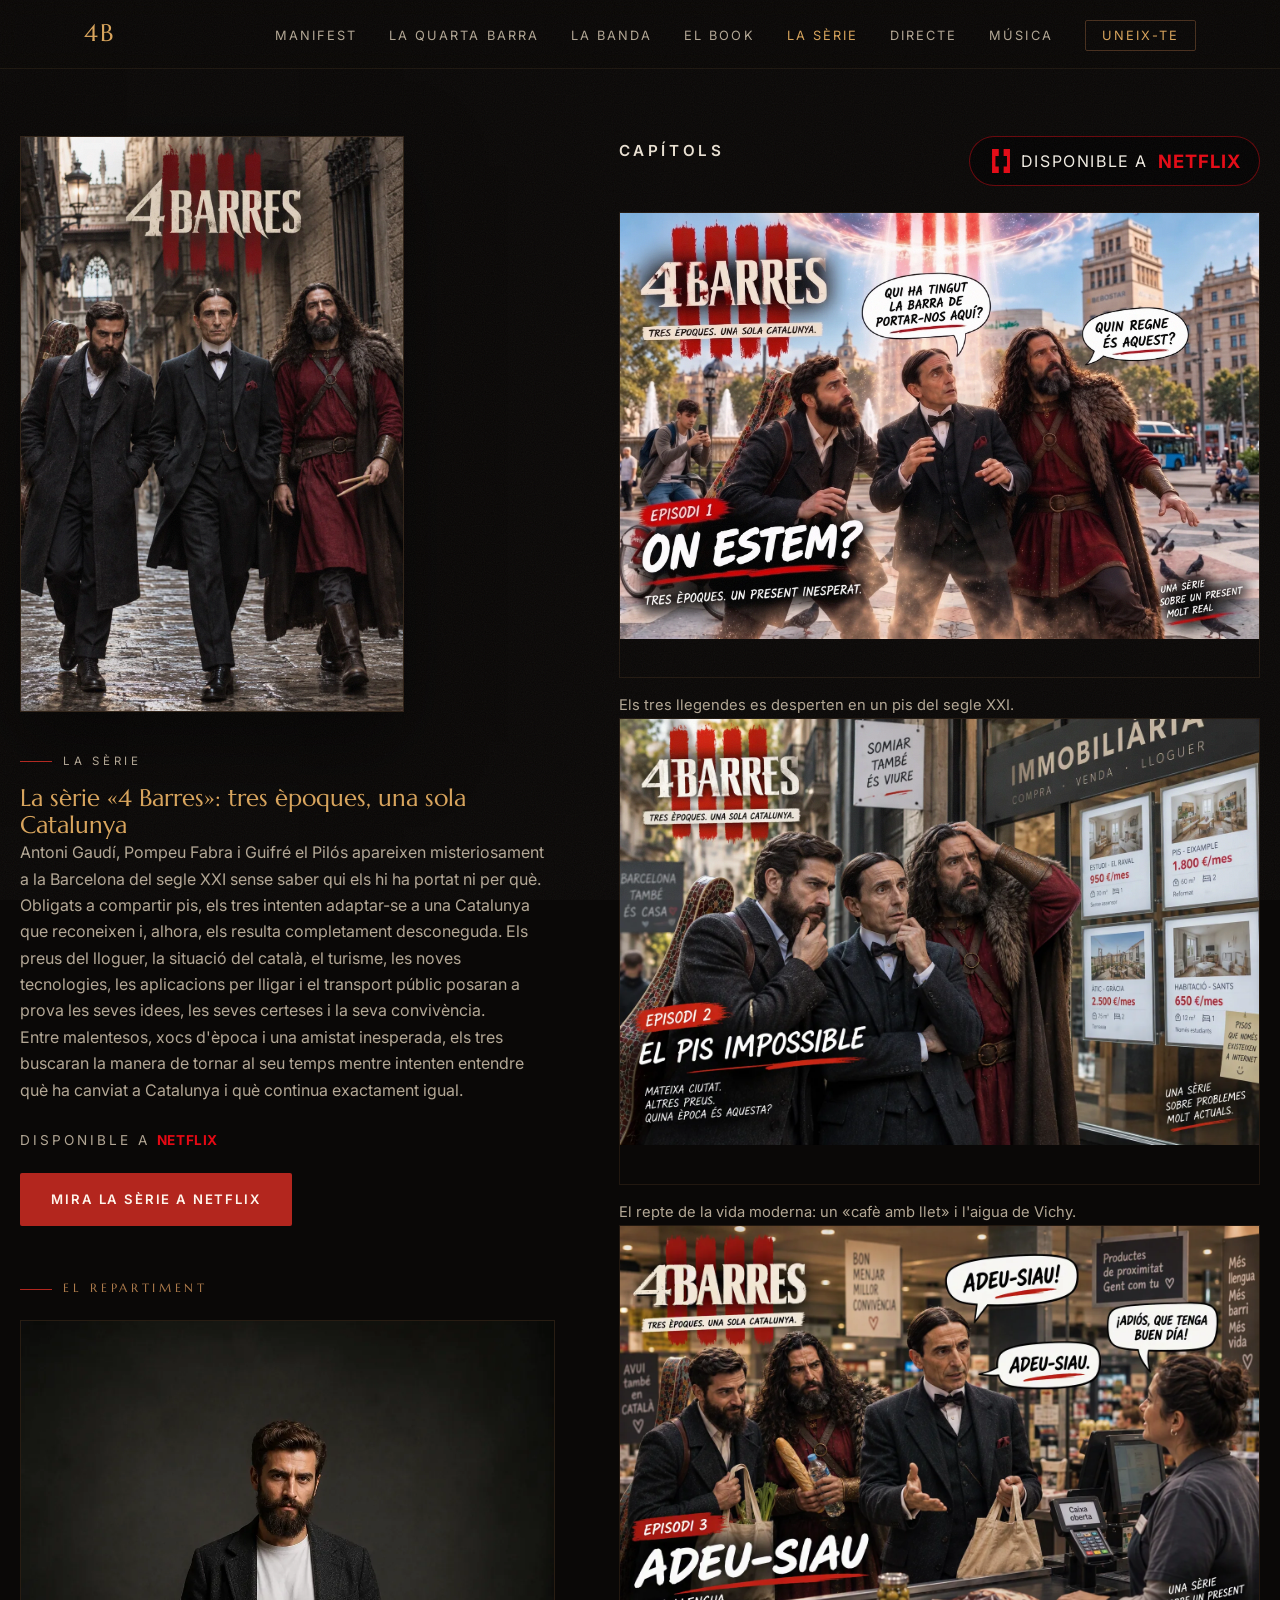
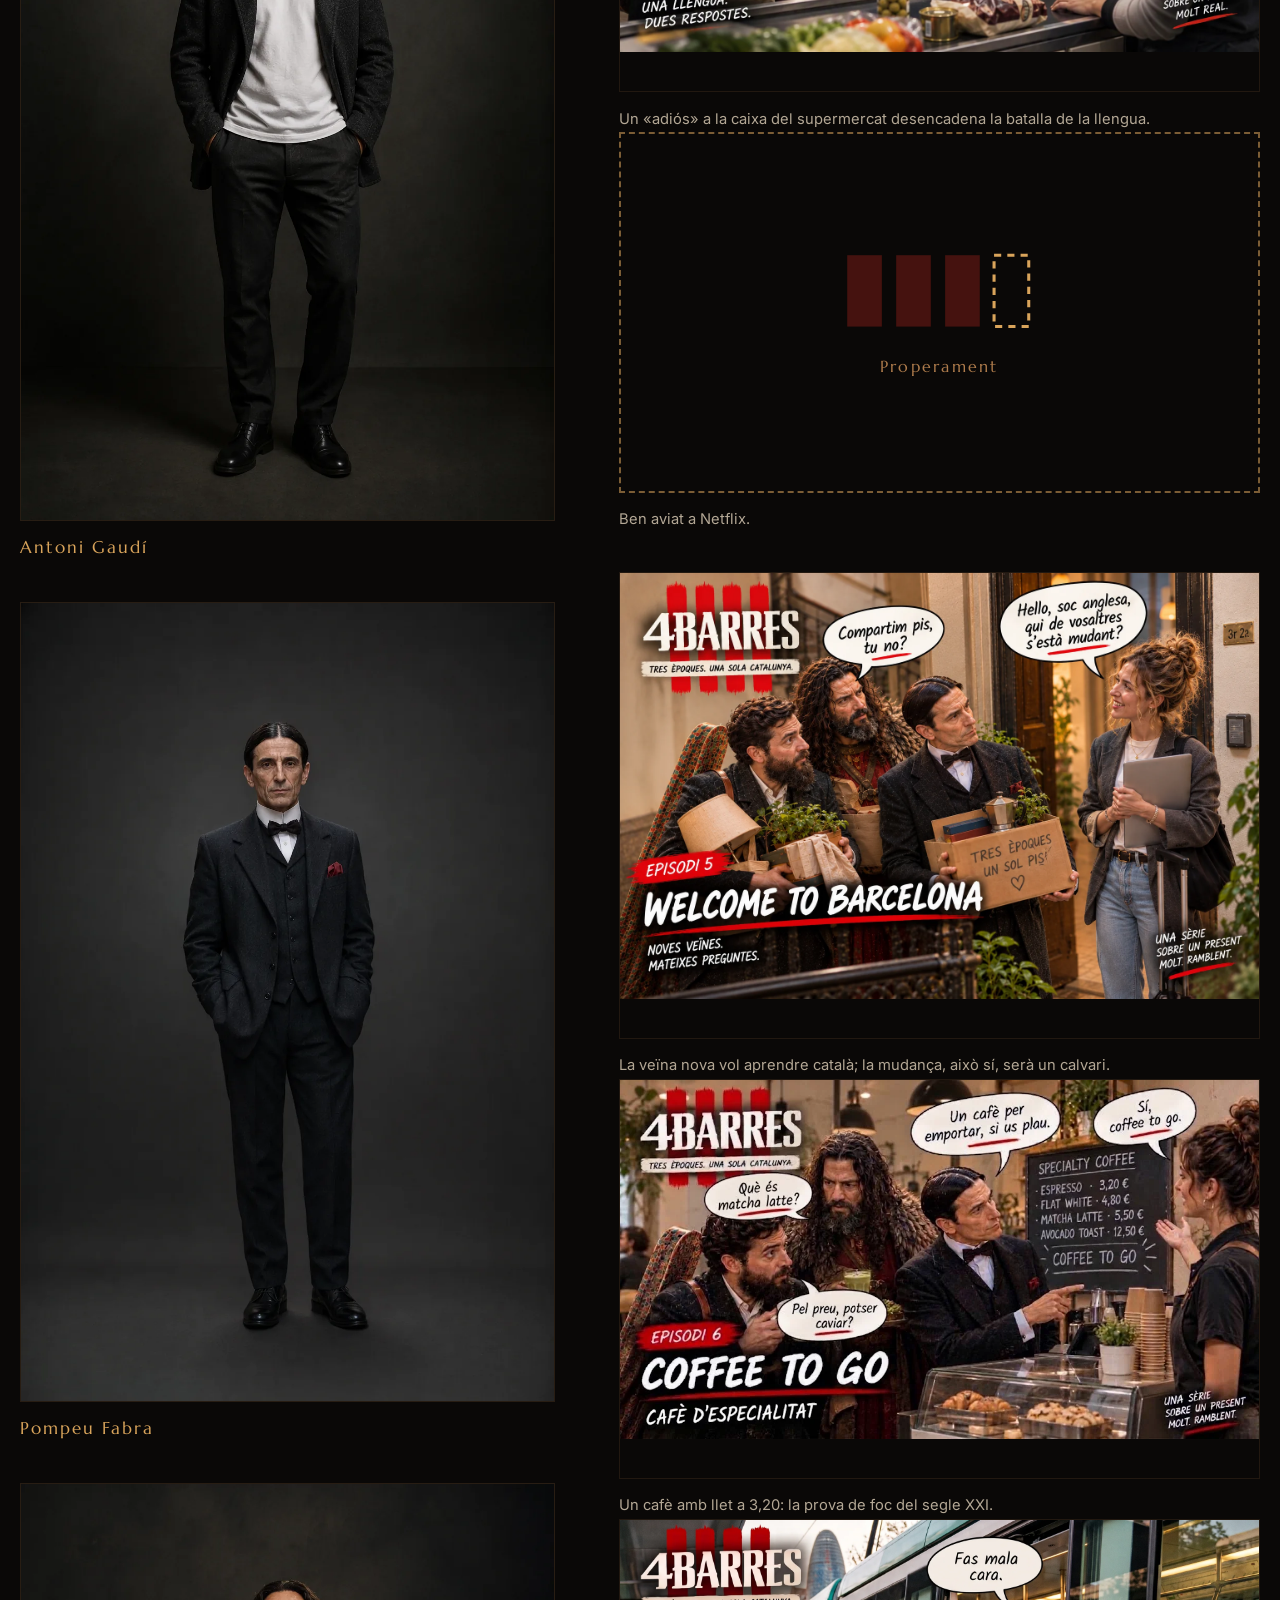
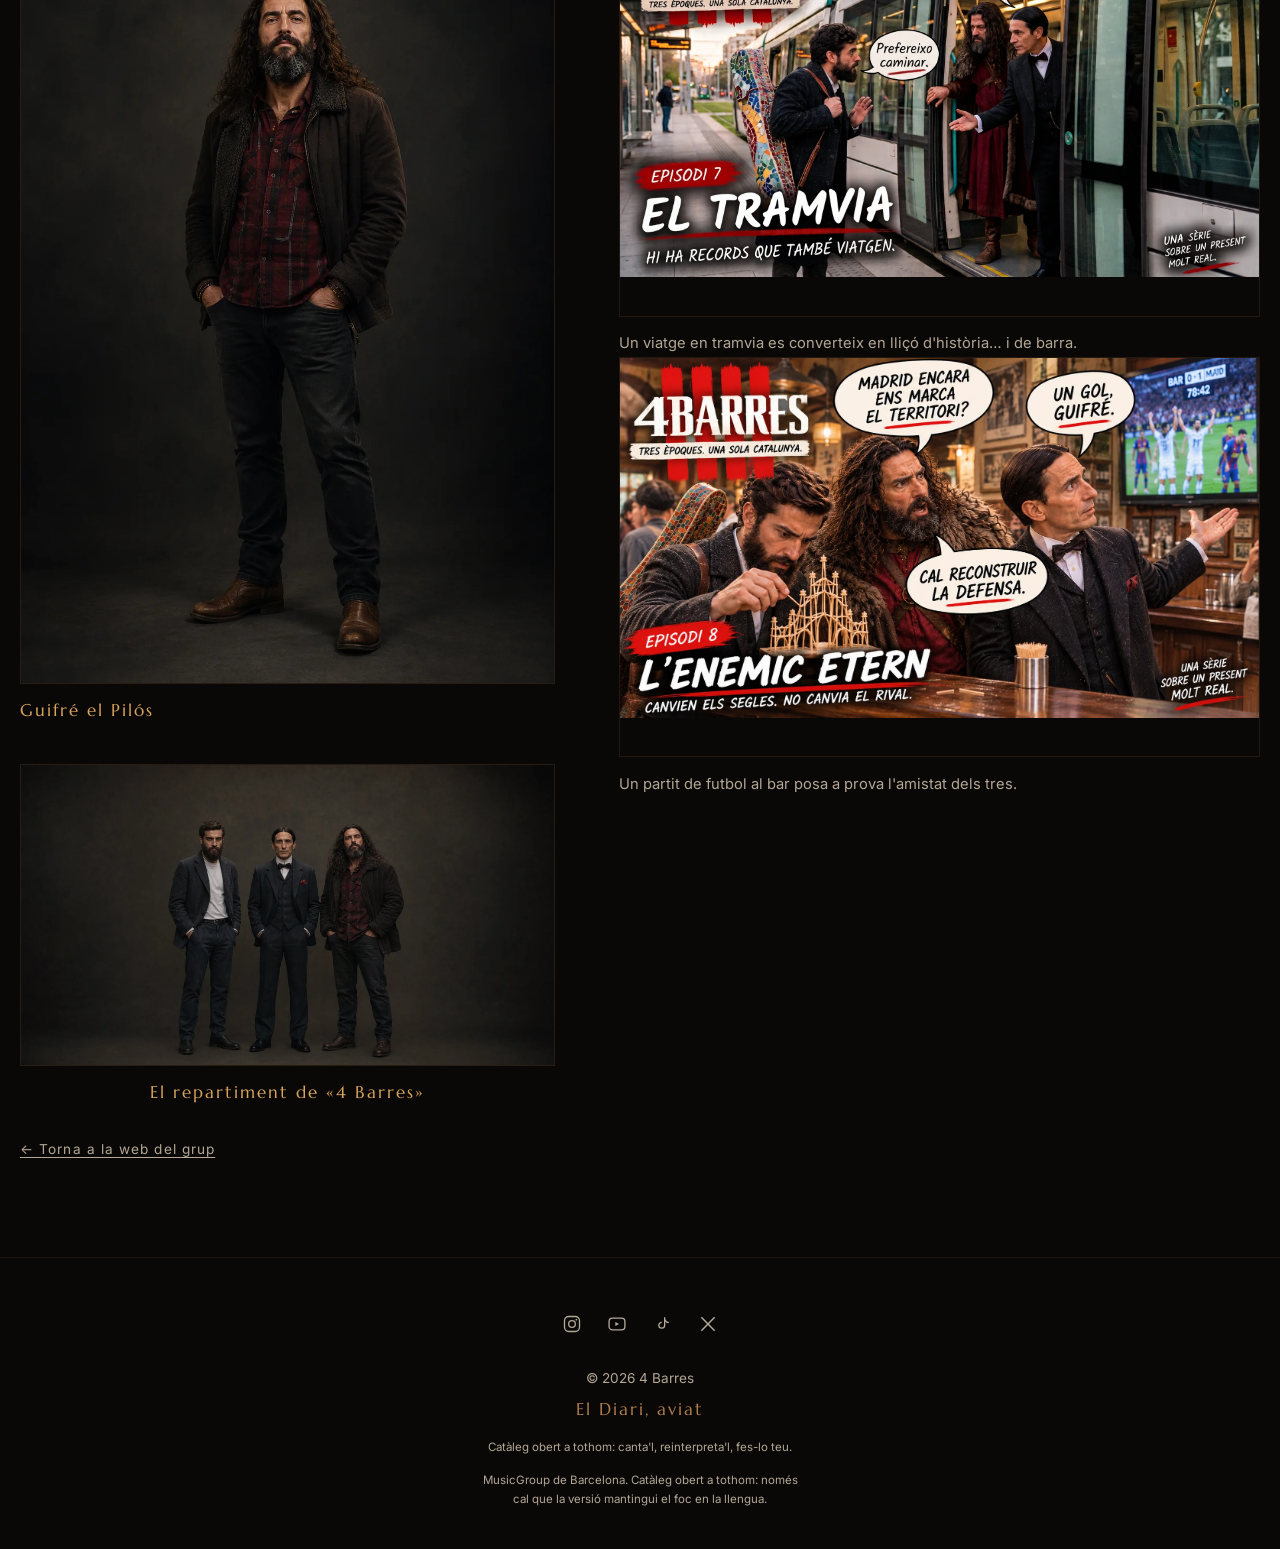
==== la-serie.html @ 709ac6e9 "Subpagina La Serie: sessio promocional del repartiment (3 retrats individuals + foto de grup generat" ====
<!DOCTYPE html>
<html lang="ca">
<head>
  <meta charset="UTF-8">
  <meta name="viewport" content="width=device-width, initial-scale=1.0">

  <!-- SEO principal -->
  <title>La sèrie «4 Barres» | Sitcom del grup de rock català a Netflix</title>
  <meta name="description" content="La sèrie «4 Barres»: la sitcom del grup de rock català. Gaudí, Fabra i Guifré comparteixen pis, llengua i ràbia a la Barcelona del segle XXI. Disponible a Netflix.">
  <meta name="robots" content="index, follow">
  <link rel="canonical" href="https://www.4barres.cat/la-serie.html">

  <!-- Open Graph -->
  <meta property="og:type" content="video.tv_show">
  <meta property="og:locale" content="ca_ES">
  <meta property="og:site_name" content="4 Barres">
  <meta property="og:title" content="La sèrie «4 Barres» | Sitcom a Netflix">
  <meta property="og:description" content="Tres llegendes, un pis del segle XXI i molta barra. La sitcom del grup de rock català, disponible a Netflix.">
  <meta property="og:url" content="https://www.4barres.cat/la-serie.html">
  <meta property="og:image" content="https://www.4barres.cat/img/4BARRES_serie_portada.png">
  <meta property="og:image:alt" content="Pòster de la sèrie «4 Barres»: els tres integrants del grup caminant pel carrer del barri Gòtic de Barcelona">

  <!-- Twitter Card -->
  <meta name="twitter:card" content="summary_large_image">
  <meta name="twitter:title" content="La sèrie «4 Barres» | Sitcom a Netflix">
  <meta name="twitter:description" content="Tres llegendes, un pis del segle XXI i molta barra. La sitcom del grup de rock català, disponible a Netflix.">
  <meta name="twitter:image" content="https://www.4barres.cat/img/4BARRES_serie_portada.png">

  <!-- Dades estructurades: sèrie de televisió -->
  <script type="application/ld+json">
  {
    "@context": "https://schema.org",
    "@type": "TVSeries",
    "name": "4 Barres",
    "description": "La sèrie «4 Barres»: la sitcom del grup de rock català. Gaudí, Fabra i Guifré comparteixen pis, llengua i ràbia a la Barcelona del segle XXI. Disponible a Netflix.",
    "inLanguage": "ca",
    "genre": ["Comèdia", "Sitcom"],
    "numberOfSeasons": 1,
    "numberOfEpisodes": 8,
    "image": "https://www.4barres.cat/img/4BARRES_serie_portada.png",
    "url": "https://www.4barres.cat/la-serie.html",
    "actor": [
      { "@type": "Person", "name": "Antoni Gaudí" },
      { "@type": "Person", "name": "Pompeu Fabra" },
      { "@type": "Person", "name": "Guifré el Pilós" }
    ]
  }
  </script>

  <!-- Tipografies: Marcellus (serif modernista) i Inter (sans geomètrica) -->
  <link rel="preconnect" href="https://fonts.googleapis.com">
  <link rel="preconnect" href="https://fonts.gstatic.com" crossorigin>
  <link href="https://fonts.googleapis.com/css2?family=Marcellus&family=Inter:wght@400;500;600&display=swap" rel="stylesheet">

  <link rel="stylesheet" href="style.css">
</head>
<body class="subpagina">

  <!-- Grana global: overlay subtil de textura via CSS -->
  <div class="grana" aria-hidden="true"></div>

  <!-- Navegació adhesiva -->
  <header class="capcalera">
    <nav class="nav" aria-label="Navegació principal">
      <a class="nav__logo" href="index.html" aria-label="4 Barres — tornar a l'inici">4B</a>
      <button class="nav__hamburguesa" id="hamburguesa" aria-expanded="false" aria-controls="menu" aria-label="Obrir el menú">
        <span></span><span></span><span></span>
      </button>
      <ul class="nav__llista" id="menu">
        <li><a href="index.html#manifest">Manifest</a></li>
        <li><a href="index.html#la-quarta-barra">La quarta barra</a></li>
        <li><a href="index.html#la-banda">La Banda</a></li>
        <li><a href="index.html#el-book">El Book</a></li>
        <li><a href="la-serie.html" aria-current="page">La sèrie</a></li>
        <li><a href="index.html#directe">Directe</a></li>
        <li><a href="index.html#musica">Música</a></li>
        <li><a class="nav__cta" href="index.html#uneix-te">Uneix-te</a></li>
      </ul>
    </nav>
  </header>

  <main>
    <article class="serie-p">

      <!-- Presentació: pòster + text (a l'esquerra a pantalla ampla) -->
      <div class="serie-p__presentacio revelar">
        <figure class="serie-p__portada">
          <picture>
            <source srcset="img/4BARRES_serie_portada.webp" type="image/webp">
            <img src="img/4BARRES_serie_portada.png"
                 alt="Pòster de la sèrie «4 Barres»: els tres integrants del grup caminant pel carrer del barri Gòtic de Barcelona"
                 loading="lazy" width="1024" height="1536">
          </picture>
        </figure>
        <div class="serie-p__text">
          <p class="etiqueta">La sèrie</p>
          <h1>La sèrie «4 Barres»: tres èpoques, una sola Catalunya</h1>
          <p>Antoni Gaudí, Pompeu Fabra i Guifré el Pilós apareixen misteriosament a la Barcelona del segle XXI sense saber qui els hi ha portat ni per què.</p>
          <p>Obligats a compartir pis, els tres intenten adaptar-se a una Catalunya que reconeixen i, alhora, els resulta completament desconeguda. Els preus del lloguer, la situació del català, el turisme, les noves tecnologies, les aplicacions per lligar i el transport públic posaran a prova les seves idees, les seves certeses i la seva convivència.</p>
          <p>Entre malentesos, xocs d'època i una amistat inesperada, els tres buscaran la manera de tornar al seu temps mentre intenten entendre què ha canviat a Catalunya i què continua exactament igual.</p>
          <p class="serie__disponible">Disponible a <span class="serie__netflix">Netflix</span></p>
          <!-- Enllaç placeholder: substitueix pel de la fitxa real de la sèrie a Netflix -->
          <a class="btn btn--vermell" href="#">Mira la sèrie a Netflix</a>

          <!-- Sessió promocional del repartiment: entren una sota l'altra,
               primer els tres retrats individuals i finalment la foto de grup -->
          <section class="serie-p__repartiment" aria-label="Sessió promocional del repartiment">
            <h2 class="etiqueta">El repartiment</h2>
            <ul class="repartiment__llista">
              <li class="repartiment__actor revelar">
                <figure>
                  <picture>
                    <source srcset="img/4BARRES_serie_repartiment_a.webp" type="image/webp">
                    <img src="img/4BARRES_serie_repartiment_a.png"
                         alt="Retrat promocional del repartiment: el jove barbut amb americana fosca i samarreta blanca, de cos sencer davant d'un fons carbó"
                         loading="lazy" width="1024" height="1536">
                  </picture>
                  <figcaption>Antoni Gaudí</figcaption>
                </figure>
              </li>
              <li class="repartiment__actor revelar">
                <figure>
                  <picture>
                    <source srcset="img/4BARRES_serie_repartiment_b.webp" type="image/webp">
                    <img src="img/4BARRES_serie_repartiment_b.png"
                         alt="Retrat promocional del repartiment: l'home elegant amb vestit negre de tres peces, camisa blanca, corbata de llacet i mocador vermell, de cos sencer davant d'un fons carbó"
                         loading="lazy" width="1024" height="1536">
                  </picture>
                  <figcaption>Pompeu Fabra</figcaption>
                </figure>
              </li>
              <li class="repartiment__actor revelar">
                <figure>
                  <picture>
                    <source srcset="img/4BARRES_serie_repartiment_c.webp" type="image/webp">
                    <img src="img/4BARRES_serie_repartiment_c.png"
                         alt="Retrat promocional del repartiment: l'home robust amb cabells llargs i barba amb fils grisos, camisa de quadres vermella i jaqueta fosca, de cos sencer davant d'un fons carbó"
                         loading="lazy" width="1024" height="1536">
                  </picture>
                  <figcaption>Guifré el Pilós</figcaption>
                </figure>
              </li>
              <li class="repartiment__actor repartiment__actor--grup revelar">
                <figure>
                  <picture>
                    <source srcset="img/4BARRES_serie_repartiment_grup.webp" type="image/webp">
                    <img src="img/4BARRES_serie_repartiment_grup.png"
                         alt="Fotografia promocional oficial del repartiment de «4 Barres»: els tres protagonistes junts, de cos sencer, davant d'un fons carbó"
                         loading="lazy" width="2048" height="1152">
                  </picture>
                  <figcaption>El repartiment de «4 Barres»</figcaption>
                </figure>
              </li>
            </ul>
          </section>

          <p class="serie-p__torna"><a href="index.html">← Torna a la web del grup</a></p>
        </div>
      </div>

      <!-- Llista de capítols (a la dreta a pantalla ampla) -->
      <div class="serie-p__capitols revelar">
        <div class="serie__fila-cap">
          <h2 class="serie__fila-titol">Capítols</h2>
          <p class="serie__badge-netflix">
            <svg class="serie__netflix-n" viewBox="0 0 24 24" width="16" height="16" aria-hidden="true" focusable="false"><path fill="#E50914" d="M11.777 0v6.995h-3.326v10.51h3.326V24H5.042V0h6.735zM22.958 24h-6.327v-6.495h3.326V6.999h-3.326V0h6.327v24z"/></svg>
            Disponible a <span class="serie__netflix">Netflix</span>
          </p>
        </div>

        <ol class="serie-p__llista">
          <li class="serie-p__cap">
            <a class="capitol__amplia serie-p__foto" href="img/4BARRES_serie_ep1.png"
               data-titol="Episodi 1 — On estem?"
               aria-label="Ampliar la miniatura de l'episodi 1, «On estem?»">
              <picture>
                <source srcset="img/4BARRES_serie_ep1.webp" type="image/webp">
                <img src="img/4BARRES_serie_ep1.png"
                     alt="Fotograma del capítol 1 de la sèrie «4 Barres», «On estem?»: els tres protagonistes desconcertats a la plaça de Catalunya davant d'un portal misteriós"
                     loading="lazy" width="1920" height="1279">
              </picture>
            </a>
            <h3 class="sr-only">Capítol 1 — «On estem?»</h3>
            <p class="serie-p__cap-desc">Els tres llegendes es desperten en un pis del segle XXI.</p>
          </li>

          <li class="serie-p__cap">
            <a class="capitol__amplia serie-p__foto" href="img/4BARRES_serie_ep2.png"
               data-titol="Episodi 2 — El pis impossible"
               aria-label="Ampliar la miniatura de l'episodi 2, «El pis impossible»">
              <picture>
                <source srcset="img/4BARRES_serie_ep2.webp" type="image/webp">
                <img src="img/4BARRES_serie_ep2.png"
                     alt="Fotograma del capítol 2 de la sèrie «4 Barres», «El pis impossible»: els tres protagonistes davant el mural d'una immobiliària de Barcelona"
                     loading="lazy" width="1536" height="1024">
              </picture>
            </a>
            <h3 class="sr-only">Capítol 2 — «El pis impossible»</h3>
            <p class="serie-p__cap-desc">El repte de la vida moderna: un «cafè amb llet» i l'aigua de Vichy.</p>
          </li>

          <li class="serie-p__cap">
            <a class="capitol__amplia serie-p__foto" href="img/4BARRES_serie_ep3.png"
               data-titol="Episodi 3 — Adeu-siau"
               aria-label="Ampliar la miniatura de l'episodi 3, «Adeu-siau»">
              <picture>
                <source srcset="img/4BARRES_serie_ep3.webp" type="image/webp">
                <img src="img/4BARRES_serie_ep3.png"
                     alt="Fotograma del capítol 3 de la sèrie «4 Barres», «Adeu-siau»: en Pompeu Fabra a la caixa d'un supermercat"
                     loading="lazy" width="1536" height="1024">
              </picture>
            </a>
            <h3 class="sr-only">Capítol 3 — «Adeu-siau»</h3>
            <p class="serie-p__cap-desc">Un «adiós» a la caixa del supermercat desencadena la batalla de la llengua.</p>
          </li>

          <li class="serie-p__cap">
            <div class="serie-p__foto serie-p__foto--pendent" role="img" aria-label="Capítol 4 de la sèrie «4 Barres», properament a Netflix">
              <svg viewBox="0 0 200 90" aria-hidden="true" focusable="false">
                <rect x="10"  y="10" width="34" height="70"/>
                <rect x="58"  y="10" width="34" height="70"/>
                <rect x="106" y="10" width="34" height="70"/>
                <rect x="154" y="10" width="34" height="70" class="serie-p__barra-pendent"/>
              </svg>
              <p>Properament</p>
            </div>
            <h3 class="sr-only">Capítol 4 — «Properament»</h3>
            <p class="serie-p__cap-desc">Ben aviat a Netflix.</p>
          </li>

          <li class="serie-p__cap">
            <a class="capitol__amplia serie-p__foto" href="img/4BARRES_serie_ep5.png"
               data-titol="Episodi 5 — Welcome to Barcelona"
               aria-label="Ampliar la miniatura de l'episodi 5, «Welcome to Barcelona»">
              <picture>
                <source srcset="img/4BARRES_serie_ep5.webp" type="image/webp">
                <img src="img/4BARRES_serie_ep5.png"
                     alt="Fotograma del capítol 5 de la sèrie «4 Barres», «Welcome to Barcelona»: els tres protagonistes, amb caixes de la mudança, saludant la veïna nova"
                     loading="lazy" width="1536" height="1024">
              </picture>
            </a>
            <h3 class="sr-only">Capítol 5 — «Welcome to Barcelona»</h3>
            <p class="serie-p__cap-desc">La veïna nova vol aprendre català; la mudança, això sí, serà un calvari.</p>
          </li>

          <li class="serie-p__cap">
            <a class="capitol__amplia serie-p__foto" href="img/4BARRES_serie_ep6.png"
               data-titol="Episodi 6 — Coffee to go"
               aria-label="Ampliar la miniatura de l'episodi 6, «Coffee to go»">
              <picture>
                <source srcset="img/4BARRES_serie_ep6.webp" type="image/webp">
                <img src="img/4BARRES_serie_ep6.png"
                     alt="Fotograma del capítol 6 de la sèrie «4 Barres», «Coffee to go»: els tres protagonistes demanant en un cafè d'especialitat de Barcelona"
                     loading="lazy" width="1024" height="576">
              </picture>
            </a>
            <h3 class="sr-only">Capítol 6 — «Coffee to go»</h3>
            <p class="serie-p__cap-desc">Un cafè amb llet a 3,20: la prova de foc del segle XXI.</p>
          </li>

          <li class="serie-p__cap">
            <a class="capitol__amplia serie-p__foto" href="img/4BARRES_serie_ep7.png"
               data-titol="Episodi 7 — El tramvia"
               aria-label="Ampliar la miniatura de l'episodi 7, «El tramvia»">
              <picture>
                <source srcset="img/4BARRES_serie_ep7.webp" type="image/webp">
                <img src="img/4BARRES_serie_ep7.png"
                     alt="Fotograma del capítol 7 de la sèrie «4 Barres», «El tramvia»: els tres protagonistes a les portes d'un tramvia de Barcelona"
                     loading="lazy" width="1920" height="1072">
              </picture>
            </a>
            <h3 class="sr-only">Capítol 7 — «El tramvia»</h3>
            <p class="serie-p__cap-desc">Un viatge en tramvia es converteix en lliçó d'història… i de barra.</p>
          </li>

          <li class="serie-p__cap">
            <a class="capitol__amplia serie-p__foto" href="img/4BARRES_serie_ep8.png"
               data-titol="Episodi 8 — L'enemic etern"
               aria-label="Ampliar la miniatura de l'episodi 8, «L'enemic etern»">
              <picture>
                <source srcset="img/4BARRES_serie_ep8.webp" type="image/webp">
                <img src="img/4BARRES_serie_ep8.png"
                     alt="Fotograma del capítol 8 de la sèrie «4 Barres», «L'enemic etern»: els tres protagonistes al bar mirant un partit de futbol"
                     loading="lazy" width="1672" height="941">
              </picture>
            </a>
            <h3 class="sr-only">Capítol 8 — «L'enemic etern»</h3>
            <p class="serie-p__cap-desc">Un partit de futbol al bar posa a prova l'amistat dels tres.</p>
          </li>
        </ol>
      </div>

      <!-- Visor de miniatures: clic a un thumbnail per veure'l gairebé a
           pantalla completa (tancar amb la creu, el fons o la tecla Escape) -->
      <div class="llum" id="llum" role="dialog" aria-modal="true" aria-labelledby="llumTitol" hidden>
        <div class="llum__fons" data-tanca></div>
        <figure class="llum__quadre">
          <img id="llumImg" src="" alt="">
          <figcaption class="llum__peu">
            <p class="llum__ep" id="llumTitol"></p>
            <!-- Enllaç placeholder: substitueix pel de l'episodi real a Netflix -->
            <a class="btn btn--vermell btn--petit" href="#" id="llumNetflix">Mira'l a Netflix</a>
          </figcaption>
        </figure>
        <button class="llum__tanca" id="llumTanca" type="button" aria-label="Tancar el visor">
          <svg viewBox="0 0 24 24" width="22" height="22" aria-hidden="true" focusable="false"><path d="M6 6l12 12M18 6L6 18" fill="none" stroke="currentColor" stroke-width="2.2" stroke-linecap="round"/></svg>
        </button>
        <button class="llum__nav llum__nav--prev" id="llumPrev" type="button" aria-label="Miniatura anterior">
          <svg viewBox="0 0 24 24" width="26" height="26" aria-hidden="true" focusable="false"><path d="M15 5l-7 7 7 7" fill="none" stroke="currentColor" stroke-width="2.4" stroke-linecap="round" stroke-linejoin="round"/></svg>
        </button>
        <button class="llum__nav llum__nav--next" id="llumNext" type="button" aria-label="Miniatura següent">
          <svg viewBox="0 0 24 24" width="26" height="26" aria-hidden="true" focusable="false"><path d="M9 5l7 7-7 7" fill="none" stroke="currentColor" stroke-width="2.4" stroke-linecap="round" stroke-linejoin="round"/></svg>
        </button>
      </div>
    </article>
  </main>

  <!-- PEU -->
  <footer class="peu">
    <ul class="peu__rrss" aria-label="Xarxes socials de 4 Barres">
      <li><a href="#" aria-label="Instagram de 4 Barres">
        <svg viewBox="0 0 24 24" width="20" height="20" fill="none" stroke="currentColor" stroke-width="1.6" aria-hidden="true"><rect x="3" y="3" width="18" height="18" rx="5"/><circle cx="12" cy="12" r="4"/><circle cx="17.2" cy="6.8" r="1" fill="currentColor" stroke="none"/></svg>
      </a></li>
      <li><a href="#" aria-label="YouTube de 4 Barres">
        <svg viewBox="0 0 24 24" width="20" height="20" fill="none" stroke="currentColor" stroke-width="1.6" aria-hidden="true"><rect x="2.5" y="5" width="19" height="14" rx="4"/><path d="M10 9.5v5l4.5-2.5z" fill="currentColor" stroke="none"/></svg>
      </a></li>
      <li><a href="#" aria-label="TikTok de 4 Barres">
        <svg viewBox="0 0 24 24" width="20" height="20" fill="none" stroke="currentColor" stroke-width="1.6" aria-hidden="true"><path d="M14 4v9.5a3.5 3.5 0 1 1-3.5-3.5"/><path d="M14 6.5c.8 2.3 2.6 3.7 5 3.9"/></svg>
      </a></li>
      <li><a href="#" aria-label="X de 4 Barres">
        <svg viewBox="0 0 24 24" width="20" height="20" fill="none" stroke="currentColor" stroke-width="1.8" aria-hidden="true"><path d="M4 4l16 16M20 4L4 20"/></svg>
      </a></li>
    </ul>
    <p class="peu__copy">© 2026 4 Barres</p>
    <p class="peu__diari">El Diari, aviat</p>
    <p class="peu__nota">Catàleg obert a tothom: canta'l, reinterpreta'l, fes-lo teu.</p>
    <p class="peu__nota">MusicGroup de Barcelona. Catàleg obert a tothom: només cal que la versió mantingui el foc en la llengua.</p>
  </footer>

  <script src="script.js" defer></script>
</body>
</html>
---- style.css ----
/* ============================================================
   4 BARRES — Web oficial del grup de rock català
   Paleta extreta del book fotogràfic (fosc, èpic, editorial 35mm):
   carbó #0A0807, umba #241A12, cuir #472E1C, ambre #AF7C4C,
   or vell #D9A45B. Vermell de conversió de marca: #B3261E.
   ============================================================ */

:root {
  --negre: #0a0807;
  --carbo: #14100c;
  --umba: #241a12;
  --cuir: #472e1c;
  --ambre: #af7c4c;
  --or: #d9a45b;
  --or-clar: #e9c896;
  --ivori: #eae1d3;
  --ivori-mut: #b3a795;
  --vermell: #b3261e;
  --vermell-fosc: #8c1d16;
  --serif: "Marcellus", Georgia, serif;
  --sans: "Inter", system-ui, -apple-system, sans-serif;
  --transicio: 0.35s cubic-bezier(0.22, 0.8, 0.35, 1);
}

/* ---------- Base ---------- */
*,
*::before,
*::after {
  box-sizing: border-box;
  margin: 0;
  padding: 0;
}

html {
  scroll-behavior: smooth;
  scroll-padding-top: 4.5rem;
}

body {
  background-color: var(--negre);
  color: var(--ivori);
  font-family: var(--sans);
  font-size: 1rem;
  line-height: 1.65;
  -webkit-font-smoothing: antialiased;
  overflow-x: hidden;
}

img {
  display: block;
  width: 100%;
  height: 100%;
  object-fit: cover;
}

h1, h2, h3 {
  font-family: var(--serif);
  font-weight: 400;
  line-height: 1.12;
  color: var(--or);
}

h2 {
  font-size: clamp(1.75rem, 4.5vw, 2.75rem);
  margin-bottom: 1.25rem;
  max-width: 22ch;
}

a {
  color: inherit;
  text-decoration: none;
}

/* Focus visible: anell daurat, accessible i dins la paleta */
:focus-visible {
  outline: 2px solid var(--or);
  outline-offset: 3px;
  border-radius: 2px;
}

.sr-only {
  position: absolute;
  width: 1px;
  height: 1px;
  overflow: hidden;
  clip: rect(0 0 0 0);
  white-space: nowrap;
}

/* ---------- Grana global (overlay subtil de textura) ---------- */
.grana {
  position: fixed;
  inset: 0;
  z-index: 100;
  pointer-events: none;
  opacity: 0.055;
  background-image: url("data:image/svg+xml,%3Csvg xmlns='http://www.w3.org/2000/svg' width='240' height='240'%3E%3Cfilter id='n'%3E%3CfeTurbulence type='fractalNoise' baseFrequency='0.9' numOctaves='2' stitchTiles='stitch'/%3E%3C/filter%3E%3Crect width='240' height='240' filter='url(%23n)'/%3E%3C/svg%3E");
}

/* ---------- Etiquetes de secció ---------- */
.etiqueta {
  font-size: 0.72rem;
  letter-spacing: 0.32em;
  text-transform: uppercase;
  color: var(--ambre);
  margin-bottom: 0.9rem;
}

.etiqueta::before {
  content: "";
  display: inline-block;
  width: 2rem;
  height: 1px;
  background: var(--vermell);
  vertical-align: middle;
  margin-right: 0.7rem;
}

/* ---------- Botons: l'únic element sempre vermell ---------- */
.btn {
  display: inline-flex;
  align-items: center;
  justify-content: center;
  gap: 0.5rem;
  padding: 0.9rem 1.9rem;
  font-family: var(--sans);
  font-size: 0.82rem;
  font-weight: 600;
  letter-spacing: 0.14em;
  text-transform: uppercase;
  border: 1px solid transparent;
  border-radius: 2px;
  cursor: pointer;
  transition: background-color var(--transicio), transform var(--transicio), box-shadow var(--transicio);
}

.btn--vermell {
  background-color: var(--vermell);
  color: #fff5ec;
}

.btn--vermell:hover {
  background-color: var(--vermell-fosc);
  transform: translateY(-2px);
  box-shadow: 0 10px 28px rgba(179, 38, 30, 0.32);
}

.btn--petit {
  padding: 0.6rem 1.2rem;
  font-size: 0.72rem;
}

.btn--fantasma {
  background-color: transparent;
  color: var(--ivori);
  border-color: var(--cuir);
}

.btn--fantasma:hover {
  border-color: var(--ambre);
  color: var(--or-clar);
  transform: translateY(-2px);
}

/* ---------- Capçalera adhesiva ---------- */
.capcalera {
  position: fixed;
  top: 0;
  left: 0;
  right: 0;
  z-index: 50;
  background: rgba(10, 8, 7, 0.55);
  backdrop-filter: blur(10px);
  -webkit-backdrop-filter: blur(10px);
  border-bottom: 1px solid rgba(175, 124, 76, 0.12);
  transition: background-color var(--transicio);
}

.capcalera--fosca {
  background: rgba(10, 8, 7, 0.92);
}

.nav {
  max-width: 72rem;
  margin: 0 auto;
  padding: 0.9rem 1.25rem;
  display: flex;
  align-items: center;
  justify-content: space-between;
}

.nav__logo {
  font-family: var(--serif);
  font-size: 1.5rem;
  color: var(--or);
  letter-spacing: 0.08em;
}

.nav__llista {
  list-style: none;
  display: flex;
  align-items: center;
  gap: 2rem;
}

.nav__llista a {
  font-size: 0.8rem;
  letter-spacing: 0.16em;
  text-transform: uppercase;
  color: var(--ivori-mut);
  transition: color var(--transicio);
}

.nav__llista a:hover {
  color: var(--or-clar);
}

.nav__cta {
  color: var(--or) !important;
  border: 1px solid var(--cuir);
  padding: 0.45rem 1rem;
  border-radius: 2px;
}

.nav__cta:hover {
  border-color: var(--vermell);
}

/* Hamburguesa (visible només en mòbil) */
.nav__hamburguesa {
  display: none;
  flex-direction: column;
  gap: 5px;
  background: none;
  border: none;
  padding: 0.4rem;
  cursor: pointer;
}

.nav__hamburguesa span {
  display: block;
  width: 24px;
  height: 2px;
  background: var(--or);
  transition: transform var(--transicio), opacity var(--transicio);
}

.nav__hamburguesa[aria-expanded="true"] span:nth-child(1) {
  transform: translateY(7px) rotate(45deg);
}

.nav__hamburguesa[aria-expanded="true"] span:nth-child(2) {
  opacity: 0;
}

.nav__hamburguesa[aria-expanded="true"] span:nth-child(3) {
  transform: translateY(-7px) rotate(-45deg);
}

/* ---------- Hero ---------- */
.hero {
  position: relative;
  min-height: 100svh;
  display: flex;
  align-items: center;
  justify-content: center;
  text-align: center;
  overflow: hidden;
}

.hero__fons {
  position: absolute;
  /* Anclat a dalt: el marge extra va sota, per al parallax,
     així les cares del grup mai queden fora de l'encuadre */
  inset: 0 0 -14% 0;
  z-index: 0;
  will-change: transform;
}

.hero__fons img {
  /* Lleuger biaix cap a dalt per conservar aire sobre les cares */
  object-position: center 12%;
}

.hero__vel {
  position: absolute;
  inset: 0;
  z-index: 1;
  /* Vel fosc per garantir contrast AA del text damunt la foto */
  background-color: rgba(10, 8, 7, 0.55);
}

.hero__contingut {
  position: relative;
  z-index: 2;
  padding: 6rem 1.25rem 4rem;
  max-width: 46rem;
}

/* Quatre barres pintant-se amb traç SVG */
.hero__barres {
  width: min(180px, 40vw);
  height: auto;
  margin-bottom: 1.6rem;
}

.hero__barres .barra {
  fill: rgba(179, 38, 30, 0);
  stroke: var(--vermell);
  stroke-width: 2.5;
  stroke-dasharray: 1;
  stroke-dashoffset: 1;
  animation: pintar 0.9s cubic-bezier(0.6, 0, 0.3, 1) forwards,
             omplir 0.6s ease forwards;
}

.hero__barres .barra:nth-child(1) { animation-delay: 0.2s, 0.9s; }
.hero__barres .barra:nth-child(2) { animation-delay: 0.45s, 1.15s; }
.hero__barres .barra:nth-child(3) { animation-delay: 0.7s, 1.4s; }
.hero__barres .barra:nth-child(4) { animation-delay: 0.95s, 1.65s; }

@keyframes pintar {
  to { stroke-dashoffset: 0; }
}

@keyframes omplir {
  to { fill: rgba(179, 38, 30, 0.85); }
}

.hero__titol {
  font-size: clamp(3.2rem, 12vw, 7rem);
  letter-spacing: 0.06em;
  color: var(--or);
  text-shadow: 0 4px 40px rgba(0, 0, 0, 0.6);
  opacity: 0;
  transform: translateY(24px);
  animation: apareixer 1s cubic-bezier(0.22, 0.8, 0.35, 1) 1.7s forwards;
}

.hero__subtitol {
  display: block;
  font-family: var(--sans);
  font-size: clamp(0.85rem, 2.2vw, 1.05rem);
  letter-spacing: 0.42em;
  text-transform: uppercase;
  color: var(--or-clar);
  margin-top: 0.9rem;
}

.hero__tagline {
  font-family: var(--serif);
  font-size: clamp(1.15rem, 3vw, 1.6rem);
  color: var(--ivori);
  margin: 1.4rem 0 2.2rem;
  opacity: 0;
  animation: apareixer 1s ease 2.2s forwards;
}

.hero .btn {
  opacity: 0;
  animation: apareixer 1s ease 2.5s forwards;
}

@keyframes apareixer {
  to { opacity: 1; transform: translateY(0); }
}

.hero__fletxa {
  position: absolute;
  bottom: 2rem;
  left: 50%;
  transform: translateX(-50%);
  z-index: 2;
  color: var(--ambre);
  animation: rebot 2.4s ease-in-out infinite;
}

@keyframes rebot {
  0%, 100% { transform: translate(-50%, 0); }
  50% { transform: translate(-50%, 10px); }
}

/* ---------- Hero en mòbil: el grup sencer sempre visible ----------
   En pantalla vertical la foto panoràmica no pot fer cover sense
   retallar els integrants dels costats. Solució editorial: la imatge
   es mostra sencera a dalt (amplada completa, alçada natural) i el
   contingut (títol, tagline, CTA) va a sota sobre el fons fosc. */
@media (max-width: 51.99rem) {
  /* La capçalera deixa de tapar la foto: ocupa el seu lloc en el flux
     i s'enganxa a dalt només en fer scroll (mateix comportament però
     sense cobrir els caps del grup). Sense backdrop-filter: si no,
     la capçalera es converteix en el bloc contenidor dels elements
     fixed i el panell del menú quedaria atrapat dins seu (68px) */
  .capcalera {
    position: sticky;
    backdrop-filter: none;
    -webkit-backdrop-filter: none;
  }

  .hero {
    min-height: 0;
    display: block;
  }

  .hero__fons {
    position: relative;
    inset: auto;
    height: auto;
    will-change: auto;
  }

  .hero__fons img {
    width: 100%;
    height: auto;
    object-fit: initial;
    object-position: initial;
    display: block;
    transform: none !important;
  }

  /* Sense vel: el text ja no va damunt de la foto */
  .hero__vel {
    display: none;
  }

  .hero__contingut {
    padding: 2.6rem 1.25rem 3.5rem;
    margin: 0 auto;
  }

  .hero__fletxa {
    position: static;
    transform: none;
    display: inline-block;
    margin-top: 1rem;
    animation: rebotMobil 2.4s ease-in-out infinite;
  }
}

@keyframes rebotMobil {
  0%, 100% { transform: translateY(0); }
  50% { transform: translateY(8px); }
}

/* Hero mòbil (≤768px): contenidor gairebé quadrat per veure el grup
   més gran; el recorteix queda definit per object-position */
@media (max-width: 48rem) {
  .hero__fons {
    aspect-ratio: 1 / 1;
  }

  .hero__fons img {
    height: 100%;
    object-fit: cover;
    object-position: 50% 40%;
  }
}

/* ---------- Seccions genèriques ---------- */
.seccio {
  padding: 5.5rem 1.25rem;
}

.seccio__cap {
  max-width: 72rem;
  margin: 0 auto 3rem;
}

/* Revelat en fer scroll (activat per JS amb IntersectionObserver) */
.revelar {
  opacity: 0;
  transform: translateY(32px);
  transition: opacity 0.8s cubic-bezier(0.22, 0.8, 0.35, 1), transform 0.8s cubic-bezier(0.22, 0.8, 0.35, 1);
}

.revelar.revelat {
  opacity: 1;
  transform: translateY(0);
}

/* ---------- Manifest (pantalla partida) ---------- */
/* La secció "Què és 4 Barres" comparteix aquesta mateixa estètica:
   pantalla partida, mateixa graella i mateixos ritmes */
.manifest,
.quarta {
  display: grid;
  grid-template-columns: 1fr;
  gap: 2.5rem;
  max-width: 72rem;
  margin: 0 auto;
  align-items: center;
}

.manifest__media {
  position: relative;
  aspect-ratio: 1;
  max-height: 34rem;
  overflow: hidden;
  border: 1px solid rgba(175, 124, 76, 0.18);
}

.manifest__media::after {
  content: "";
  position: absolute;
  inset: 0;
  box-shadow: inset 0 0 60px rgba(10, 8, 7, 0.5);
}

/* Bloc visual de "Què és 4 Barres": les quatre barres en traç,
   la quarta puntejada daurada per marcar que és del públic */
.quarta__media {
  position: relative;
  aspect-ratio: 1;
  max-height: 34rem;
  display: flex;
  align-items: center;
  justify-content: center;
  border: 1px solid rgba(175, 124, 76, 0.18);
  background-color: var(--carbo);
}

.quarta__media svg {
  width: min(70%, 22rem);
  height: auto;
}

.quarta__barra {
  fill: rgba(179, 38, 30, 0.55);
}

.quarta__barra--public {
  fill: transparent;
  stroke: var(--or);
  stroke-width: 2;
  stroke-dasharray: 6 5;
}

/* Destell daurat que recorre el contorn de la barra del públic:
   halo suau + nucli, animats amb dashoffset (cap filtre ni ombra).
   pathLength=1: la volta sencera del contorn dura 4 s, lineal, en bucle */
.quarta__barra--halo,
.quarta__barra--llum {
  fill: none;
  stroke: #d4a24c;
  stroke-linecap: round;
  pointer-events: none;
}

.quarta__barra--halo {
  stroke-width: 5;
  opacity: 0.2;
  stroke-dasharray: 0.1 0.9;
  animation: quartabarra-llum 4s linear infinite;
}

.quarta__barra--llum {
  stroke-width: 2.2;
  opacity: 0.85;
  stroke-dasharray: 0.08 0.92;
  animation: quartabarra-llum 4s linear infinite;
}

@keyframes quartabarra-llum {
  to { stroke-dashoffset: -1; }
}

.quarta__text p {
  color: var(--ivori-mut);
  margin-bottom: 1.2rem;
  max-width: 58ch;
}

.quarta__text .btn {
  margin-top: 0.8rem;
}

.manifest__linies {
  list-style: none;
  display: grid;
  gap: 1.4rem;
  margin-top: 1.5rem;
}

.manifest__linies p {
  font-family: var(--serif);
  font-size: clamp(1.1rem, 2.4vw, 1.4rem);
  color: var(--ivori);
  padding-left: 1.6rem;
  border-left: 2px solid var(--vermell);
}

/* CTA i signatura daurada del manifest (actualitzacio de contingut) */
.manifest__text .btn {
  margin-top: 1.8rem;
}

.manifest__firma {
  margin-top: 1.4rem;
  font-family: var(--serif);
  font-style: italic;
  font-size: 0.95rem;
  color: var(--or);
}

/* ---------- La Banda ---------- */
.banda {
  background-color: var(--carbo);
  border-top: 1px solid rgba(175, 124, 76, 0.1);
  border-bottom: 1px solid rgba(175, 124, 76, 0.1);
}

.banda__grid {
  max-width: 72rem;
  margin: 0 auto;
  display: grid;
  grid-template-columns: 1fr;
  gap: 2rem;
}

.targeta {
  /* Columna flex per ancorar el bloc DEFENSA a la base de la targeta:
     així totes les línies de DEFENSA queden anivellades en horitzontal */
  display: flex;
  flex-direction: column;
  height: 100%;
  background-color: var(--umba);
  border: 1px solid rgba(175, 124, 76, 0.14);
  padding: 1.1rem 1.1rem 1.8rem;
  transition: transform var(--transicio), box-shadow var(--transicio), border-color var(--transicio);
}

/* Elevació daurada en passar-hi el cursor */
.targeta:hover {
  transform: translateY(-10px);
  border-color: var(--ambre);
  box-shadow: 0 24px 50px rgba(217, 164, 91, 0.14), 0 6px 18px rgba(0, 0, 0, 0.45);
}

.targeta__foto {
  aspect-ratio: 3 / 4;
  overflow: hidden;
  margin-bottom: 1.4rem;
}

.targeta__foto img {
  transition: transform 0.8s cubic-bezier(0.22, 0.8, 0.35, 1);
}

.targeta:hover .targeta__foto img {
  transform: scale(1.045);
}

.targeta h3 {
  font-size: 1.6rem;
  margin-bottom: 0.2rem;
}

.targeta__instrument {
  font-size: 0.74rem;
  letter-spacing: 0.28em;
  text-transform: uppercase;
  color: var(--vermell);
  font-weight: 600;
  margin-bottom: 0.9rem;
}

.targeta__bio {
  font-size: 0.95rem;
  color: var(--ivori-mut);
  /* Espai mínim abans del bloc DEFENSA: en escriptori la separació
     real la marca el margin-top: auto d'aquest bloc */
  margin-bottom: 1rem;
}

/* Subtitol daurat i cursiu sota el titular de La Banda */
.banda__subtitol {
  font-family: var(--serif);
  font-style: italic;
  font-size: clamp(1.05rem, 2.2vw, 1.35rem);
  color: var(--or);
  margin-top: 0.8rem;
}

/* Linia DEFENSA: fet historic de cada integrant, en gris clar */
.targeta__defensa {
  margin-top: auto;
  padding-top: 0.9rem;
  border-top: 1px solid rgba(175, 124, 76, 0.14);
  font-size: 0.8rem;
  line-height: 1.55;
  color: var(--ivori-mut);
}

.targeta__defensa-label {
  display: block;
  font-size: 0.68rem;
  letter-spacing: 0.28em;
  text-transform: uppercase;
  color: var(--vermell);
  font-weight: 600;
  margin-bottom: 0.4rem;
}

/* Quarta targeta: espai reservat al públic, sense foto.
   Fons fosc i vora daurada discontinua, amb la quarta barra puntejada. */
.targeta__placeholder {
  aspect-ratio: 3 / 4;
  margin-bottom: 1.4rem;
  display: flex;
  flex-direction: column;
  align-items: center;
  justify-content: center;
  gap: 1.2rem;
  background-color: var(--negre);
  border: 2px dashed rgba(217, 164, 91, 0.55);
}

.targeta__placeholder svg {
  width: 55%;
  height: auto;
}

.targeta__placeholder rect {
  fill: rgba(179, 38, 30, 0.35);
}

.targeta__placeholder .targeta__placeholder-barra {
  fill: transparent;
  stroke: var(--or);
  stroke-width: 3;
  stroke-dasharray: 7 6;
}

.targeta__placeholder p {
  font-family: var(--serif);
  font-size: 1rem;
  letter-spacing: 0.14em;
  color: var(--ambre);
}

/* Varietat amb foto real (el públic del directe): la imatge omple el marc,
   el motiu de les barres i el text queden damunt amb un vel fosc de baix */
.targeta__placeholder--foto {
  position: relative;
  justify-content: flex-end;
  padding-bottom: 1.4rem;
}

.targeta__placeholder--foto picture {
  position: absolute;
  inset: 0;
}

.targeta__placeholder--foto picture img {
  height: 100%;
  object-position: center 20%;
}

.targeta__placeholder--foto::after {
  content: "";
  position: absolute;
  inset: 0;
  background: linear-gradient(to top, rgba(10, 8, 7, 0.9) 0%, rgba(10, 8, 7, 0.2) 45%, transparent 70%);
}

.targeta__placeholder--foto svg,
.targeta__placeholder--foto p {
  position: relative;
  z-index: 1;
}

.targeta__placeholder--foto svg {
  width: 45%;
}

/* ---------- El Book: graella editorial desordenada ---------- */
.book {
  /* Fons lleugerament més càlid per separar-la visualment de La Banda */
  background-color: #0e0b08;
}

.book__grid {
  max-width: 72rem;
  margin: 0 auto;
  display: grid;
  grid-template-columns: 1fr;
  gap: 1.6rem;
}

.book__foto {
  position: relative;
  margin: 0;
  overflow: hidden;
  /* Format més alt per a les fotos verticals del book: amb 4/5
     (com els originals) els caps dels integrants mai es guillotinen */
  aspect-ratio: 4 / 5;
  border: 1px solid rgba(175, 124, 76, 0.16);
}

.book__foto img {
  /* El 15% superior del marc sempre queda dins del recorteix:
     les cares i els caps sencers són intocables */
  object-position: center 15%;
  transition: transform 0.9s cubic-bezier(0.22, 0.8, 0.35, 1), filter 0.9s ease;
}

.book__foto:hover img {
  transform: scale(1.04);
}

.book__foto figcaption {
  position: absolute;
  left: 0;
  right: 0;
  bottom: 0;
  padding: 2rem 1.1rem 0.9rem;
  font-family: var(--serif);
  font-size: 0.95rem;
  letter-spacing: 0.06em;
  color: var(--or-clar);
  /* Vel vertical per llegibilitat, sense gradient horitzontal */
  background: rgba(10, 8, 7, 0);
  background: linear-gradient(to top, rgba(10, 8, 7, 0.85), rgba(10, 8, 7, 0));
  opacity: 0;
  transform: translateY(8px);
  transition: opacity var(--transicio), transform var(--transicio);
}

.book__foto:hover figcaption,
.book__foto:focus-within figcaption {
  opacity: 1;
  transform: translateY(0);
}

/* Tractament càlid per integrar les fotos diürnes a la paleta del book */
.book__foto--diurna img {
  filter: sepia(0.22) saturate(0.9) brightness(0.88);
}

.book__foto--diurna:hover img {
  filter: sepia(0.12) saturate(1) brightness(0.95);
}

/* Cèl·lula de text: la cita tanca la cronologia del book */
.book__text {
  margin: 0;
  display: flex;
  align-items: center;
  justify-content: center;
  padding: 2rem 1.4rem;
  border: 1px solid rgba(175, 124, 76, 0.16);
}

.book__text p {
  font-family: var(--serif);
  font-size: clamp(1.3rem, 2.6vw, 1.8rem);
  line-height: 1.35;
  color: var(--or);
  text-align: center;
  max-width: 14ch;
}

.book__text p::before {
  content: "";
  display: block;
  width: 2.2rem;
  height: 2px;
  background: var(--vermell);
  margin: 0 auto 1rem;
}

/* ---------- Subpàgina LA SÈRIE (la-serie.html) ---------- */
/* Espai per sota de la capçalera fixa a les subpàgines (a l'índex el hero és a pantalla completa) */
.subpagina main {
  padding-top: 4.5rem;
}

/* Enllaç actiu al menú de navegació */
.nav a[aria-current="page"] {
  color: var(--or);
}

/* Disseny de dues columnes a pantalla ampla: presentació a l'esquerra,
   llista de capítols a la dreta (apil·lat a mòbil) */
.serie-p {
  max-width: 80rem;
  margin: 0 auto;
  padding: 4rem 1.25rem 6rem;
  display: grid;
  grid-template-columns: 1fr;
  gap: 3.5rem;
}

.serie-p__portada {
  margin: 0 auto 2.5rem;
  width: 100%;
  max-width: 24rem;
  aspect-ratio: 2 / 3;
  overflow: hidden;
  border: 1px solid rgba(175, 124, 76, 0.22);
  box-shadow: 0 30px 70px rgba(0, 0, 0, 0.55);
}

.serie-p__portada img {
  object-position: center 20%;
}

.serie-p__text p {
  color: var(--ivori-mut);
  max-width: 56ch;
}

.serie-p__torna {
  margin-top: 2rem;
  font-size: 0.85rem;
  letter-spacing: 0.08em;
}

.serie-p__torna a {
  color: var(--ivori-mut);
  text-decoration: underline;
  text-underline-offset: 3px;
  transition: color var(--transicio);
}

.serie-p__torna a:hover {
  color: var(--or);
}

/* Llista vertical de capítols, com el llistat d'episodis de Netflix */
.serie-p__capitols {
  min-width: 0;
}

.serie-p__llista {
  list-style: none;
  margin: 0;
  padding: 0;
  display: grid;
  gap: 2.5rem;
}

/* Les miniatures es mostren senceres amb la seva proporció natural
   (els thumbnails incorporen logo, número d'episodi i bafarades: cap retall) */
.serie-p__foto {
  display: block;
  overflow: hidden;
  margin-bottom: 0.9rem;
  border: 1px solid rgba(175, 124, 76, 0.14);
  transition: border-color var(--transicio);
}

.serie-p__foto:hover {
  border-color: rgba(217, 164, 91, 0.45);
}

.serie-p__foto img {
  height: auto;
}

.serie-p__cap-desc {
  margin-top: 0.9rem;
  font-size: 0.92rem;
  color: var(--ivori-mut);
  max-width: 62ch;
}

/* Capítol pendent: marc daurat discontinu i la quarta barra puntejada */
.serie-p__foto--pendent {
  display: flex;
  flex-direction: column;
  align-items: center;
  justify-content: center;
  gap: 1rem;
  aspect-ratio: 16 / 9;
  background-color: var(--negre);
  border: 2px dashed rgba(217, 164, 91, 0.55);
  cursor: default;
}

.serie-p__foto--pendent svg {
  width: 32%;
  height: auto;
}

.serie-p__foto--pendent rect {
  fill: rgba(179, 38, 30, 0.35);
}

.serie-p__foto--pendent .serie-p__barra-pendent {
  fill: transparent;
  stroke: var(--or);
  stroke-width: 3;
  stroke-dasharray: 7 6;
}

.serie-p__foto--pendent p {
  font-family: var(--serif);
  font-size: 1rem;
  letter-spacing: 0.14em;
  color: var(--ambre);
}

/* ---------- El repartiment: sessió promocional (retrats + foto de grup) ---------- */
.serie-p__repartiment {
  margin-top: 3.5rem;
}

.repartiment__llista {
  list-style: none;
  margin: 1.6rem 0 0;
  padding: 0;
  display: grid;
  gap: 2.5rem;
}

.repartiment__actor figure {
  margin: 0;
}

/* Les fotos es mostren senceres amb la seva proporció natural */
.repartiment__actor img {
  height: auto;
  border: 1px solid rgba(175, 124, 76, 0.18);
}

.repartiment__actor figcaption {
  margin-top: 0.8rem;
  font-family: var(--serif);
  font-size: 1.05rem;
  letter-spacing: 0.12em;
  color: var(--or);
}

.repartiment__actor--grup figcaption {
  text-align: center;
}

/* Entrada esglaonada: primer el retrat 1, després el 2, el 3 i la foto de grup */
.repartiment__llista .revelar:nth-child(2) {
  transition-delay: 0.12s;
}

.repartiment__llista .revelar:nth-child(3) {
  transition-delay: 0.24s;
}

.repartiment__llista .revelar:nth-child(4) {
  transition-delay: 0.36s;
}

.serie__disponible {
  margin: 1.6rem 0 1.4rem;
  font-size: 0.85rem;
  letter-spacing: 0.22em;
  text-transform: uppercase;
}

/* El wordmark de Netflix va en el seu vermell de marca (#E50914),
   única excepció al vermell desaturat: és reconeixement de marca, no un CTA */
.serie__netflix {
  color: #e50914;
  font-weight: 700;
  letter-spacing: 0.04em;
}

/* Fila de capítols estil Netflix: carrusel horitzontal a ample complet
   amb miniatures grans, perquè cada thumbnail es pugui inspeccionar en
   detall (en si mateix és un resum visual de l'episodi) */
.serie__fila-cap {
  max-width: 72rem;
  margin: 0 auto 1.6rem;
  display: flex;
  align-items: center;
  justify-content: space-between;
  flex-wrap: wrap;
  gap: 0.8rem 1rem;
}

.serie__fila-titol {
  font-family: var(--sans);
  font-size: 0.95rem;
  font-weight: 600;
  letter-spacing: 0.24em;
  text-transform: uppercase;
  color: var(--ivori);
}

/* Badge «Disponible a Netflix» amb la N de la marca, en format promocional */
.serie__badge-netflix {
  display: flex;
  align-items: center;
  gap: 0.6rem;
  margin-left: auto;
  padding: 0.55rem 1.1rem;
  background-color: rgba(0, 0, 0, 0.55);
  border: 1px solid rgba(229, 9, 20, 0.45);
  border-radius: 999px;
  font-size: 1rem;
  letter-spacing: 0.1em;
  text-transform: uppercase;
  color: #f2ede4;
  white-space: nowrap;
}

.serie__badge-netflix .serie__netflix {
  font-size: 1.15em;
  letter-spacing: 0.06em;
}

.serie__netflix-n {
  display: block;
  width: 1.5rem;
  height: 1.5rem;
}

/* La miniatura sencera és clicable: obre el visor gairebé a pantalla completa.
   Sense JS, l'enllaç obre la imatge PNG directament (millora progressiva) */
.capitol__amplia {
  display: block;
  width: 100%;
  height: 100%;
  position: relative;
  cursor: zoom-in;
}

/* Pista visual de zoom (lupa daurada) que apareix en passar-hi per sobre */
.capitol__amplia::after {
  content: "";
  position: absolute;
  right: 0.7rem;
  bottom: 0.7rem;
  width: 2.2rem;
  height: 2.2rem;
  border-radius: 50%;
  background-color: rgba(0, 0, 0, 0.6);
  background-image: url("data:image/svg+xml,%3Csvg xmlns='http://www.w3.org/2000/svg' viewBox='0 0 24 24'%3E%3Ccircle cx='10.5' cy='10.5' r='6' fill='none' stroke='%23D9A45B' stroke-width='2'/%3E%3Cpath d='M15 15l5.5 5.5' stroke='%23D9A45B' stroke-width='2' stroke-linecap='round'/%3E%3Cpath d='M8 10.5h5M10.5 8v5' stroke='%23D9A45B' stroke-width='1.6' stroke-linecap='round'/%3E%3C/svg%3E");
  background-repeat: no-repeat;
  background-position: center;
  background-size: 1.3rem;
  border: 1px solid rgba(217, 164, 91, 0.5);
  opacity: 0;
  transform: scale(0.85);
  transition: opacity var(--transicio), transform var(--transicio);
}

.capitol__amplia:hover::after,
.capitol__amplia:focus-visible::after {
  opacity: 1;
  transform: scale(1);
}

/* ---------- Visor de miniatures (lightbox) ---------- */
.llum {
  position: fixed;
  inset: 0;
  z-index: 300;
  display: grid;
  place-items: center;
  padding: 3.5rem 1rem 2rem;
}

.llum[hidden] {
  display: none;
}

.llum__fons {
  position: absolute;
  inset: 0;
  background-color: rgba(5, 5, 6, 0.93);
  cursor: zoom-out;
}

.llum__quadre {
  position: relative;
  z-index: 1;
  margin: 0;
  max-width: 100%;
}

.llum__quadre img {
  max-width: 94vw;
  max-height: 78vh;
  width: auto;
  height: auto;
  object-fit: contain;
  border: 1px solid rgba(175, 124, 76, 0.3);
  box-shadow: 0 40px 120px rgba(0, 0, 0, 0.8);
}

.llum__peu {
  display: flex;
  align-items: center;
  justify-content: space-between;
  flex-wrap: wrap;
  gap: 0.8rem 1.5rem;
  padding-top: 1.1rem;
}

.llum__ep {
  font-family: var(--serif);
  font-size: 1.35rem;
  color: var(--or);
}

.llum__tanca,
.llum__nav {
  position: absolute;
  z-index: 2;
  display: grid;
  place-items: center;
  width: 3rem;
  height: 3rem;
  border-radius: 50%;
  background-color: rgba(0, 0, 0, 0.6);
  border: 1px solid rgba(175, 124, 76, 0.35);
  color: var(--or);
  cursor: pointer;
  transition: background-color var(--transicio), border-color var(--transicio);
}

.llum__tanca:hover,
.llum__nav:hover {
  background-color: rgba(0, 0, 0, 0.9);
  border-color: var(--ambre);
}

.llum__tanca {
  top: 1.2rem;
  right: 1.2rem;
}

.llum__nav {
  top: 50%;
  transform: translateY(-50%);
}

.llum__nav--prev {
  left: 1.2rem;
}

.llum__nav--next {
  right: 1.2rem;
}

/* Bloquegem el scroll de la pàgina mentre el visor és obert */
.llum-obert {
  overflow: hidden;
}

@media (min-width: 52rem) {
  /* Subpàgina La Sèrie: presentació a l'esquerra, capítols a la dreta */
  .serie-p {
    grid-template-columns: minmax(0, 5fr) minmax(0, 6fr);
    gap: 4rem;
    align-items: start;
  }

  .serie-p__portada {
    margin-left: 0;
    margin-right: 0;
  }
}

/* ---------- Directe (fons amb overlay fosc) ---------- */
.directe {
  position: relative;
  overflow: hidden;
}

.directe__fons {
  position: absolute;
  inset: 0;
  z-index: 0;
}

.directe__vel {
  position: absolute;
  inset: 0;
  z-index: 1;
  background-color: rgba(10, 8, 7, 0.78);
}

.directe__contingut {
  position: relative;
  z-index: 2;
  max-width: 60rem;
  margin: 0 auto;
}

.concerts {
  list-style: none;
  display: grid;
  gap: 1px;
  background: rgba(175, 124, 76, 0.16);
  border: 1px solid rgba(175, 124, 76, 0.16);
}

.concert {
  display: grid;
  grid-template-columns: auto 1fr;
  grid-template-areas: "data info" "data boto";
  align-items: center;
  gap: 0.4rem 1.4rem;
  padding: 1.4rem 1.4rem;
  background-color: rgba(10, 8, 7, 0.82);
  transition: background-color var(--transicio);
}

.concert:hover {
  background-color: rgba(36, 26, 18, 0.9);
}

.concert__data {
  grid-area: data;
  text-align: center;
  padding-right: 1.4rem;
  border-right: 1px solid rgba(175, 124, 76, 0.2);
}

.concert__dia {
  display: block;
  font-family: var(--serif);
  font-size: 2.2rem;
  color: var(--or);
  line-height: 1;
}

.concert__mes {
  display: block;
  font-size: 0.7rem;
  letter-spacing: 0.22em;
  color: var(--ambre);
  margin-top: 0.3rem;
}

.concert__info {
  grid-area: info;
}

.concert__info h3 {
  font-size: 1.3rem;
}

.concert__info p {
  font-size: 0.9rem;
  color: var(--ivori-mut);
}

.concert .btn {
  grid-area: boto;
  justify-self: start;
}

/* ---------- Música ---------- */
.musica__grid {
  max-width: 72rem;
  margin: 0 auto;
  display: grid;
  grid-template-columns: 1fr;
  gap: 2.5rem;
  align-items: center;
}

.musica__portada {
  aspect-ratio: 1;
  max-width: 30rem;
  margin: 0 auto;
  width: 100%;
  overflow: hidden;
  border: 1px solid rgba(175, 124, 76, 0.22);
  box-shadow: 0 30px 70px rgba(0, 0, 0, 0.55);
}

.pistes {
  list-style: none;
  margin: 1.8rem 0 2.2rem;
  border-top: 1px solid rgba(175, 124, 76, 0.18);
}

.pistes li {
  display: flex;
  align-items: baseline;
  gap: 1rem;
  padding: 0.85rem 0.2rem;
  border-bottom: 1px solid rgba(175, 124, 76, 0.18);
  transition: background-color var(--transicio), padding-left var(--transicio);
}

.pistes li:hover {
  background-color: rgba(71, 46, 28, 0.3);
  padding-left: 0.7rem;
}

.pista__num {
  font-size: 0.75rem;
  color: var(--ambre);
  font-weight: 600;
}

.pista__nom {
  font-family: var(--serif);
  font-size: 1.15rem;
  flex: 1;
}

.pista__dur {
  font-size: 0.8rem;
  color: var(--ivori-mut);
  font-variant-numeric: tabular-nums;
}

.musica__botons {
  display: flex;
  flex-wrap: wrap;
  gap: 0.9rem;
}

/* ---------- Uneix-te ---------- */
.uneix {
  background-color: var(--carbo);
  border-top: 1px solid rgba(175, 124, 76, 0.1);
  text-align: center;
}

.uneix__contingut {
  max-width: 36rem;
  margin: 0 auto;
}

.uneix__contingut h2 {
  margin-left: auto;
  margin-right: auto;
}

.uneix__text {
  color: var(--ivori-mut);
  margin-bottom: 2rem;
}

.uneix__form {
  display: flex;
  flex-direction: column;
  gap: 0.8rem;
}

.uneix__form input {
  flex: 1;
  padding: 0.95rem 1.1rem;
  font-family: var(--sans);
  font-size: 1rem;
  color: var(--ivori);
  background-color: var(--negre);
  border: 1px solid var(--cuir);
  border-radius: 2px;
  transition: border-color var(--transicio);
}

.uneix__form input::placeholder {
  color: var(--ivori-mut);
}

.uneix__form input:focus {
  outline: none;
  border-color: var(--ambre);
}

.uneix__form input:focus-visible {
  outline: 2px solid var(--or);
  outline-offset: 2px;
}

.uneix__ok {
  margin-top: 1.2rem;
  color: var(--or-clar);
  font-weight: 500;
}

/* ---------- Peu ---------- */
.peu {
  padding: 3.5rem 1.25rem 2.5rem;
  text-align: center;
  border-top: 1px solid rgba(175, 124, 76, 0.1);
}

.peu__rrss {
  list-style: none;
  display: flex;
  justify-content: center;
  gap: 1.6rem;
  margin-bottom: 1.6rem;
}

.peu__rrss a {
  color: var(--ivori-mut);
  transition: color var(--transicio), transform var(--transicio);
  display: inline-block;
}

.peu__rrss a:hover {
  color: var(--or);
  transform: translateY(-3px);
}

.peu__copy {
  font-size: 0.85rem;
  color: var(--ivori-mut);
}

.peu__diari {
  font-family: var(--serif);
  font-size: 1.05rem;
  color: var(--ambre);
  margin-top: 0.4rem;
  letter-spacing: 0.12em;
}

.peu__nota {
  font-size: 0.72rem;
  color: var(--ivori-mut);
  margin-top: 0.9rem;
  max-width: 46ch;
  margin-left: auto;
  margin-right: auto;
}

/* ============================================================
   Mòbil primer: els breaks amplien, no redueixen
   ============================================================ */

@media (min-width: 40rem) {
  .uneix__form {
    flex-direction: row;
  }
}

@media (min-width: 52rem) {
  .manifest,
  .quarta {
    grid-template-columns: 1fr 1fr;
    gap: 4rem;
  }

  /* Quatre targetes a la fila: tres músics i el públic */
  .banda__grid {
    grid-template-columns: repeat(4, 1fr);
    gap: 1.6rem;
  }

  .musica__grid {
    grid-template-columns: minmax(0, 5fr) minmax(0, 6fr);
    gap: 4rem;
  }

  .concert {
    grid-template-columns: auto 1fr auto;
    grid-template-areas: "data info boto";
    padding: 1.6rem 2rem;
  }
}

/* ---------- Book en escriptori: graella regular de 3 columnes ----------
   EXCLUSIU d'escriptori: la versió mòbil (≤768px) queda intacta.
   Primera fila: foto gran (Teatre Victòria) de 2 columnes + Barts.
   Segona fila: 3 fotos verticals. Tercera: diccionari + cita (2 columnes).
   Cap transform, marge negatiu ni desplaçament: zero superposicions. */
@media (min-width: 769px) {
  .book__grid {
    grid-template-columns: repeat(3, 1fr);
    gap: 1.5rem;
    align-items: stretch;
  }

  .book__foto {
    position: relative;
    overflow: hidden;
    /* Format vertical uniforme per a totes les fotos regulars */
    aspect-ratio: 4 / 5;
    width: 100%;
  }

  .book__foto img {
    width: 100%;
    height: 100%;
    object-fit: cover;
    object-position: center 20%;
    display: block;
  }

  /* Foto gran destacada: ocupa 2 columnes, format panoràmic */
  .book__foto--gran {
    grid-column: span 2;
    aspect-ratio: 16 / 10;
  }

  /* La targeta del costat de la gran s'estira a l'altura de la fila
     (sense ratio fix): així la primera fila queda realment anivellada
     i no queda cap forat sota seu */
  .book__foto--gran + .book__foto {
    aspect-ratio: auto;
  }

  /* La cita ocupa una casella regular: amb la foto de la Rambla la tercera
     fila queda plena (Rambla, diccionari, cita) sense forats negres */
  .book__text {
    grid-column: span 1;
  }

  /* Peus de foto: degradat inferior suau, sempre visibles a escriptori */
  .book__foto figcaption {
    position: absolute;
    bottom: 0;
    left: 0;
    right: 0;
    background: linear-gradient(to top, rgba(0, 0, 0, 0.85) 0%, transparent 100%);
    padding: 1.25rem 0.75rem 0.5rem;
    font-size: 0.9rem;
    opacity: 1;
    transform: none;
  }
}

/* Menú hamburguesa en mòbil */
@media (max-width: 51.99rem) {
  .nav__hamburguesa {
    display: flex;
  }

  .nav__llista {
    position: fixed;
    top: 0;
    right: 0;
    bottom: 0;
    /* Per sobre de la capçalera (z-index 50) i de tot el hero:
       el panell mai queda sota la foto del grup */
    z-index: 60;
    width: min(20rem, 85vw);
    flex-direction: column;
    align-items: flex-start;
    justify-content: center;
    gap: 2.2rem;
    padding: 2rem 2.4rem;
    /* Fons totalment opac: les opcions mai es confonen amb el fons */
    background-color: #0e0b09;
    border-left: 1px solid rgba(175, 124, 76, 0.15);
    box-shadow: -24px 0 60px rgba(0, 0, 0, 0.55);
    transform: translateX(100%);
    transition: transform 0.4s cubic-bezier(0.22, 0.8, 0.35, 1);
  }

  .nav__llista--obert {
    transform: translateX(0);
  }

  .nav__llista a {
    font-size: 1rem;
  }

  .nav__cta {
    margin-left: -1rem;
  }
}

/* ---------- Moviment reduït: respectem l'usuari ---------- */
@media (prefers-reduced-motion: reduce) {
  html {
    scroll-behavior: auto;
  }

  *,
  *::before,
  *::after {
    animation-duration: 0.01ms !important;
    animation-delay: 0s !important;
    transition-duration: 0.01ms !important;
  }

  .revelar {
    opacity: 1;
    transform: none;
  }

  /* Destell de la quarta barra: fora de joc si l'usuari no vol moviment;
     la vora daurada discontinua queda estàtica */
  .quarta__barra--halo,
  .quarta__barra--llum {
    animation: none;
    opacity: 0;
  }
}
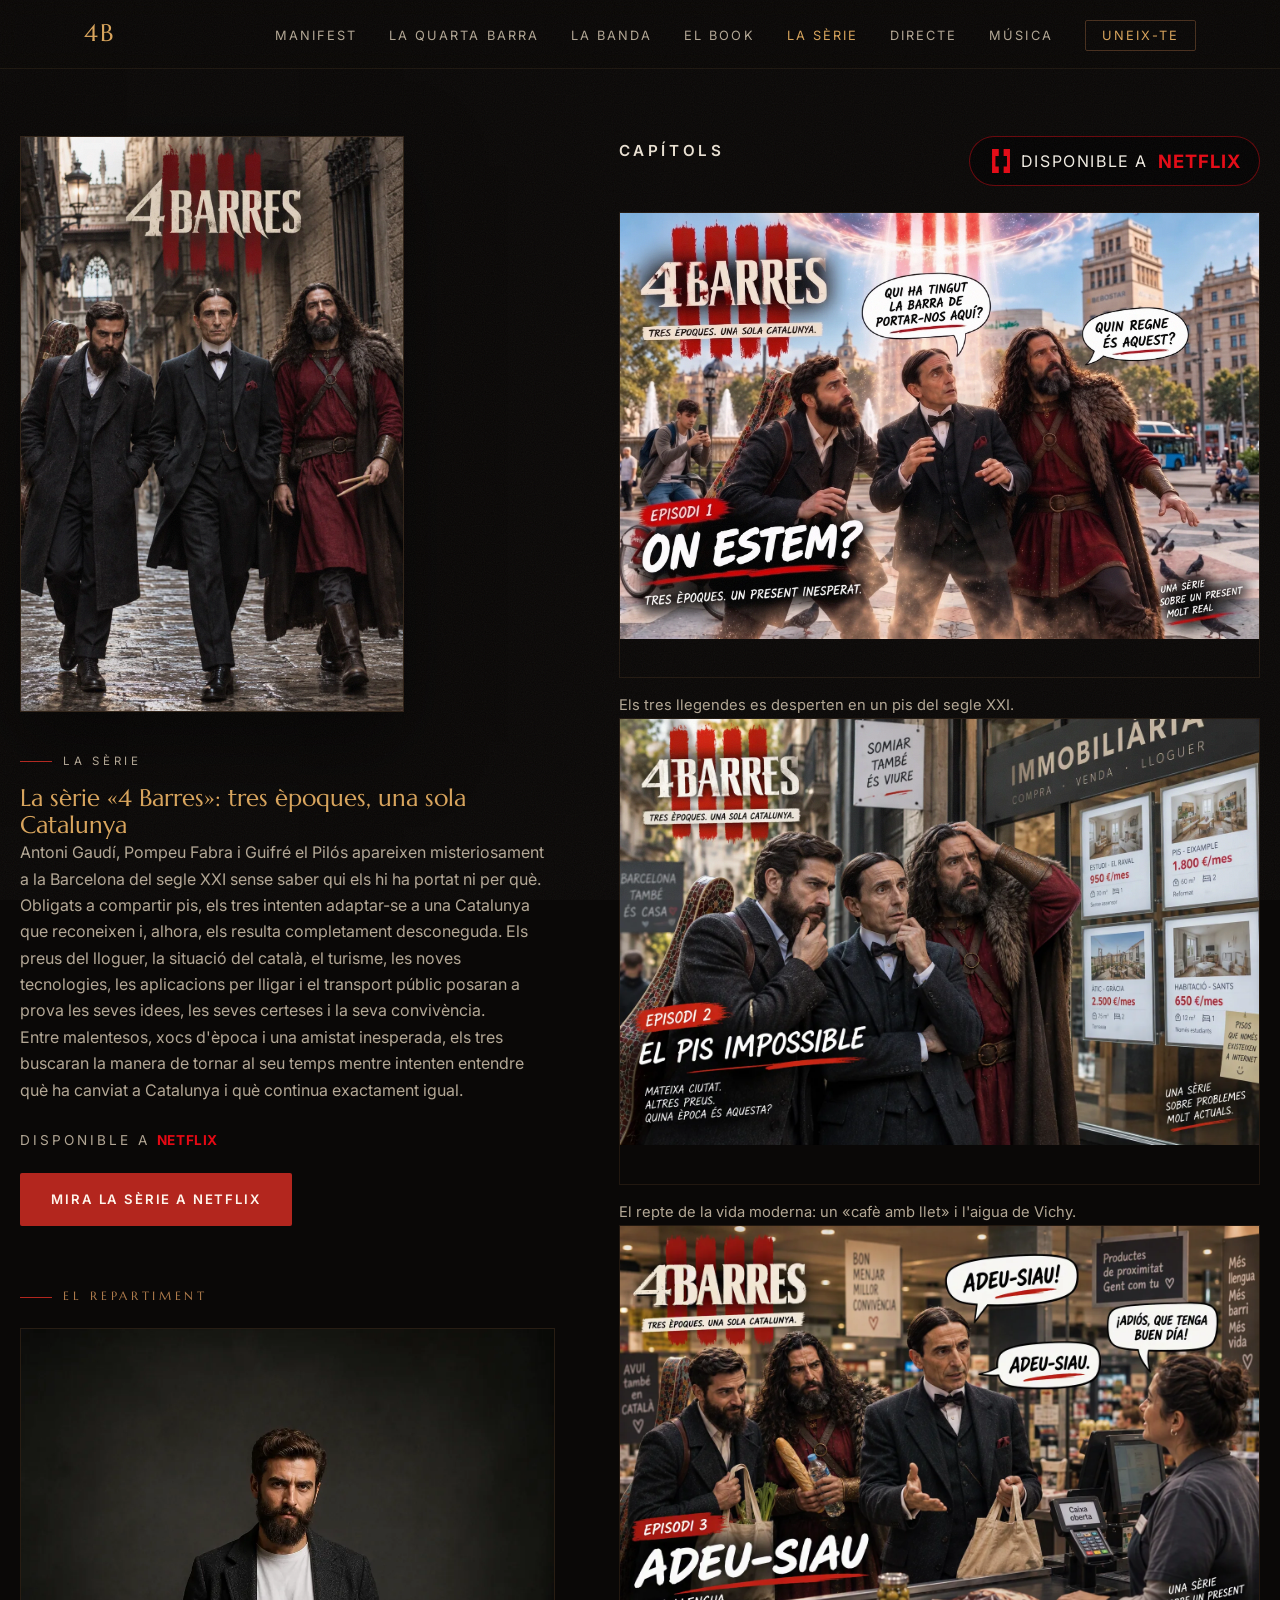
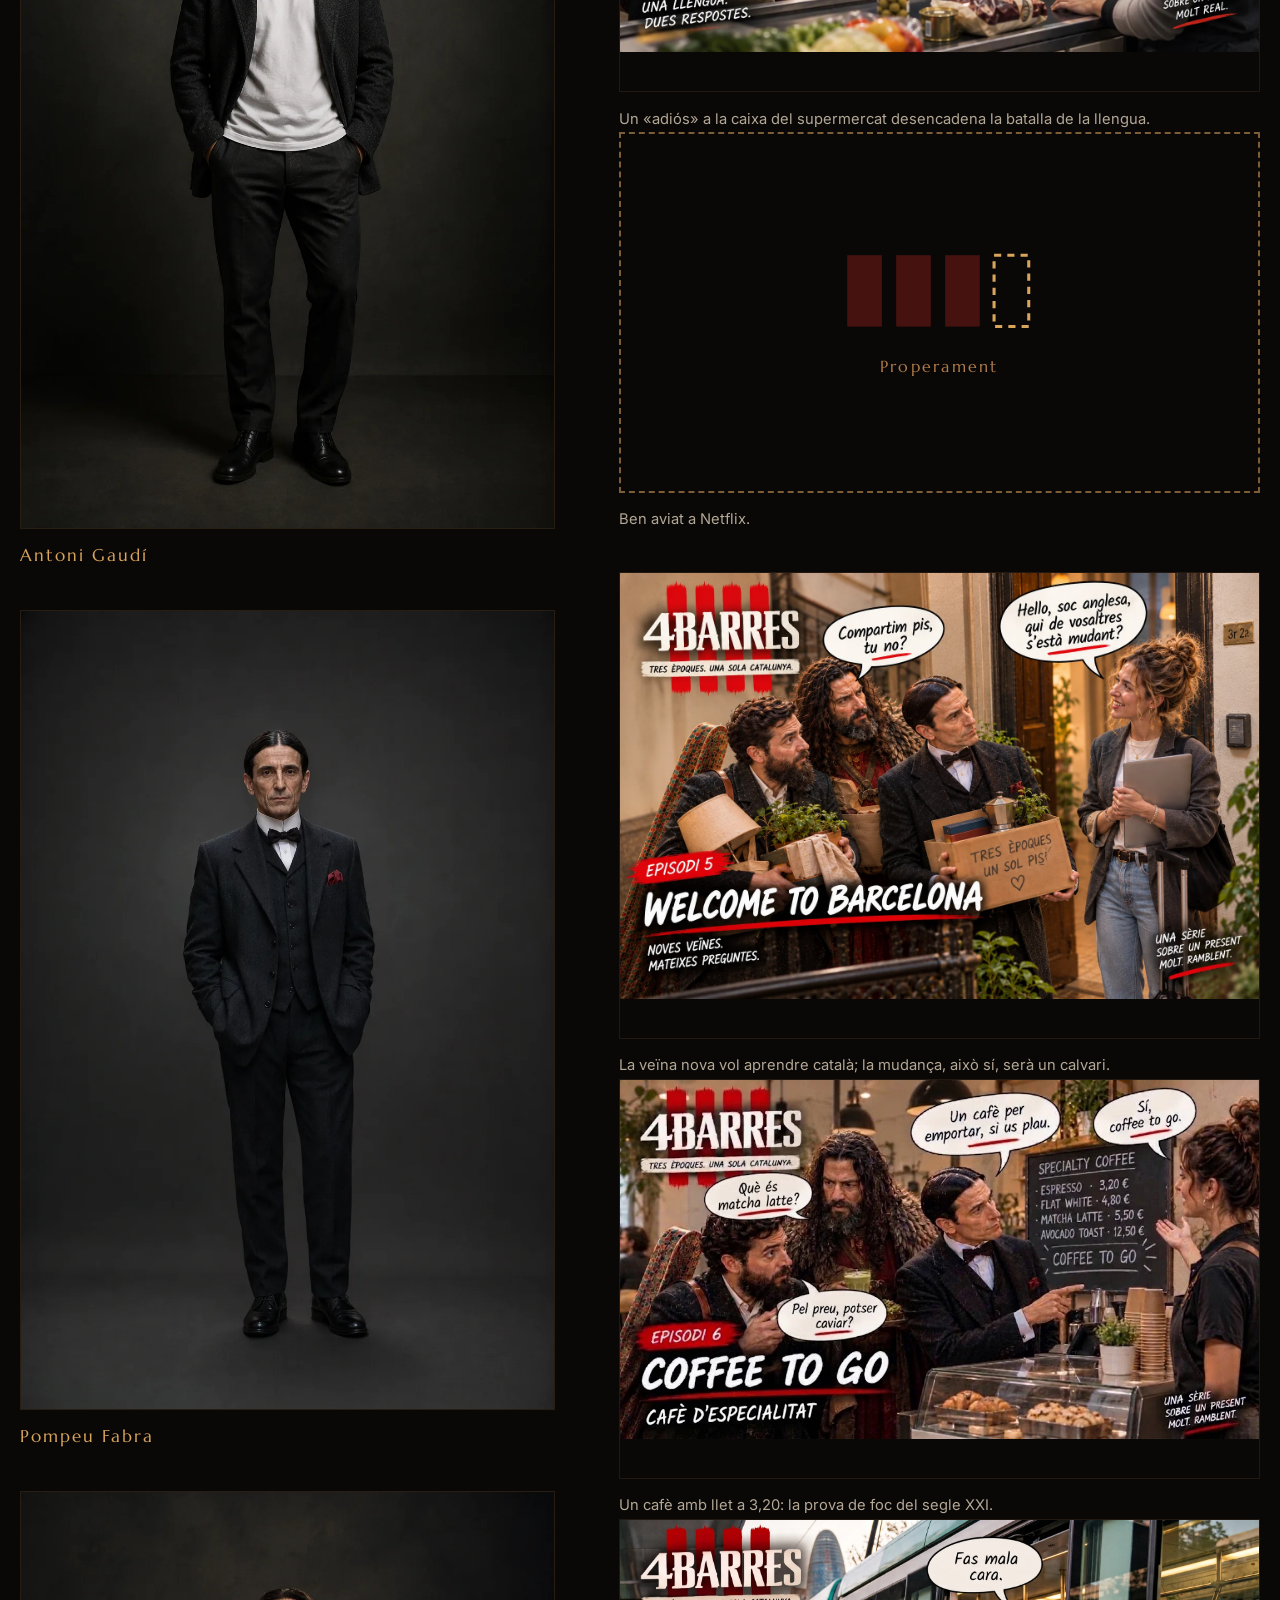
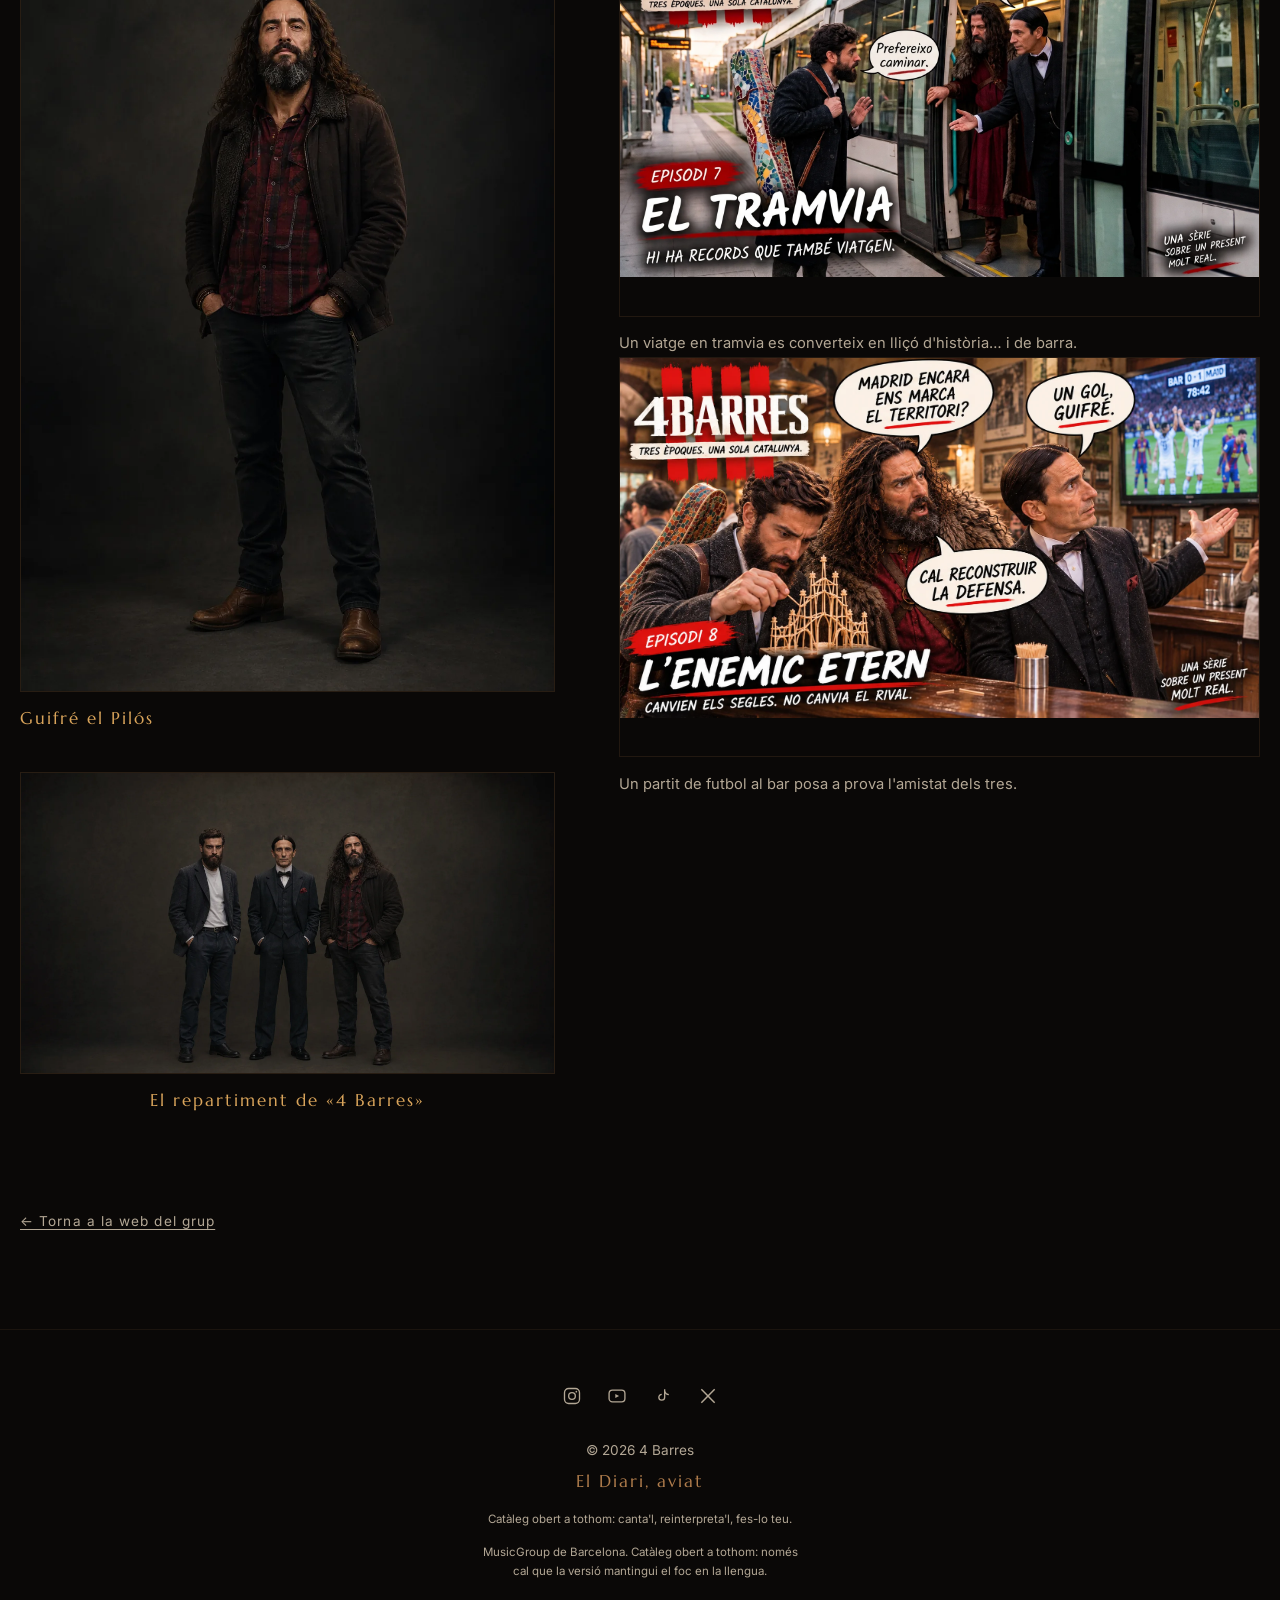
==== commit b3187dcc: "La Serie: el repartiment passa al final de tot a mobil (despres dels capitols); a escriptori es mant" ====
--- a/la-serie.html
+++ b/la-serie.html
@@ -53,6 +53,8 @@
   <link href="https://fonts.googleapis.com/css2?family=Marcellus&family=Inter:wght@400;500;600&display=swap" rel="stylesheet">
 
   <link rel="stylesheet" href="style.css">
+  <!-- Marca de JS activa: el revelat només amaga contingut quan aquesta classe existeix -->
+  <script>document.documentElement.classList.add("js");</script>
 </head>
 <body class="subpagina">
 
@@ -102,59 +104,6 @@
           <!-- Enllaç placeholder: substitueix pel de la fitxa real de la sèrie a Netflix -->
           <a class="btn btn--vermell" href="#">Mira la sèrie a Netflix</a>
 
-          <!-- Sessió promocional del repartiment: entren una sota l'altra,
-               primer els tres retrats individuals i finalment la foto de grup -->
-          <section class="serie-p__repartiment" aria-label="Sessió promocional del repartiment">
-            <h2 class="etiqueta">El repartiment</h2>
-            <ul class="repartiment__llista">
-              <li class="repartiment__actor revelar">
-                <figure>
-                  <picture>
-                    <source srcset="img/4BARRES_serie_repartiment_a.webp" type="image/webp">
-                    <img src="img/4BARRES_serie_repartiment_a.png"
-                         alt="Retrat promocional del repartiment: el jove barbut amb americana fosca i samarreta blanca, de cos sencer davant d'un fons carbó"
-                         loading="lazy" width="1024" height="1536">
-                  </picture>
-                  <figcaption>Antoni Gaudí</figcaption>
-                </figure>
-              </li>
-              <li class="repartiment__actor revelar">
-                <figure>
-                  <picture>
-                    <source srcset="img/4BARRES_serie_repartiment_b.webp" type="image/webp">
-                    <img src="img/4BARRES_serie_repartiment_b.png"
-                         alt="Retrat promocional del repartiment: l'home elegant amb vestit negre de tres peces, camisa blanca, corbata de llacet i mocador vermell, de cos sencer davant d'un fons carbó"
-                         loading="lazy" width="1024" height="1536">
-                  </picture>
-                  <figcaption>Pompeu Fabra</figcaption>
-                </figure>
-              </li>
-              <li class="repartiment__actor revelar">
-                <figure>
-                  <picture>
-                    <source srcset="img/4BARRES_serie_repartiment_c.webp" type="image/webp">
-                    <img src="img/4BARRES_serie_repartiment_c.png"
-                         alt="Retrat promocional del repartiment: l'home robust amb cabells llargs i barba amb fils grisos, camisa de quadres vermella i jaqueta fosca, de cos sencer davant d'un fons carbó"
-                         loading="lazy" width="1024" height="1536">
-                  </picture>
-                  <figcaption>Guifré el Pilós</figcaption>
-                </figure>
-              </li>
-              <li class="repartiment__actor repartiment__actor--grup revelar">
-                <figure>
-                  <picture>
-                    <source srcset="img/4BARRES_serie_repartiment_grup.webp" type="image/webp">
-                    <img src="img/4BARRES_serie_repartiment_grup.png"
-                         alt="Fotografia promocional oficial del repartiment de «4 Barres»: els tres protagonistes junts, de cos sencer, davant d'un fons carbó"
-                         loading="lazy" width="2048" height="1152">
-                  </picture>
-                  <figcaption>El repartiment de «4 Barres»</figcaption>
-                </figure>
-              </li>
-            </ul>
-          </section>
-
-          <p class="serie-p__torna"><a href="index.html">← Torna a la web del grup</a></p>
         </div>
       </div>
 
@@ -289,6 +238,62 @@
           </li>
         </ol>
       </div>
+
+      <!-- Sessió promocional del repartiment: entren una sota l'altra,
+           primer els tres retrats individuals i finalment la foto de grup.
+           A mòbil queda al final de tot, després dels capítols; a pantalla
+           ampla es col·loca sota la presentació (columna esquerra) -->
+      <section class="serie-p__repartiment" aria-label="Sessió promocional del repartiment">
+        <h2 class="etiqueta">El repartiment</h2>
+        <ul class="repartiment__llista">
+          <li class="repartiment__actor revelar">
+            <figure>
+              <picture>
+                <source srcset="img/4BARRES_serie_repartiment_a.webp" type="image/webp">
+                <img src="img/4BARRES_serie_repartiment_a.png"
+                     alt="Retrat promocional del repartiment: el jove barbut amb americana fosca i samarreta blanca, de cos sencer davant d'un fons carbó"
+                     loading="lazy" width="1024" height="1536">
+              </picture>
+              <figcaption>Antoni Gaudí</figcaption>
+            </figure>
+          </li>
+          <li class="repartiment__actor revelar">
+            <figure>
+              <picture>
+                <source srcset="img/4BARRES_serie_repartiment_b.webp" type="image/webp">
+                <img src="img/4BARRES_serie_repartiment_b.png"
+                     alt="Retrat promocional del repartiment: l'home elegant amb vestit negre de tres peces, camisa blanca, corbata de llacet i mocador vermell, de cos sencer davant d'un fons carbó"
+                     loading="lazy" width="1024" height="1536">
+              </picture>
+              <figcaption>Pompeu Fabra</figcaption>
+            </figure>
+          </li>
+          <li class="repartiment__actor revelar">
+            <figure>
+              <picture>
+                <source srcset="img/4BARRES_serie_repartiment_c.webp" type="image/webp">
+                <img src="img/4BARRES_serie_repartiment_c.png"
+                     alt="Retrat promocional del repartiment: l'home robust amb cabells llargs i barba amb fils grisos, camisa de quadres vermella i jaqueta fosca, de cos sencer davant d'un fons carbó"
+                     loading="lazy" width="1024" height="1536">
+              </picture>
+              <figcaption>Guifré el Pilós</figcaption>
+            </figure>
+          </li>
+          <li class="repartiment__actor repartiment__actor--grup revelar">
+            <figure>
+              <picture>
+                <source srcset="img/4BARRES_serie_repartiment_grup.webp" type="image/webp">
+                <img src="img/4BARRES_serie_repartiment_grup.png"
+                     alt="Fotografia promocional oficial del repartiment de «4 Barres»: els tres protagonistes junts, de cos sencer, davant d'un fons carbó"
+                     loading="lazy" width="2048" height="1152">
+              </picture>
+              <figcaption>El repartiment de «4 Barres»</figcaption>
+            </figure>
+          </li>
+        </ul>
+      </section>
+
+      <p class="serie-p__torna"><a href="index.html">← Torna a la web del grup</a></p>
 
       <!-- Visor de miniatures: clic a un thumbnail per veure'l gairebé a
            pantalla completa (tancar amb la creu, el fons o la tecla Escape) -->
--- a/style.css
+++ b/style.css
@@ -466,14 +466,18 @@
   margin: 0 auto 3rem;
 }
 
-/* Revelat en fer scroll (activat per JS amb IntersectionObserver) */
-.revelar {
+/* Revelat en fer scroll (activat per JS amb IntersectionObserver).
+   IMPORTANT: l'ocultació inicial només s'aplica amb la classe .js al root
+   (la posa el head); si el JS falla o no arriba a executar-se, el
+   contingut es mostra sempre. Un trencacircuits de 2 s al script ho
+   revela tot si l'observer no ha funcionat (alguns navegadors mòbils). */
+.js .revelar {
   opacity: 0;
   transform: translateY(32px);
   transition: opacity 0.8s cubic-bezier(0.22, 0.8, 0.35, 1), transform 0.8s cubic-bezier(0.22, 0.8, 0.35, 1);
 }
 
-.revelar.revelat {
+.js .revelar.revelat {
   opacity: 1;
   transform: translateY(0);
 }
@@ -1003,7 +1007,9 @@
 
 /* ---------- El repartiment: sessió promocional (retrats + foto de grup) ---------- */
 .serie-p__repartiment {
-  margin-top: 3.5rem;
+  /* A mòbil és l'últim element del grid (després dels capítols);
+     l'espai el marca el gap del contenidor */
+  margin-top: 0;
 }
 
 .repartiment__llista {
@@ -1259,6 +1265,18 @@
   .serie-p__portada {
     margin-left: 0;
     margin-right: 0;
+  }
+
+  /* Els capítols ocupen tota la columna dreta (dues files), així el
+     repartiment pot quedar just sota la presentació, a l'esquerra */
+  .serie-p__capitols {
+    grid-column: 2;
+    grid-row: 1 / span 2;
+  }
+
+  .serie-p__repartiment {
+    grid-column: 1;
+    grid-row: 2;
   }
 }
 
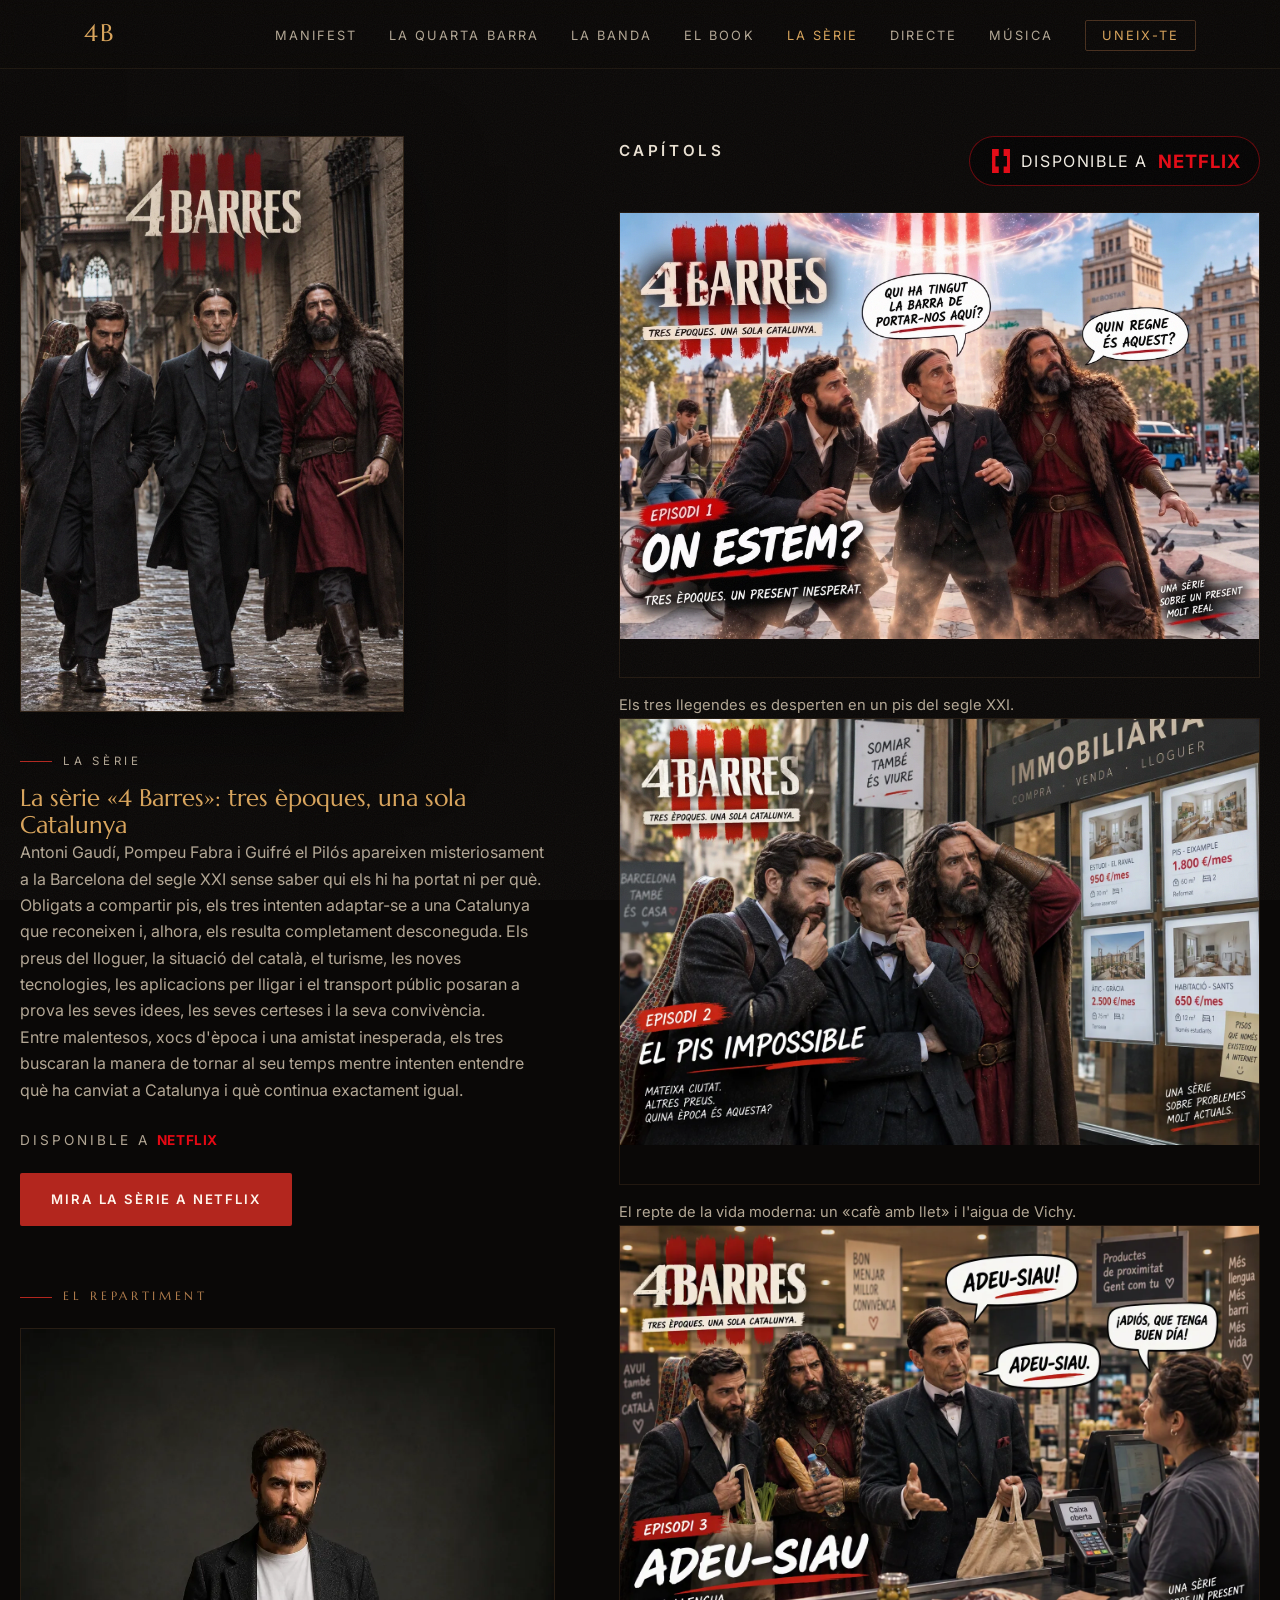
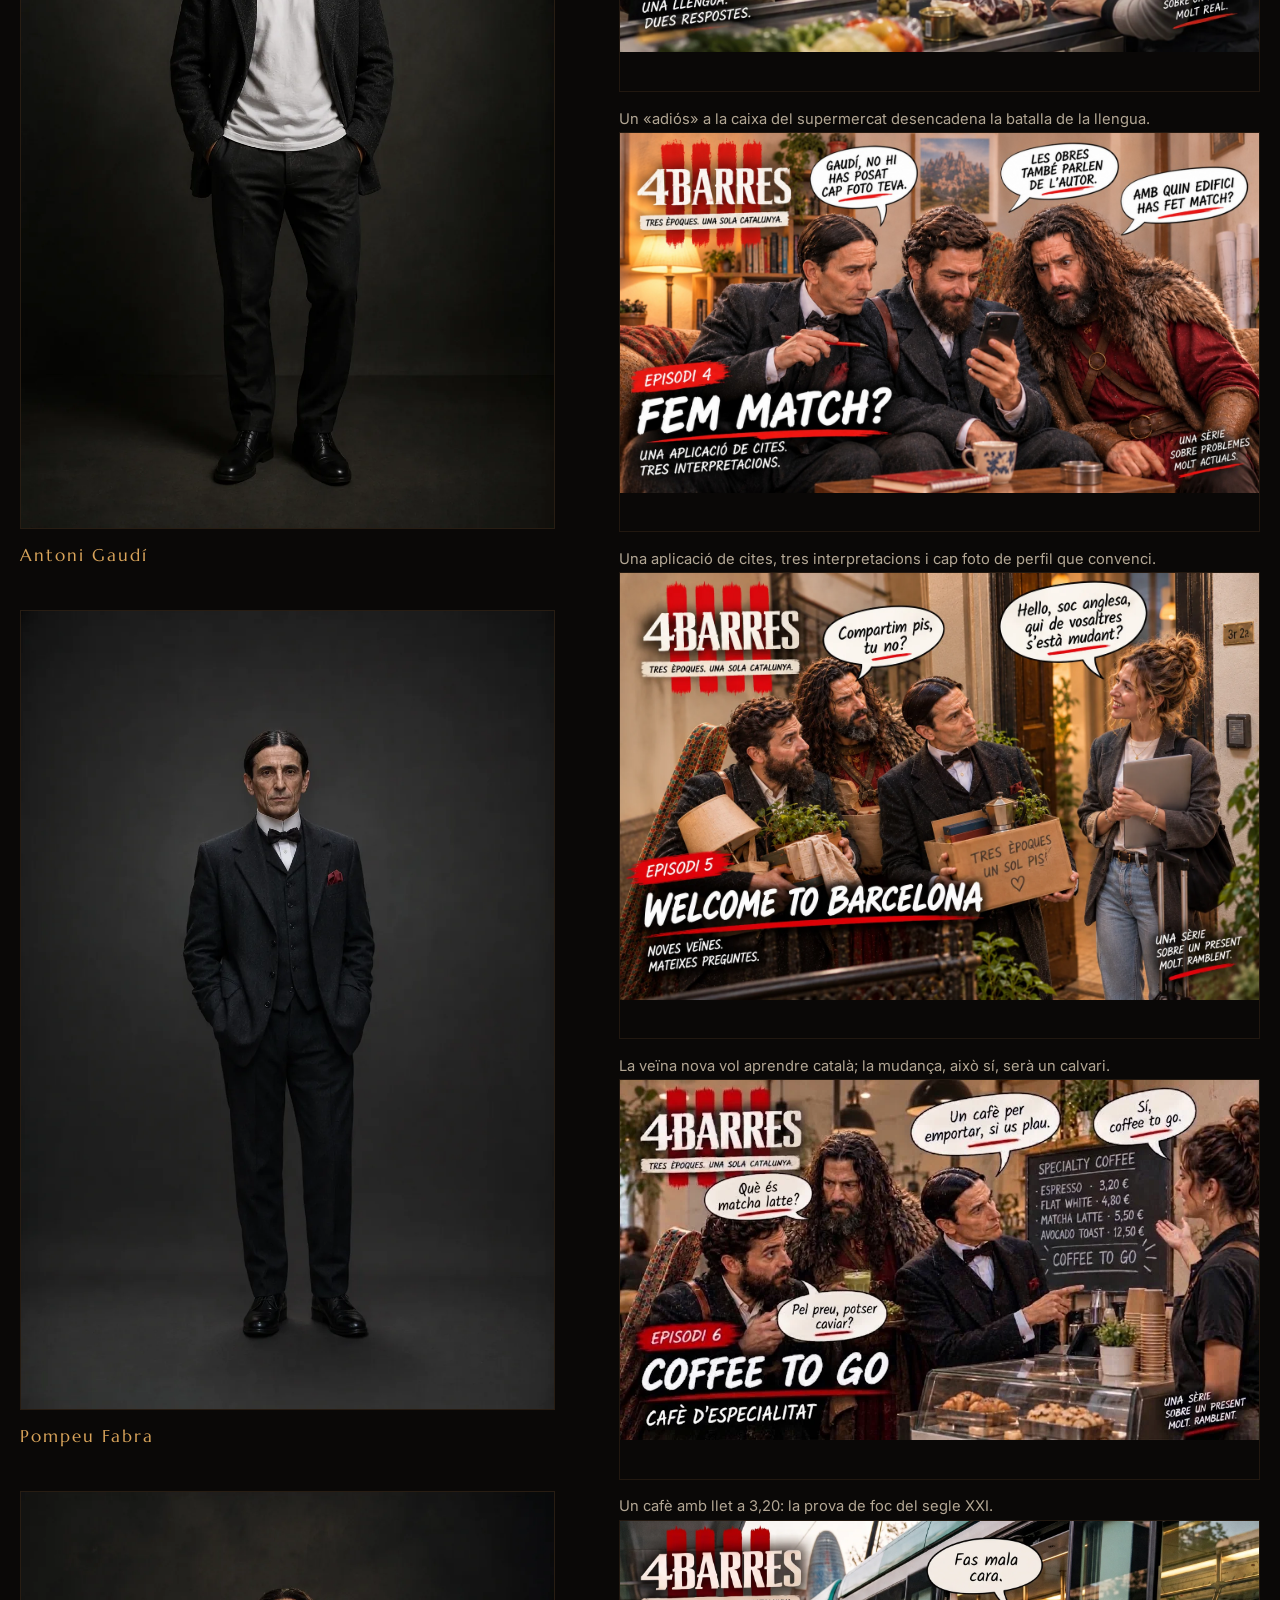
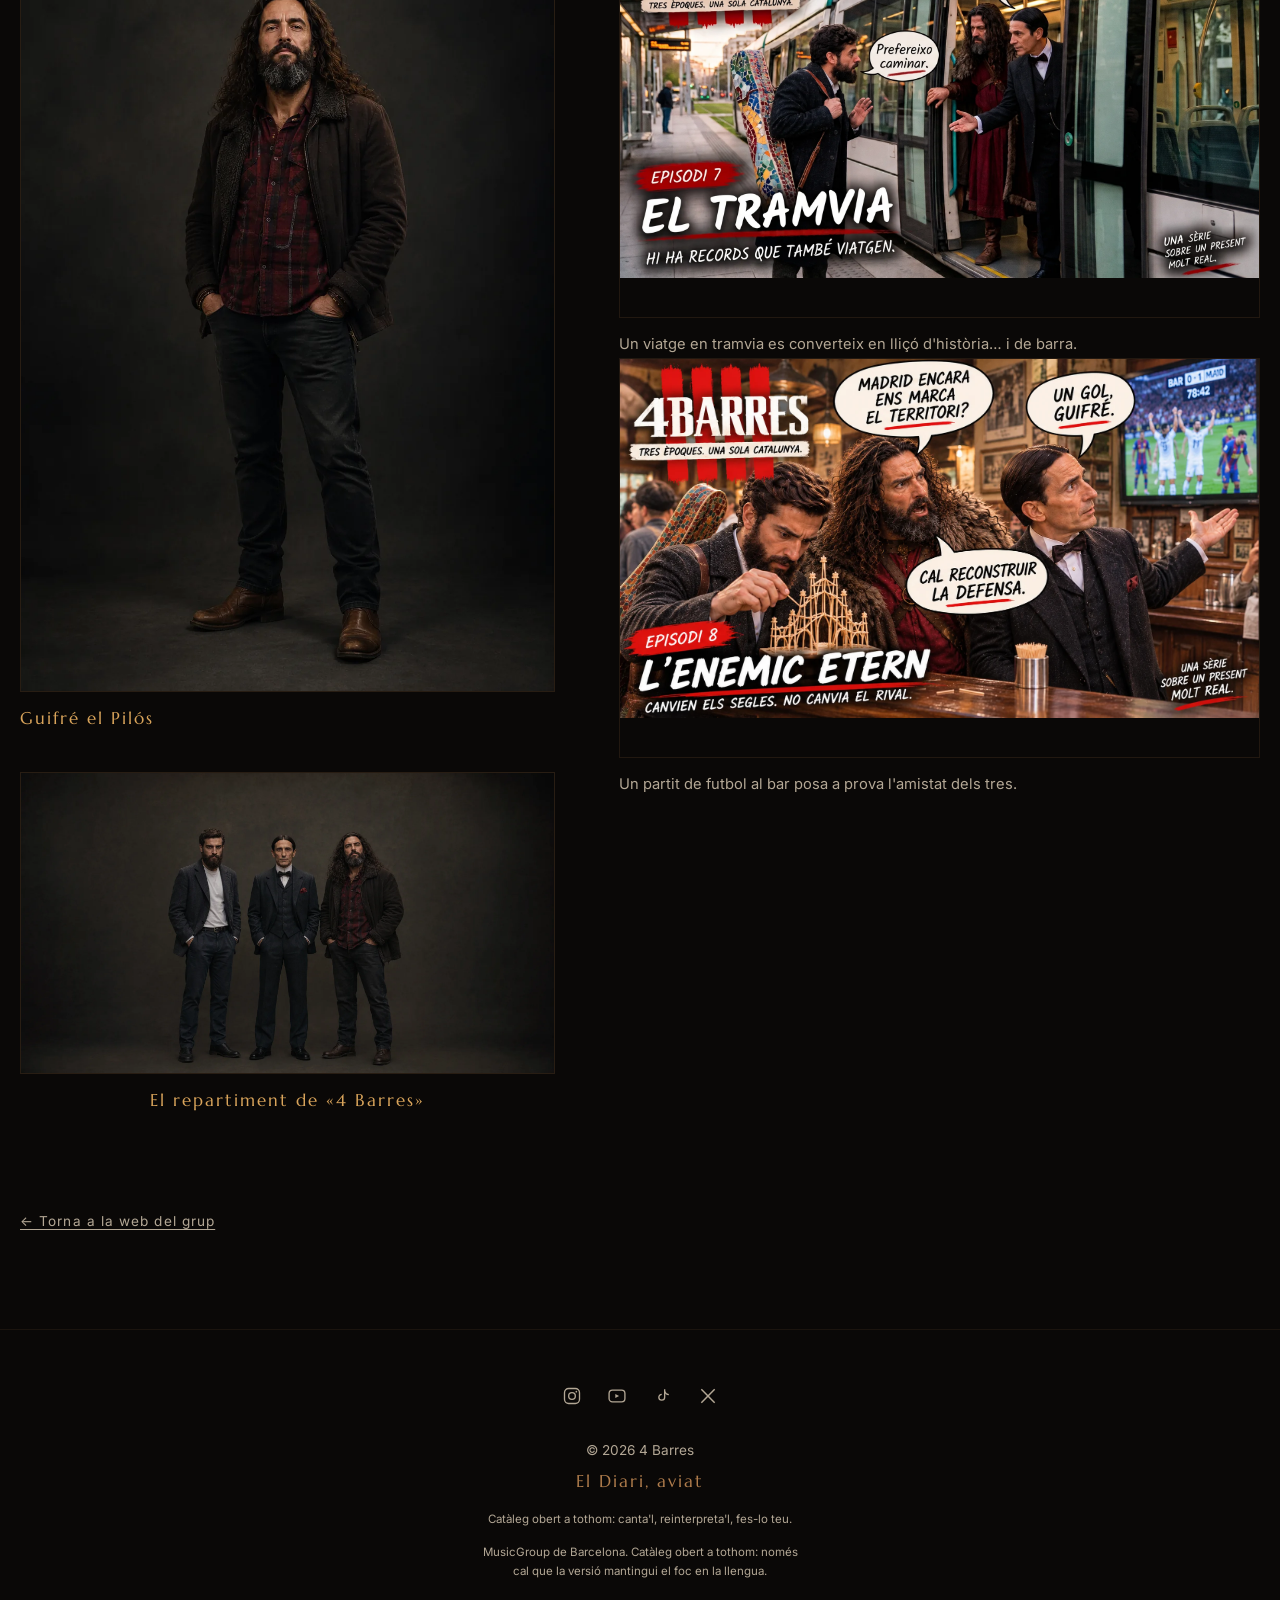
==== commit ca198cdc: "La Serie: afegida la miniatura del capitol 4 (Fem match?); s'elimina el marc de Properament i el seu" ====
--- a/la-serie.html
+++ b/la-serie.html
@@ -164,17 +164,15 @@
           </li>
 
           <li class="serie-p__cap">
-            <div class="serie-p__foto serie-p__foto--pendent" role="img" aria-label="Capítol 4 de la sèrie «4 Barres», properament a Netflix">
-              <svg viewBox="0 0 200 90" aria-hidden="true" focusable="false">
-                <rect x="10"  y="10" width="34" height="70"/>
-                <rect x="58"  y="10" width="34" height="70"/>
-                <rect x="106" y="10" width="34" height="70"/>
-                <rect x="154" y="10" width="34" height="70" class="serie-p__barra-pendent"/>
-              </svg>
-              <p>Properament</p>
-            </div>
-            <h3 class="sr-only">Capítol 4 — «Properament»</h3>
-            <p class="serie-p__cap-desc">Ben aviat a Netflix.</p>
+            <a class="capitol__amplia serie-p__foto" href="img/4BARRES_serie_ep4.jpg"
+               data-titol="Episodi 4 — Fem match?"
+               aria-label="Ampliar la miniatura de l'episodi 4, «Fem match?»">
+              <img src="img/4BARRES_serie_ep4.jpg"
+                   alt="Fotograma del capítol 4 de la sèrie «4 Barres», «Fem match?»: els tres protagonistes al sofà de casa mirant junts el mòbil, entre bafarades sobre l'aplicació de cites"
+                   loading="lazy" width="1600" height="900">
+            </a>
+            <h3 class="sr-only">Capítol 4 — «Fem match?»</h3>
+            <p class="serie-p__cap-desc">Una aplicació de cites, tres interpretacions i cap foto de perfil que convenci.</p>
           </li>
 
           <li class="serie-p__cap">
--- a/style.css
+++ b/style.css
@@ -967,42 +967,6 @@
   font-size: 0.92rem;
   color: var(--ivori-mut);
   max-width: 62ch;
-}
-
-/* Capítol pendent: marc daurat discontinu i la quarta barra puntejada */
-.serie-p__foto--pendent {
-  display: flex;
-  flex-direction: column;
-  align-items: center;
-  justify-content: center;
-  gap: 1rem;
-  aspect-ratio: 16 / 9;
-  background-color: var(--negre);
-  border: 2px dashed rgba(217, 164, 91, 0.55);
-  cursor: default;
-}
-
-.serie-p__foto--pendent svg {
-  width: 32%;
-  height: auto;
-}
-
-.serie-p__foto--pendent rect {
-  fill: rgba(179, 38, 30, 0.35);
-}
-
-.serie-p__foto--pendent .serie-p__barra-pendent {
-  fill: transparent;
-  stroke: var(--or);
-  stroke-width: 3;
-  stroke-dasharray: 7 6;
-}
-
-.serie-p__foto--pendent p {
-  font-family: var(--serif);
-  font-size: 1rem;
-  letter-spacing: 0.14em;
-  color: var(--ambre);
 }
 
 /* ---------- El repartiment: sessió promocional (retrats + foto de grup) ---------- */
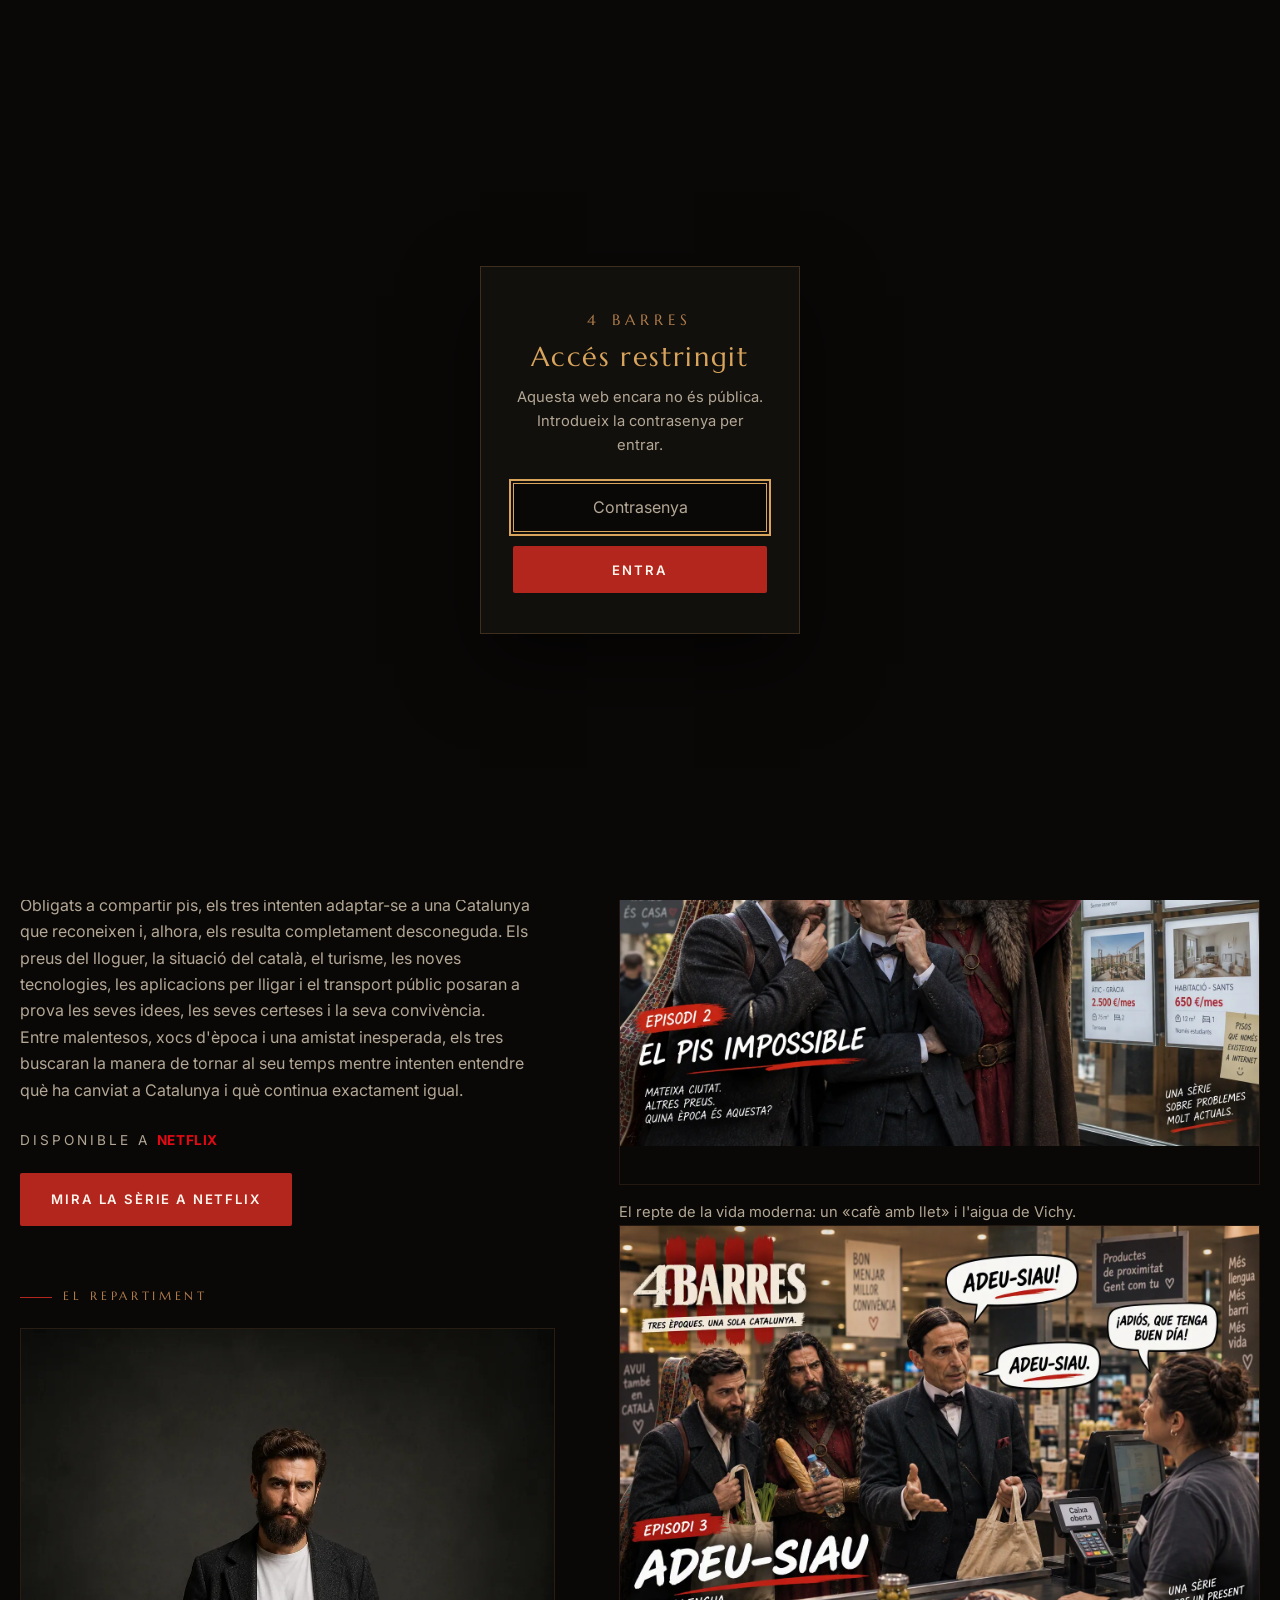
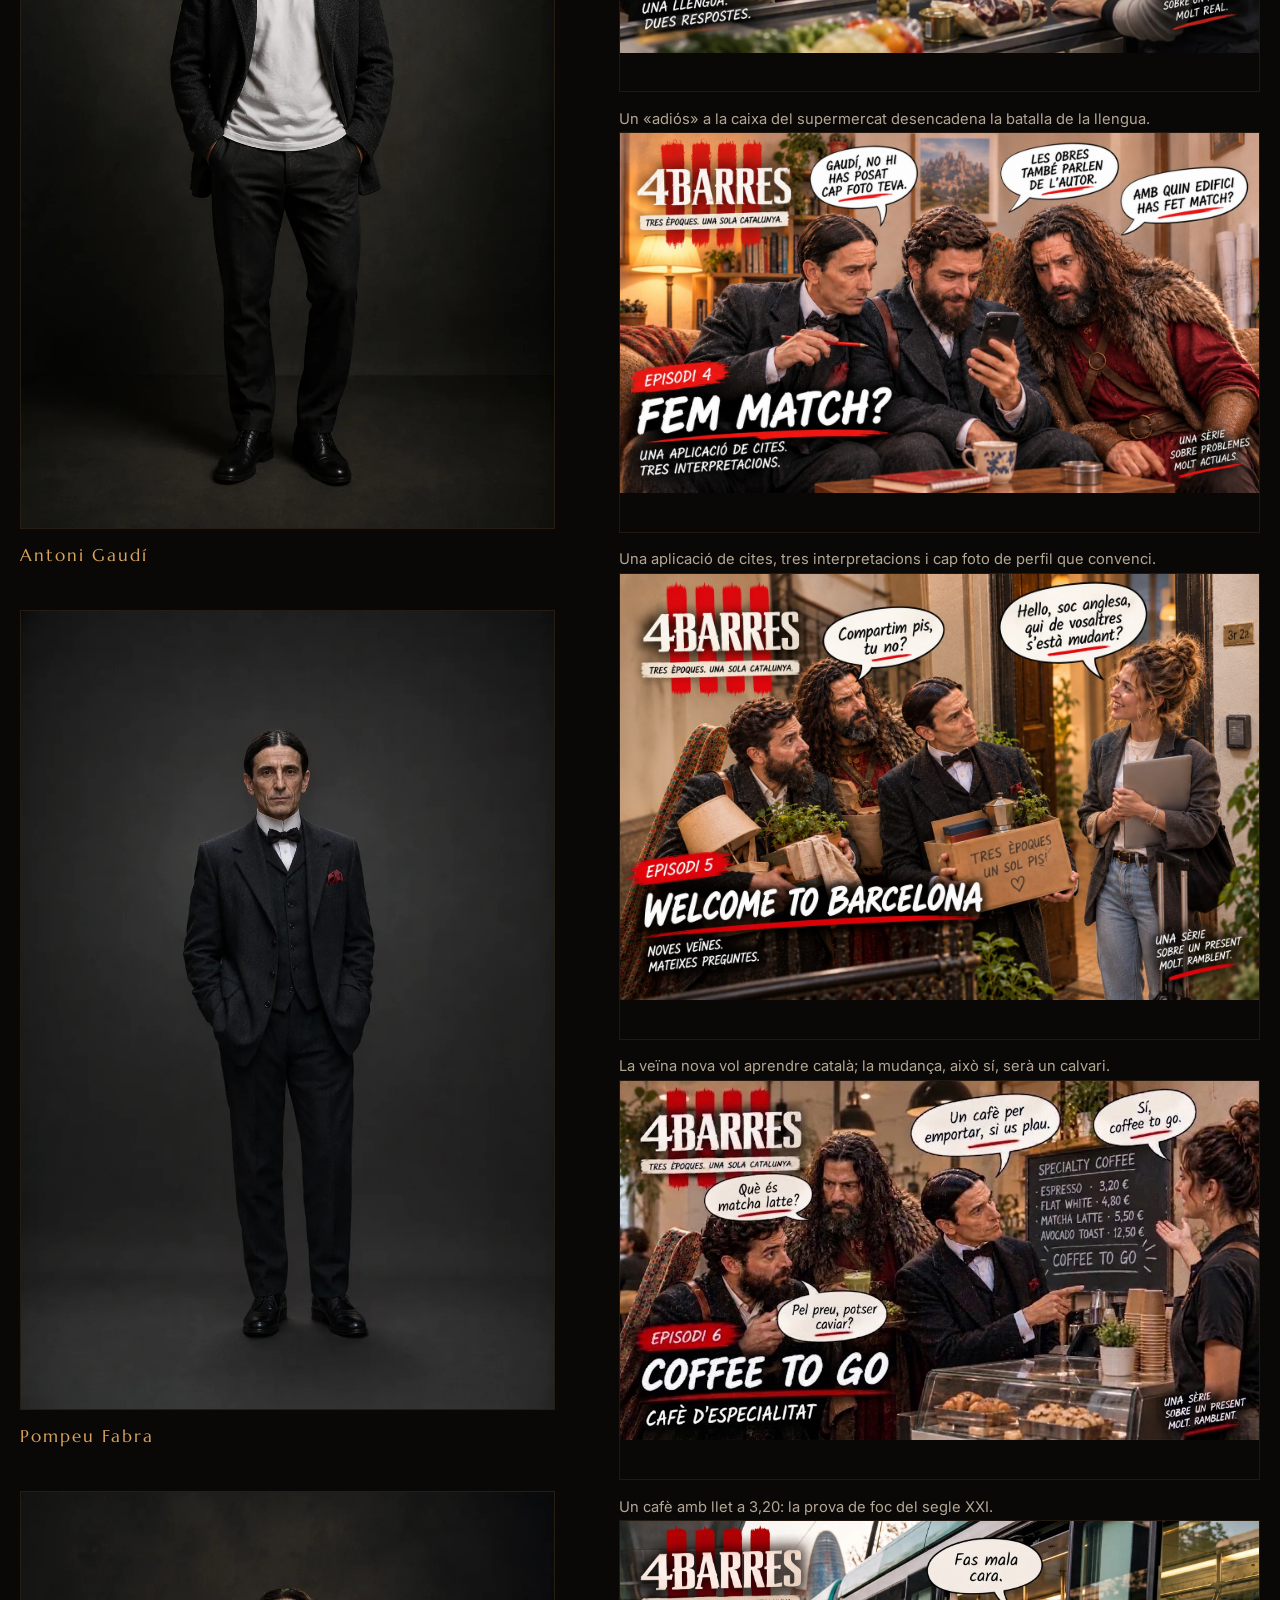
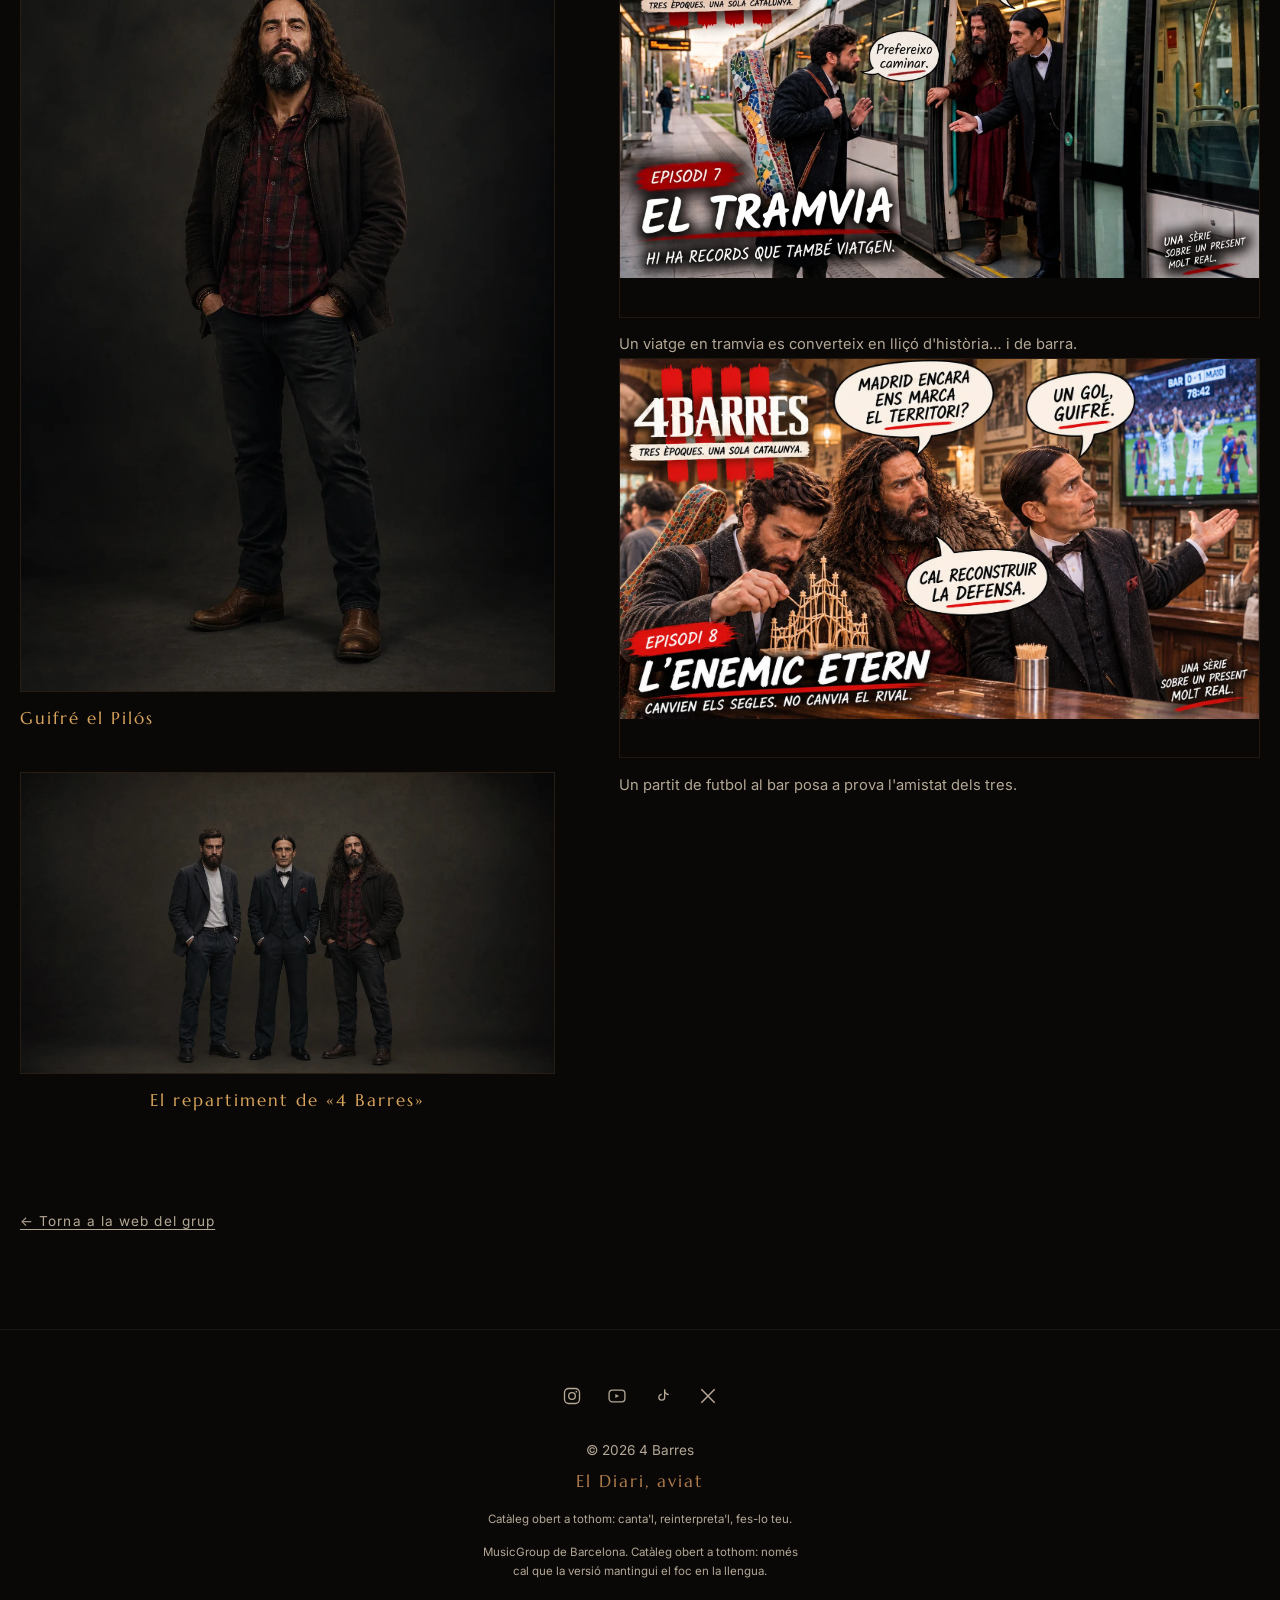
==== commit 9a9cca35: "La Serie: nova miniatura del capitol 1 (On estem? - portal a la placa de Catalunya)" ====
--- a/la-serie.html
+++ b/la-serie.html
@@ -125,8 +125,8 @@
               <picture>
                 <source srcset="img/4BARRES_serie_ep1.webp" type="image/webp">
                 <img src="img/4BARRES_serie_ep1.png"
-                     alt="Fotograma del capítol 1 de la sèrie «4 Barres», «On estem?»: els tres protagonistes desconcertats a la plaça de Catalunya davant d'un portal misteriós"
-                     loading="lazy" width="1920" height="1279">
+                     alt="Fotograma del capítol 1 de la sèrie «4 Barres», «On estem?»: els tres protagonistes desconcertats a la plaça de Catalunya, envoltats d'un portal d'energia entre llamps"
+                     loading="lazy" width="1536" height="1024">
               </picture>
             </a>
             <h3 class="sr-only">Capítol 1 — «On estem?»</h3>
--- a/style.css
+++ b/style.css
@@ -1670,3 +1670,89 @@
     opacity: 0;
   }
 }
+
+
+/* ---------- Porta d'accés amb contrasenya (totes les pàgines) ---------- */
+.porta {
+  position: fixed;
+  inset: 0;
+  z-index: 9999;
+  display: flex;
+  align-items: center;
+  justify-content: center;
+  padding: 1.25rem;
+  background-color: var(--negre);
+}
+
+.porta__targeta {
+  width: 100%;
+  max-width: 20rem;
+  padding: 2.5rem 2rem;
+  text-align: center;
+  background-color: #12100d;
+  border: 1px solid rgba(175, 124, 76, 0.28);
+  box-shadow: 0 30px 70px rgba(0, 0, 0, 0.6);
+}
+
+.porta__marca {
+  margin: 0 0 0.6rem;
+  font-family: var(--serif);
+  font-size: 0.95rem;
+  letter-spacing: 0.34em;
+  text-transform: uppercase;
+  color: var(--ambre);
+}
+
+.porta__titol {
+  margin: 0 0 0.9rem;
+  font-family: var(--serif);
+  font-size: 1.7rem;
+  font-weight: 400;
+  letter-spacing: 0.06em;
+  color: var(--or);
+}
+
+.porta__text {
+  margin: 0 0 1.6rem;
+  font-size: 0.92rem;
+  line-height: 1.6;
+  color: var(--ivori-mut);
+}
+
+.porta__formulari {
+  display: grid;
+  gap: 0.9rem;
+}
+
+.porta__camp {
+  width: 100%;
+  padding: 0.85rem 1rem;
+  font-family: var(--sans);
+  font-size: 1rem;
+  color: var(--ivori);
+  text-align: center;
+  background-color: var(--negre);
+  border: 1px solid rgba(175, 124, 76, 0.35);
+  border-radius: 0;
+}
+
+.porta__camp::placeholder {
+  color: var(--ivori-mut);
+}
+
+.porta__camp:focus {
+  border-color: var(--or);
+  outline: 2px solid var(--or);
+  outline-offset: 2px;
+}
+
+.porta__boto {
+  width: 100%;
+  justify-content: center;
+}
+
+.porta__error {
+  margin: 1rem 0 0;
+  font-size: 0.88rem;
+  color: var(--or-clar);
+}
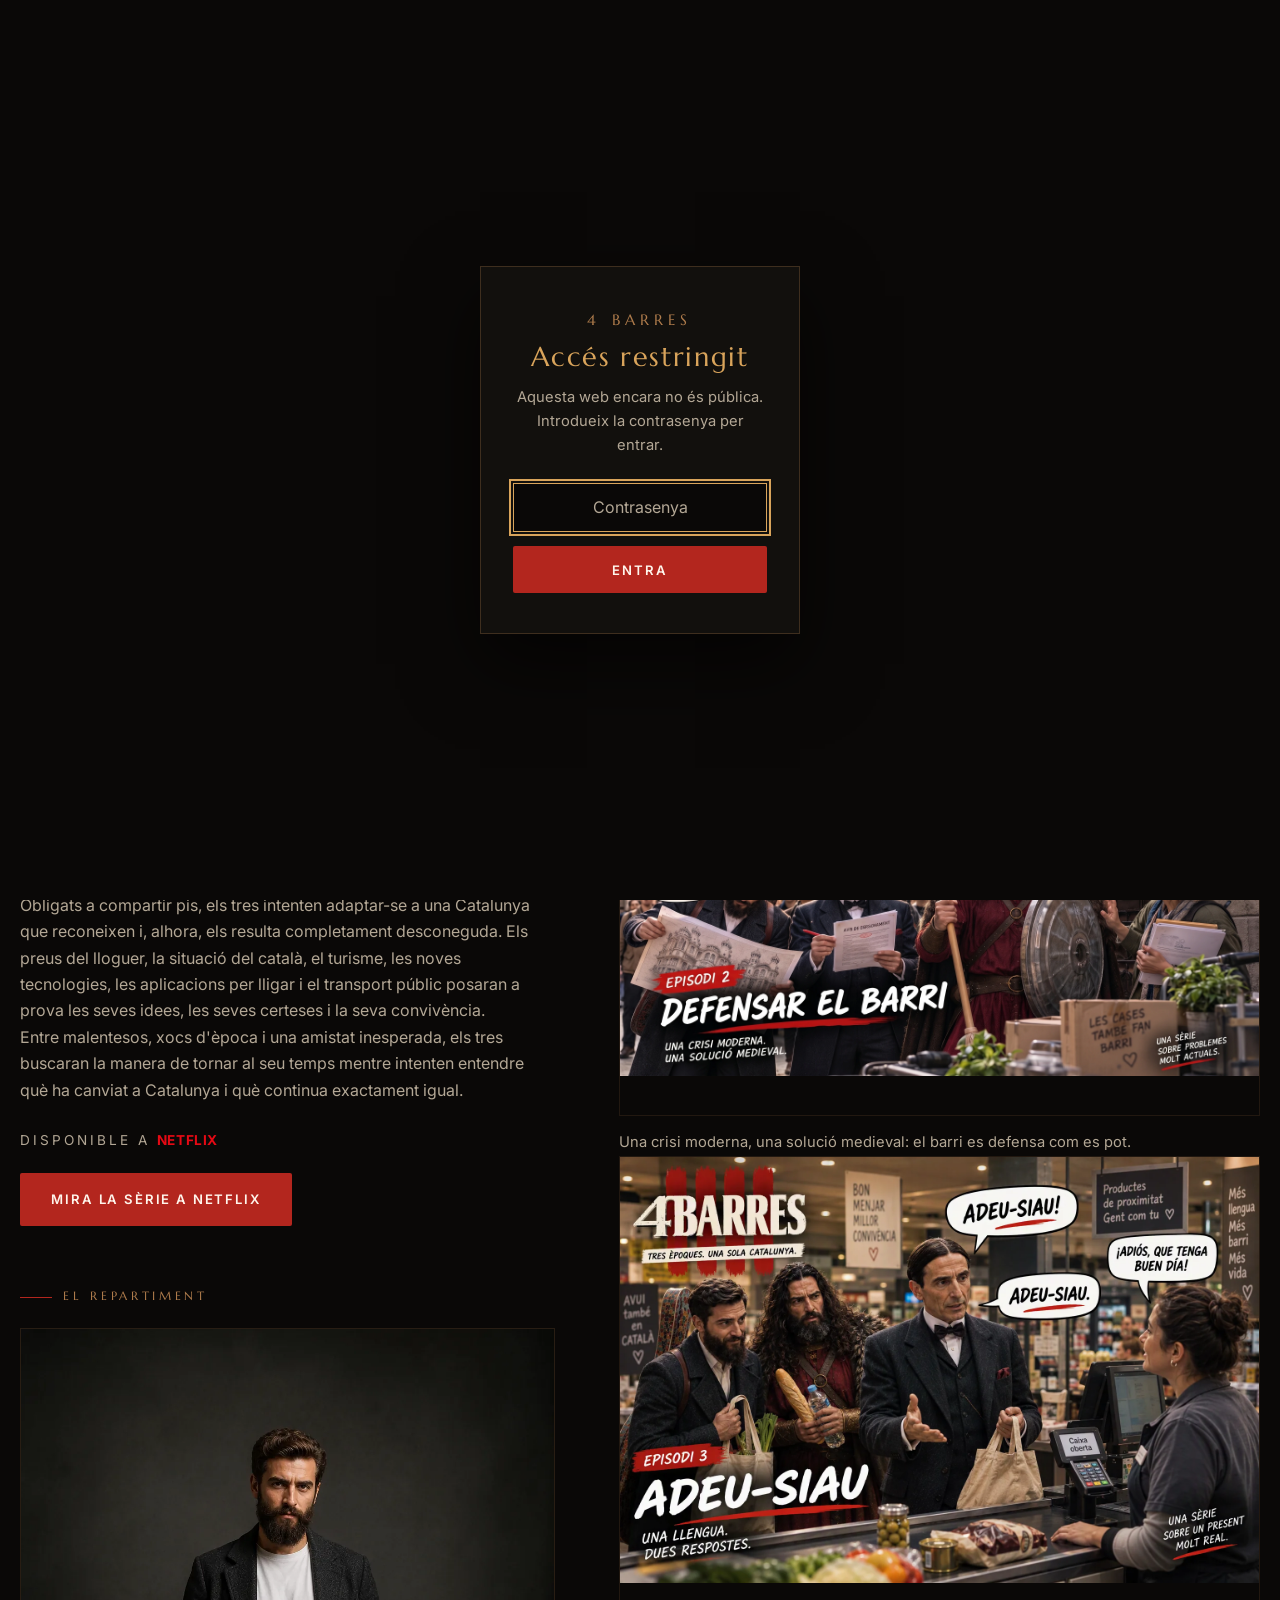
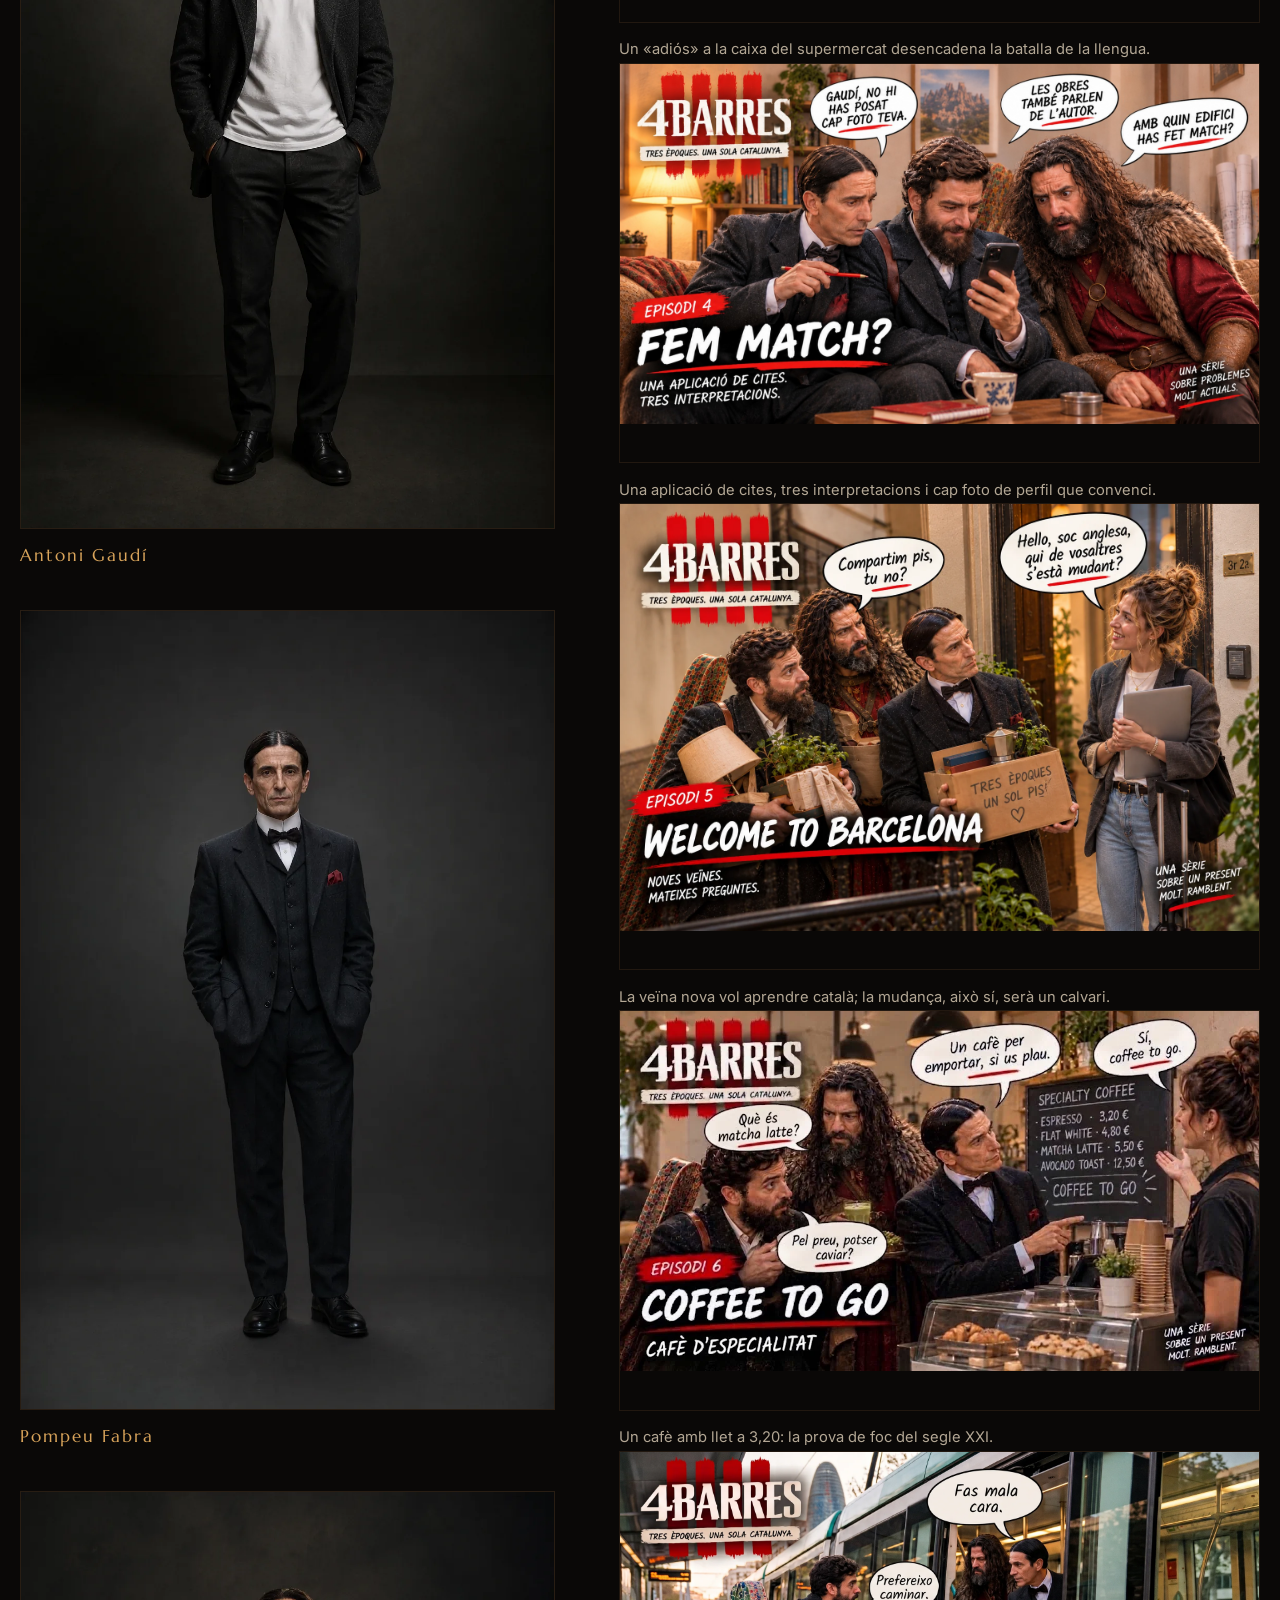
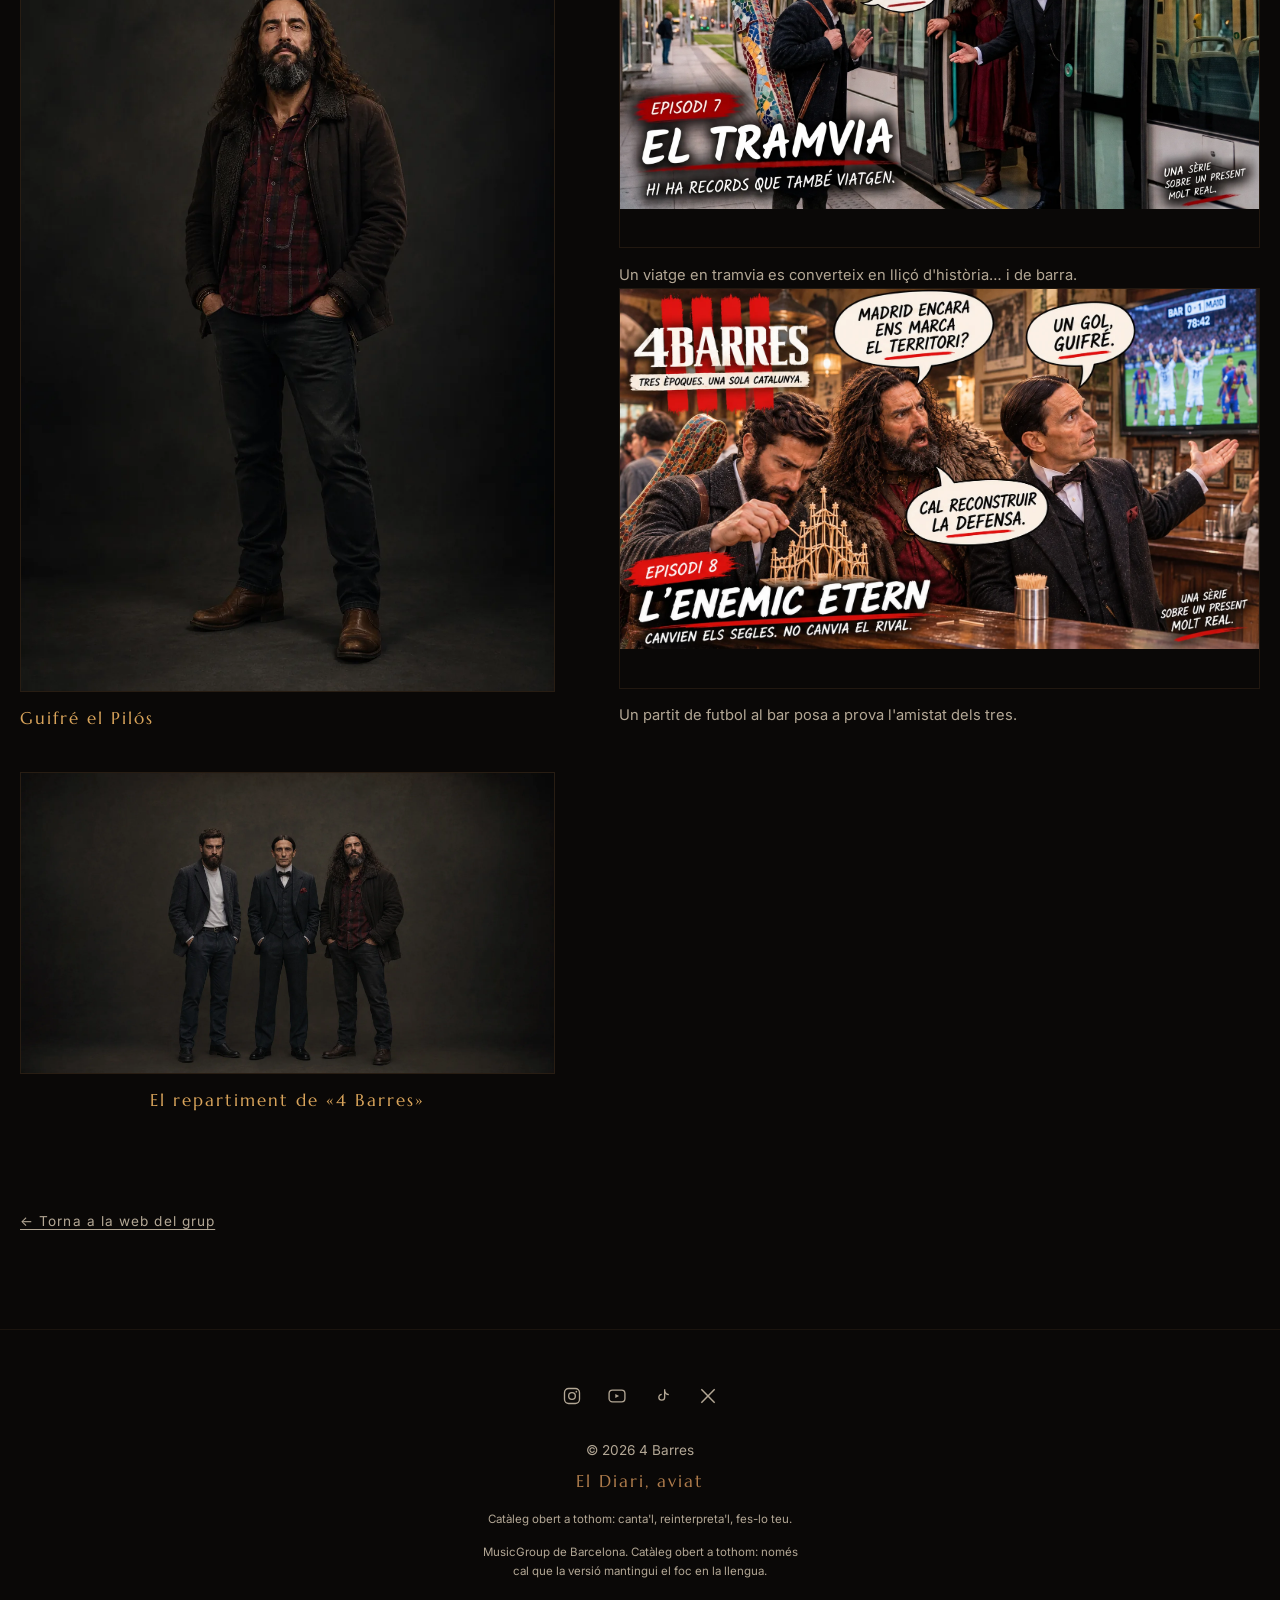
==== commit 592ac37c: "La Serie: nova miniatura del capitol 2 (Defensar el barri); titol i descripcio actualitzats" ====
--- a/la-serie.html
+++ b/la-serie.html
@@ -135,17 +135,17 @@
 
           <li class="serie-p__cap">
             <a class="capitol__amplia serie-p__foto" href="img/4BARRES_serie_ep2.png"
-               data-titol="Episodi 2 — El pis impossible"
-               aria-label="Ampliar la miniatura de l'episodi 2, «El pis impossible»">
+               data-titol="Episodi 2 — Defensar el barri"
+               aria-label="Ampliar la miniatura de l'episodi 2, «Defensar el barri»">
               <picture>
                 <source srcset="img/4BARRES_serie_ep2.webp" type="image/webp">
                 <img src="img/4BARRES_serie_ep2.png"
-                     alt="Fotograma del capítol 2 de la sèrie «4 Barres», «El pis impossible»: els tres protagonistes davant el mural d'una immobiliària de Barcelona"
-                     loading="lazy" width="1536" height="1024">
-              </picture>
-            </a>
-            <h3 class="sr-only">Capítol 2 — «El pis impossible»</h3>
-            <p class="serie-p__cap-desc">El repte de la vida moderna: un «cafè amb llet» i l'aigua de Vichy.</p>
+                     alt="Fotograma del capítol 2 de la sèrie «4 Barres», «Defensar el barri»: els tres protagonistes defensant el barri contra els desnonaments, amb pancartes i un escut medieval"
+                     loading="lazy" width="2752" height="1536">
+              </picture>
+            </a>
+            <h3 class="sr-only">Capítol 2 — «Defensar el barri»</h3>
+            <p class="serie-p__cap-desc">Una crisi moderna, una solució medieval: el barri es defensa com es pot.</p>
           </li>
 
           <li class="serie-p__cap">
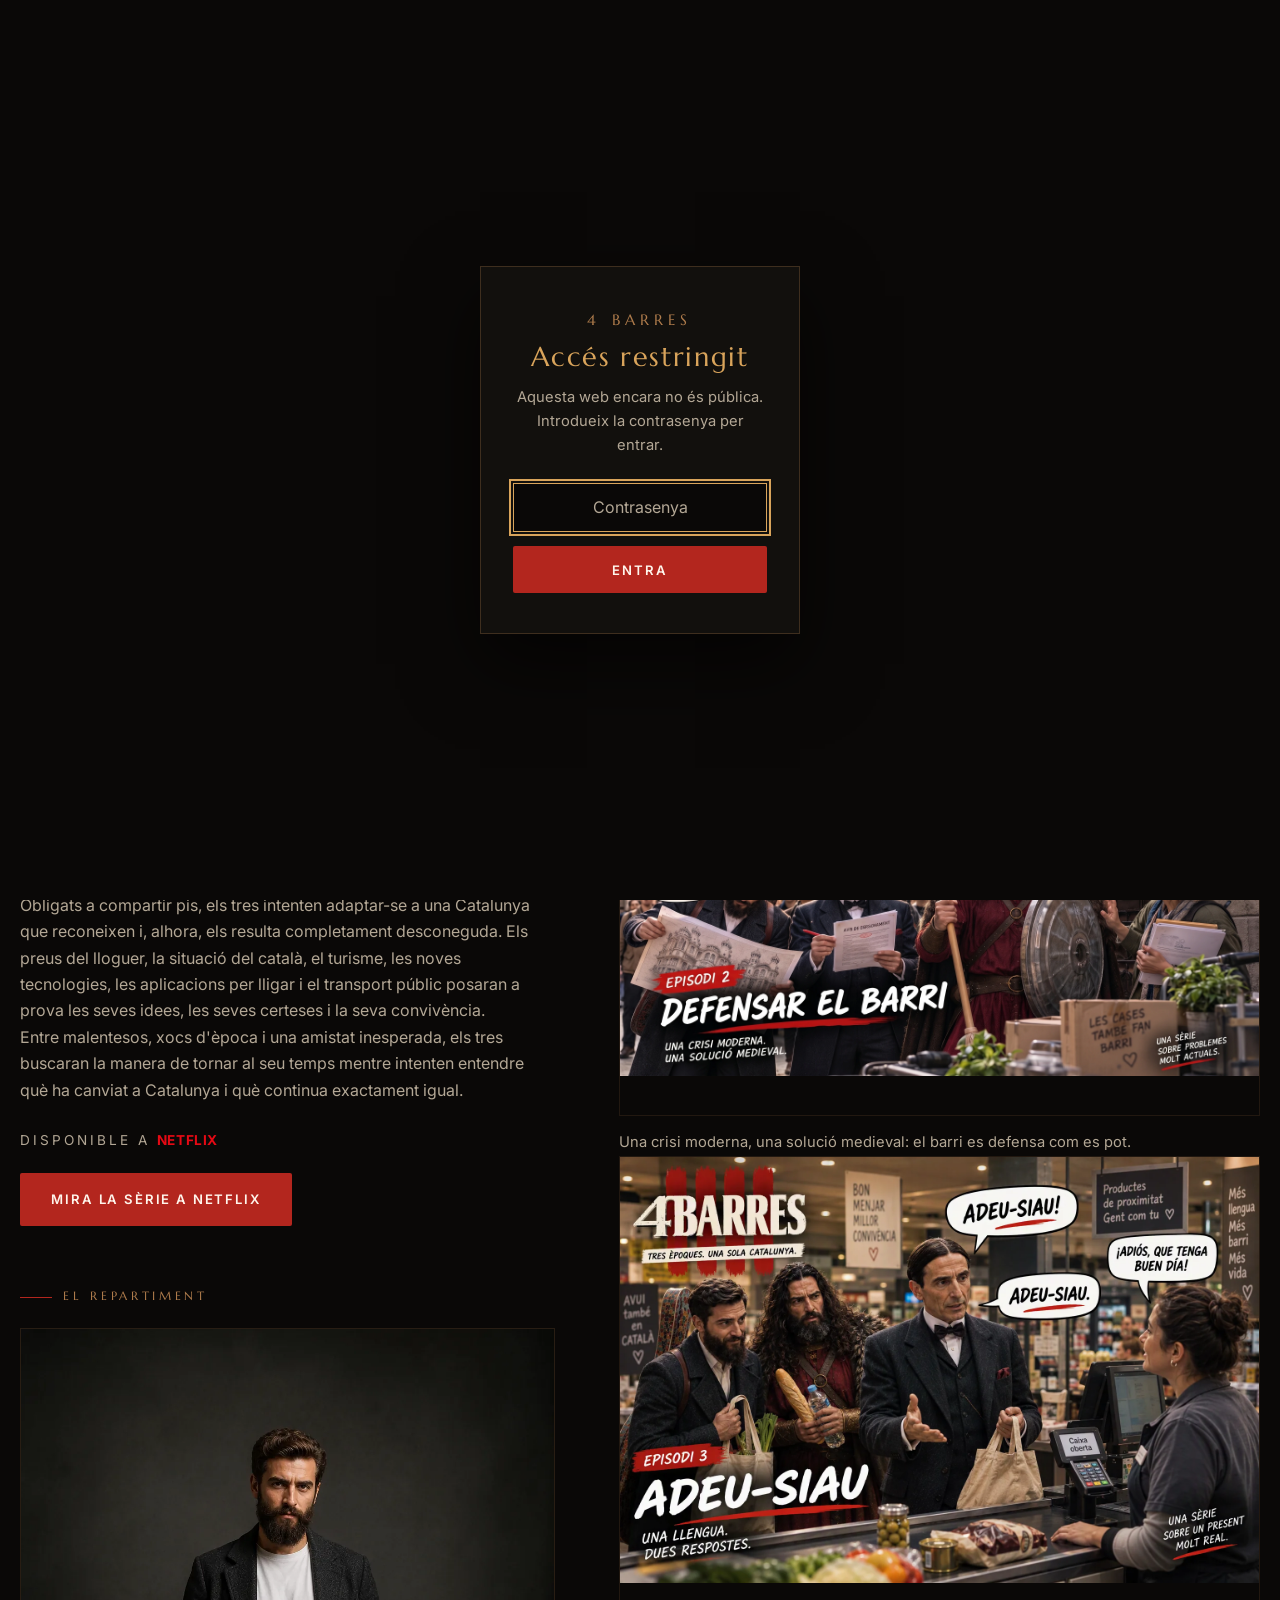
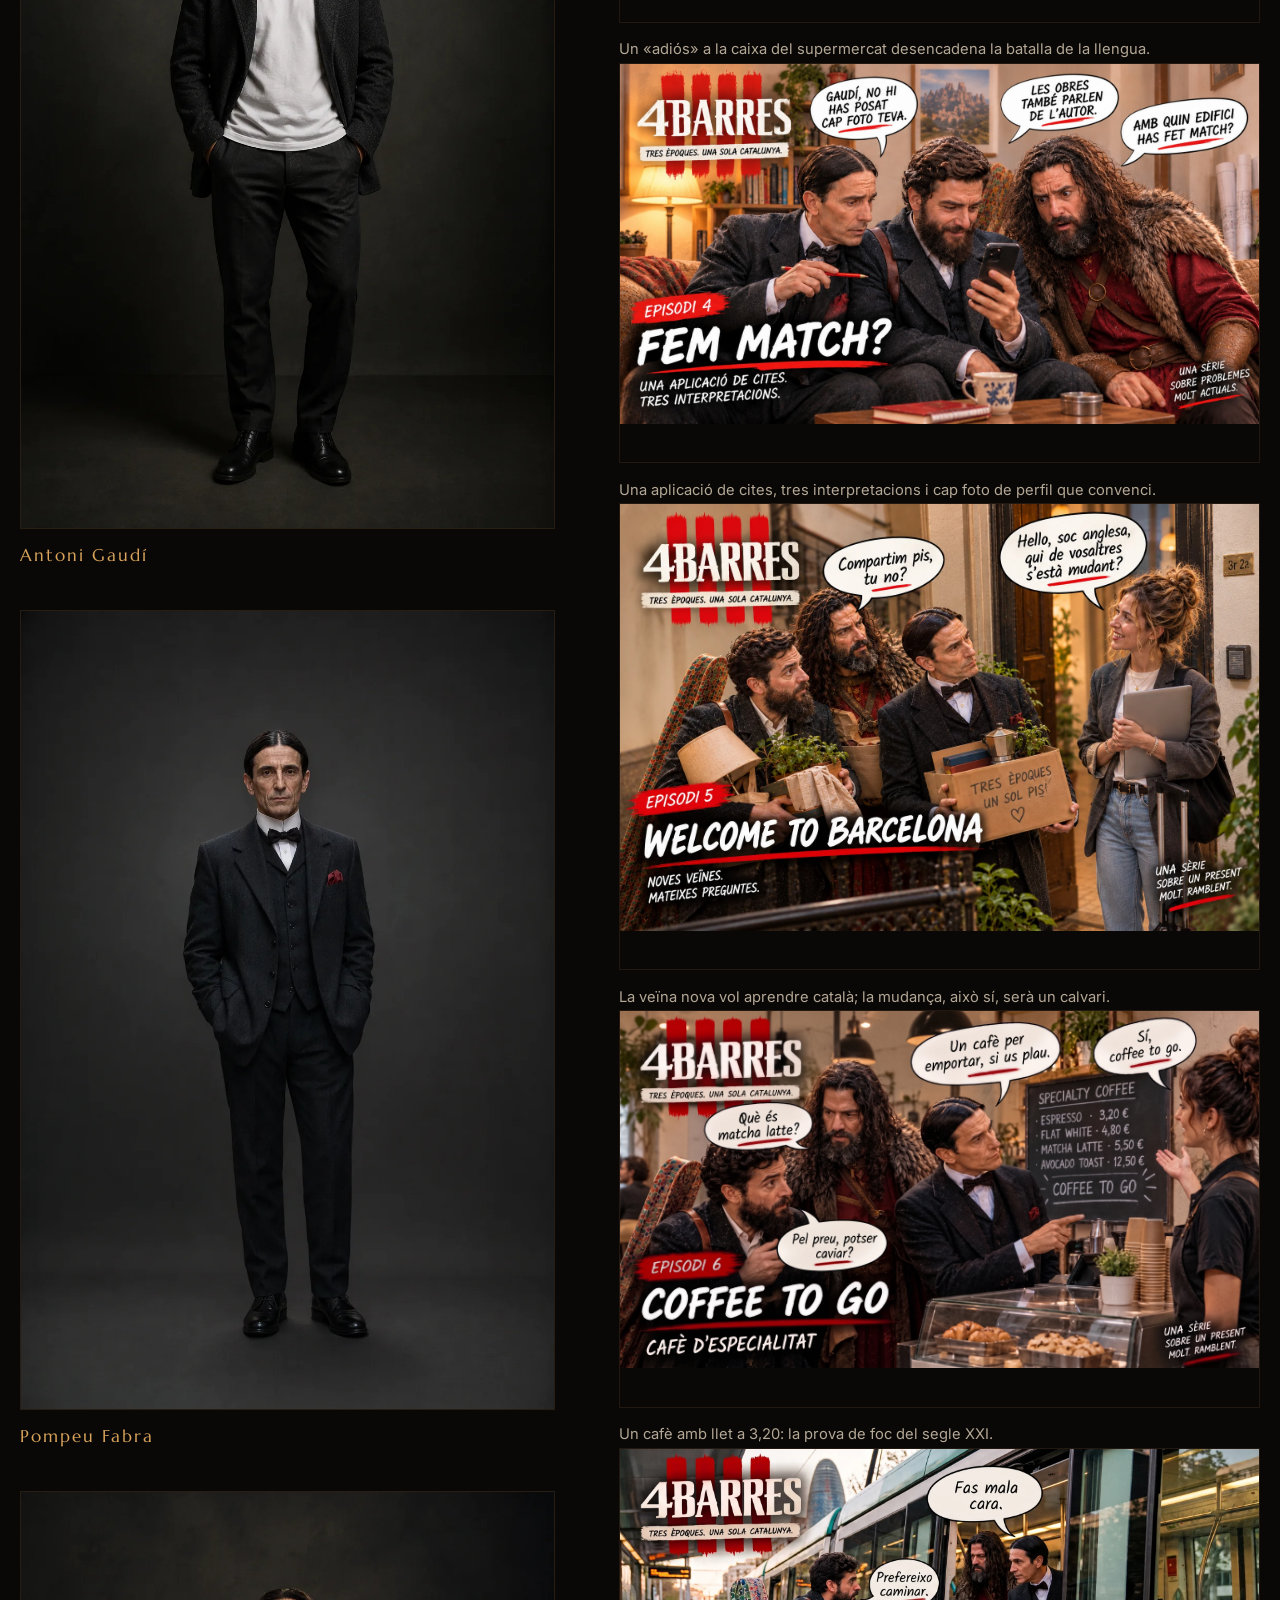
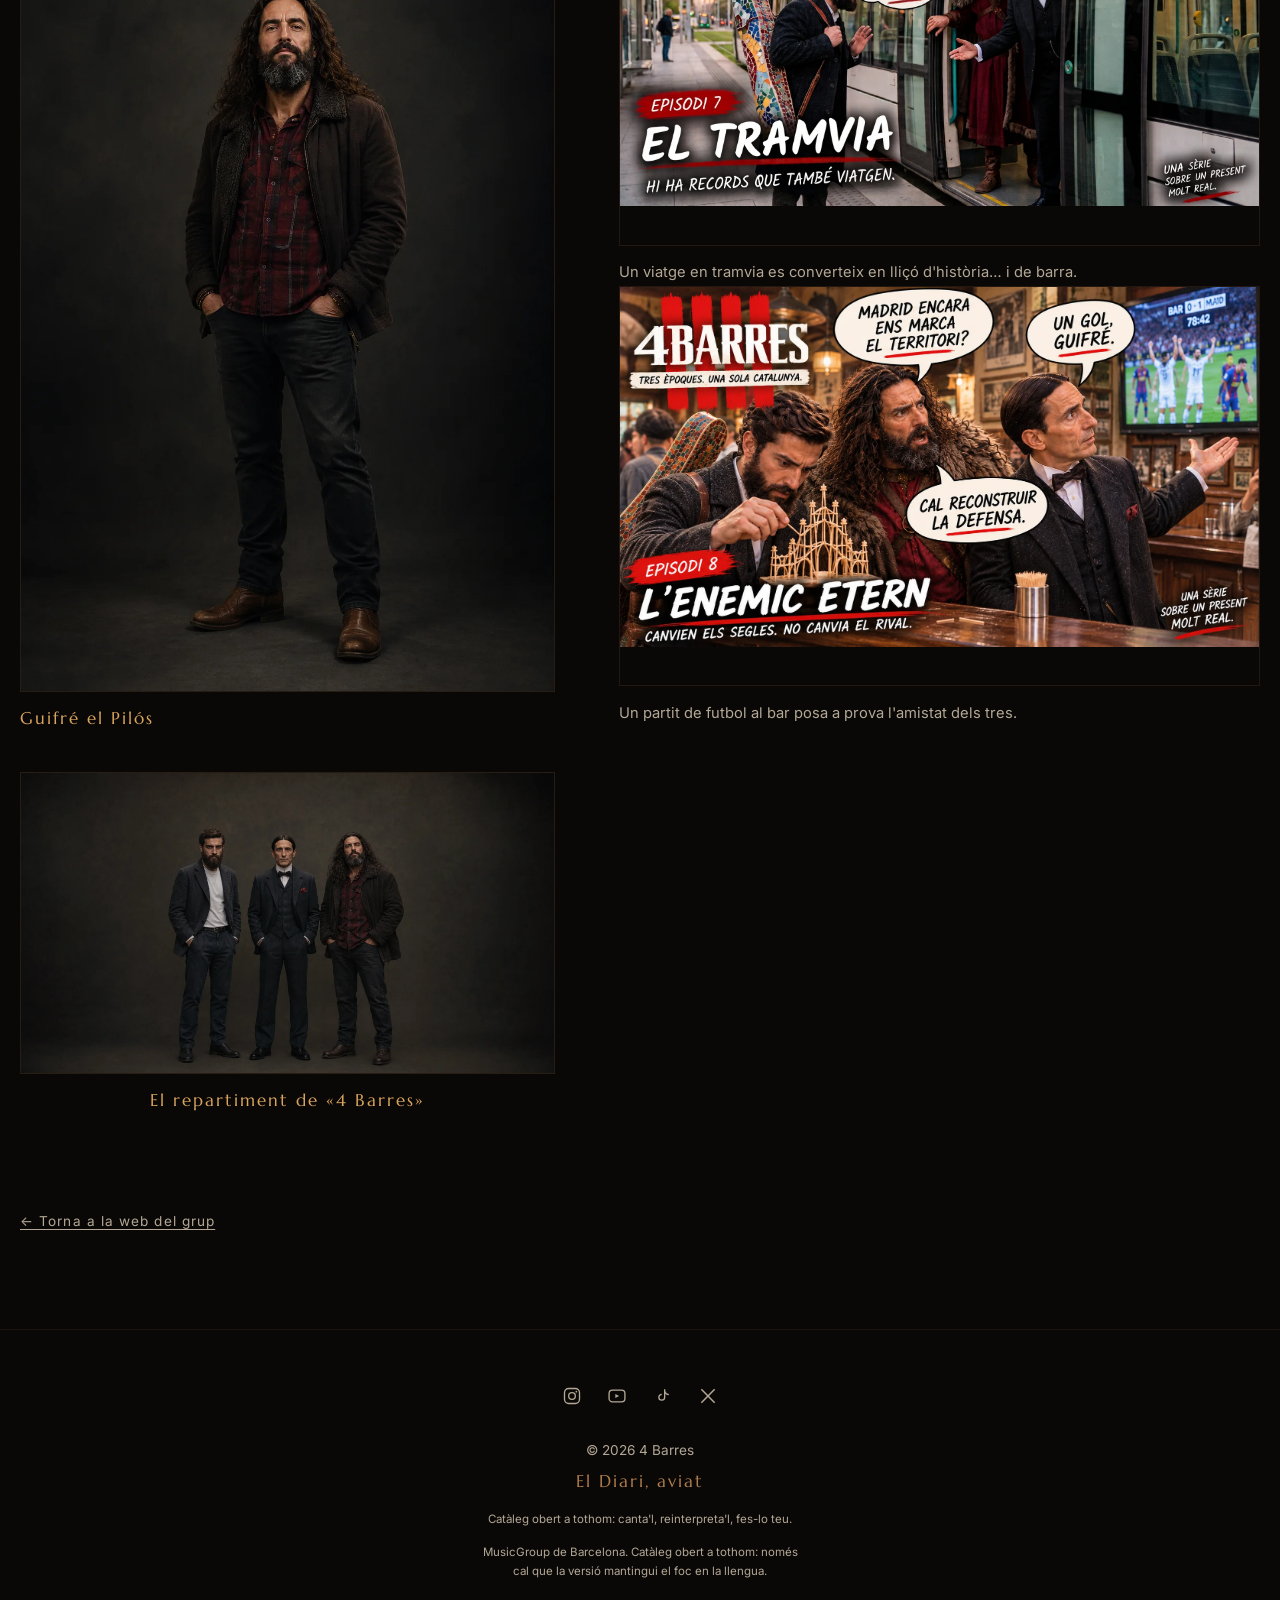
==== commit fa8df9cd: "La Serie: nova miniatura del capitol 6 (Coffee to go - cafè d'especialitat)" ====
--- a/la-serie.html
+++ b/la-serie.html
@@ -197,8 +197,8 @@
               <picture>
                 <source srcset="img/4BARRES_serie_ep6.webp" type="image/webp">
                 <img src="img/4BARRES_serie_ep6.png"
-                     alt="Fotograma del capítol 6 de la sèrie «4 Barres», «Coffee to go»: els tres protagonistes demanant en un cafè d'especialitat de Barcelona"
-                     loading="lazy" width="1024" height="576">
+                     alt="Fotograma del capítol 6 de la sèrie «4 Barres», «Coffee to go»: els tres protagonistes a la barra d'un cafè d'especialitat davant la pissarra de preus, entre bafarades sobre el matcha latte"
+                     loading="lazy" width="2752" height="1536">
               </picture>
             </a>
             <h3 class="sr-only">Capítol 6 — «Coffee to go»</h3>
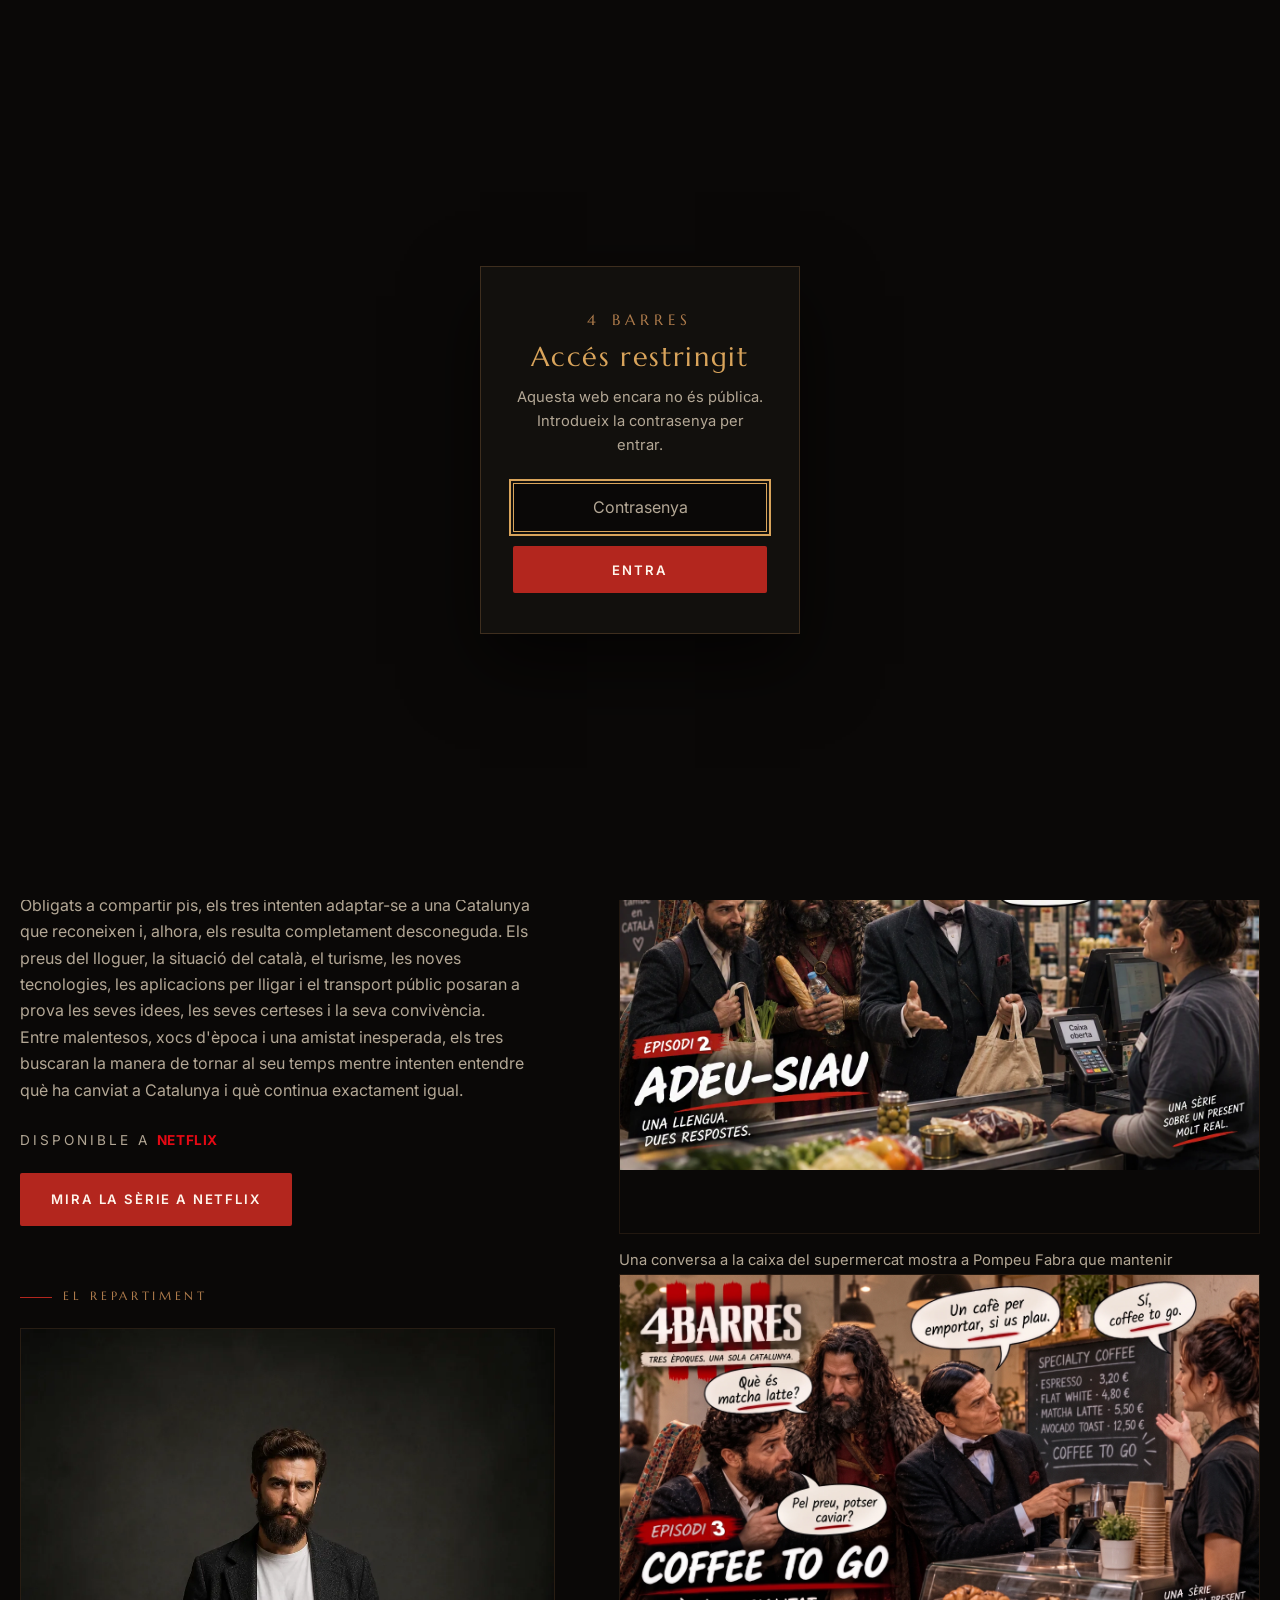
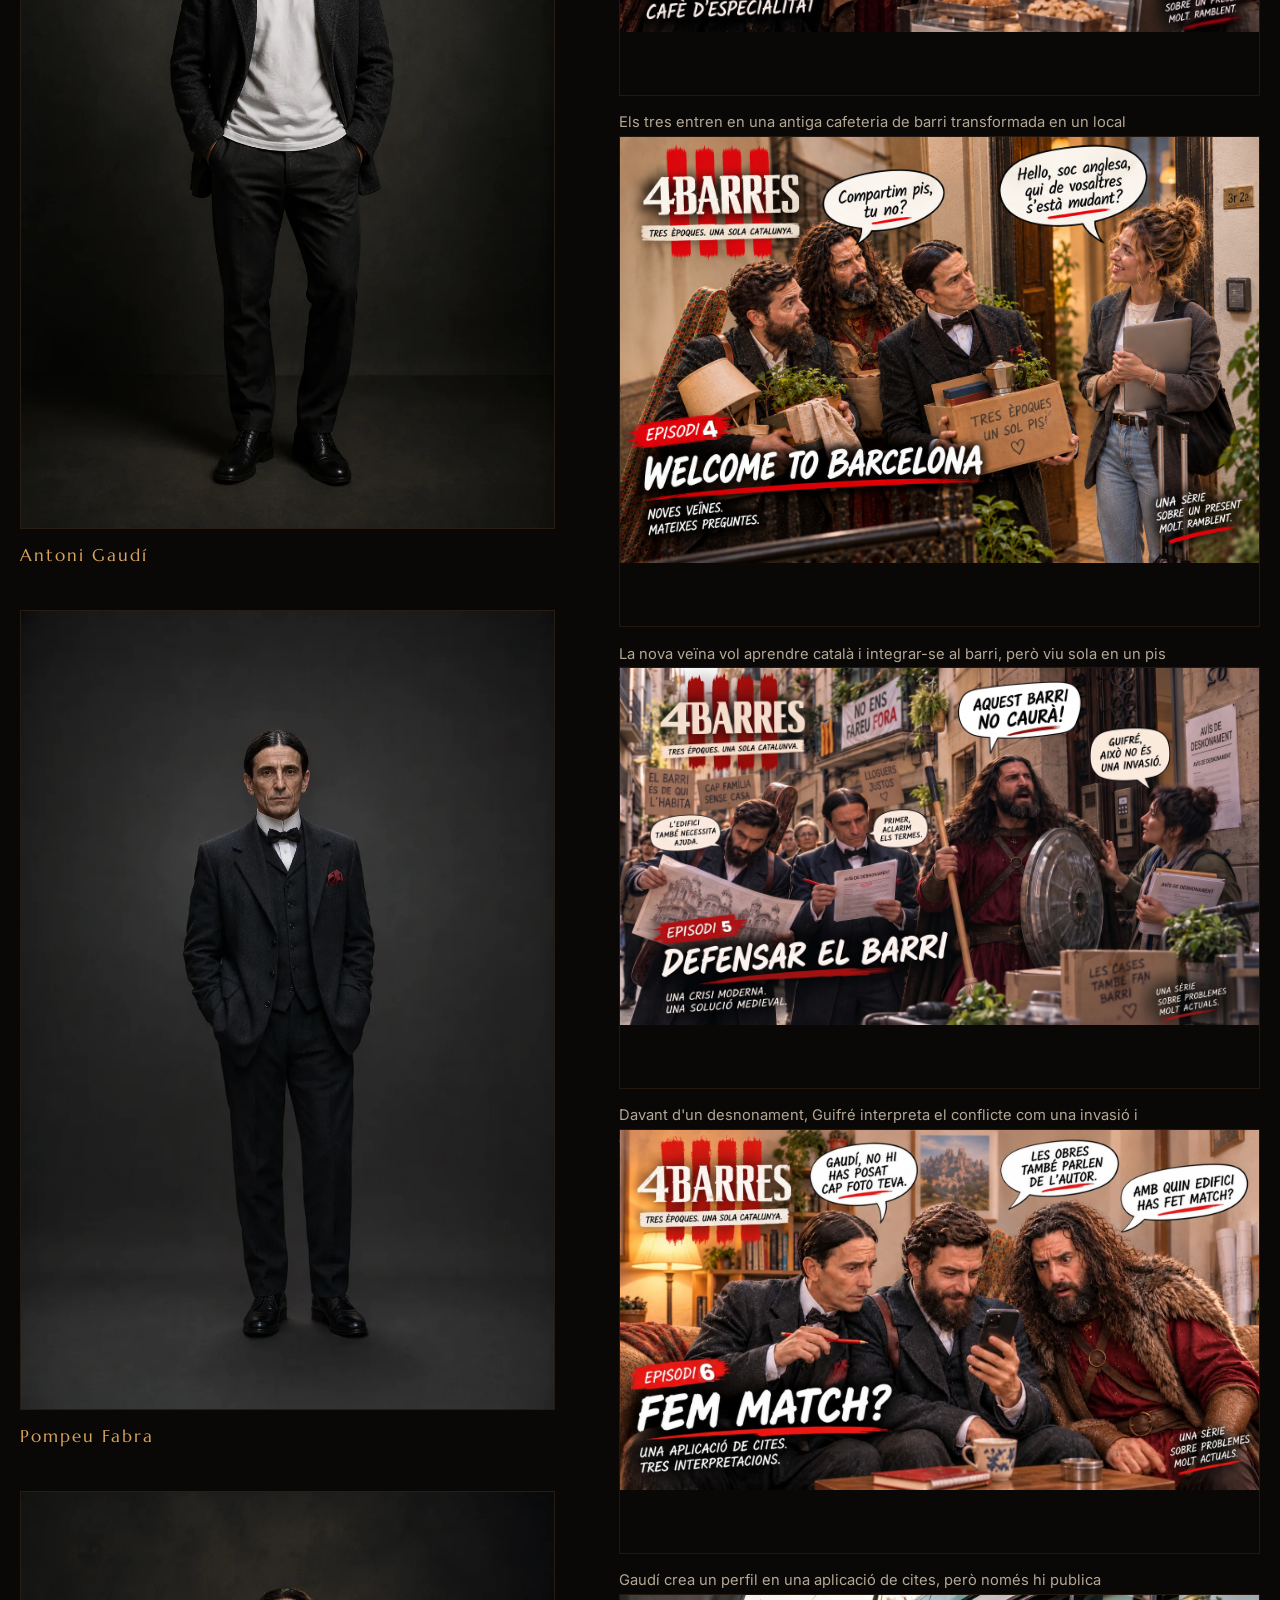
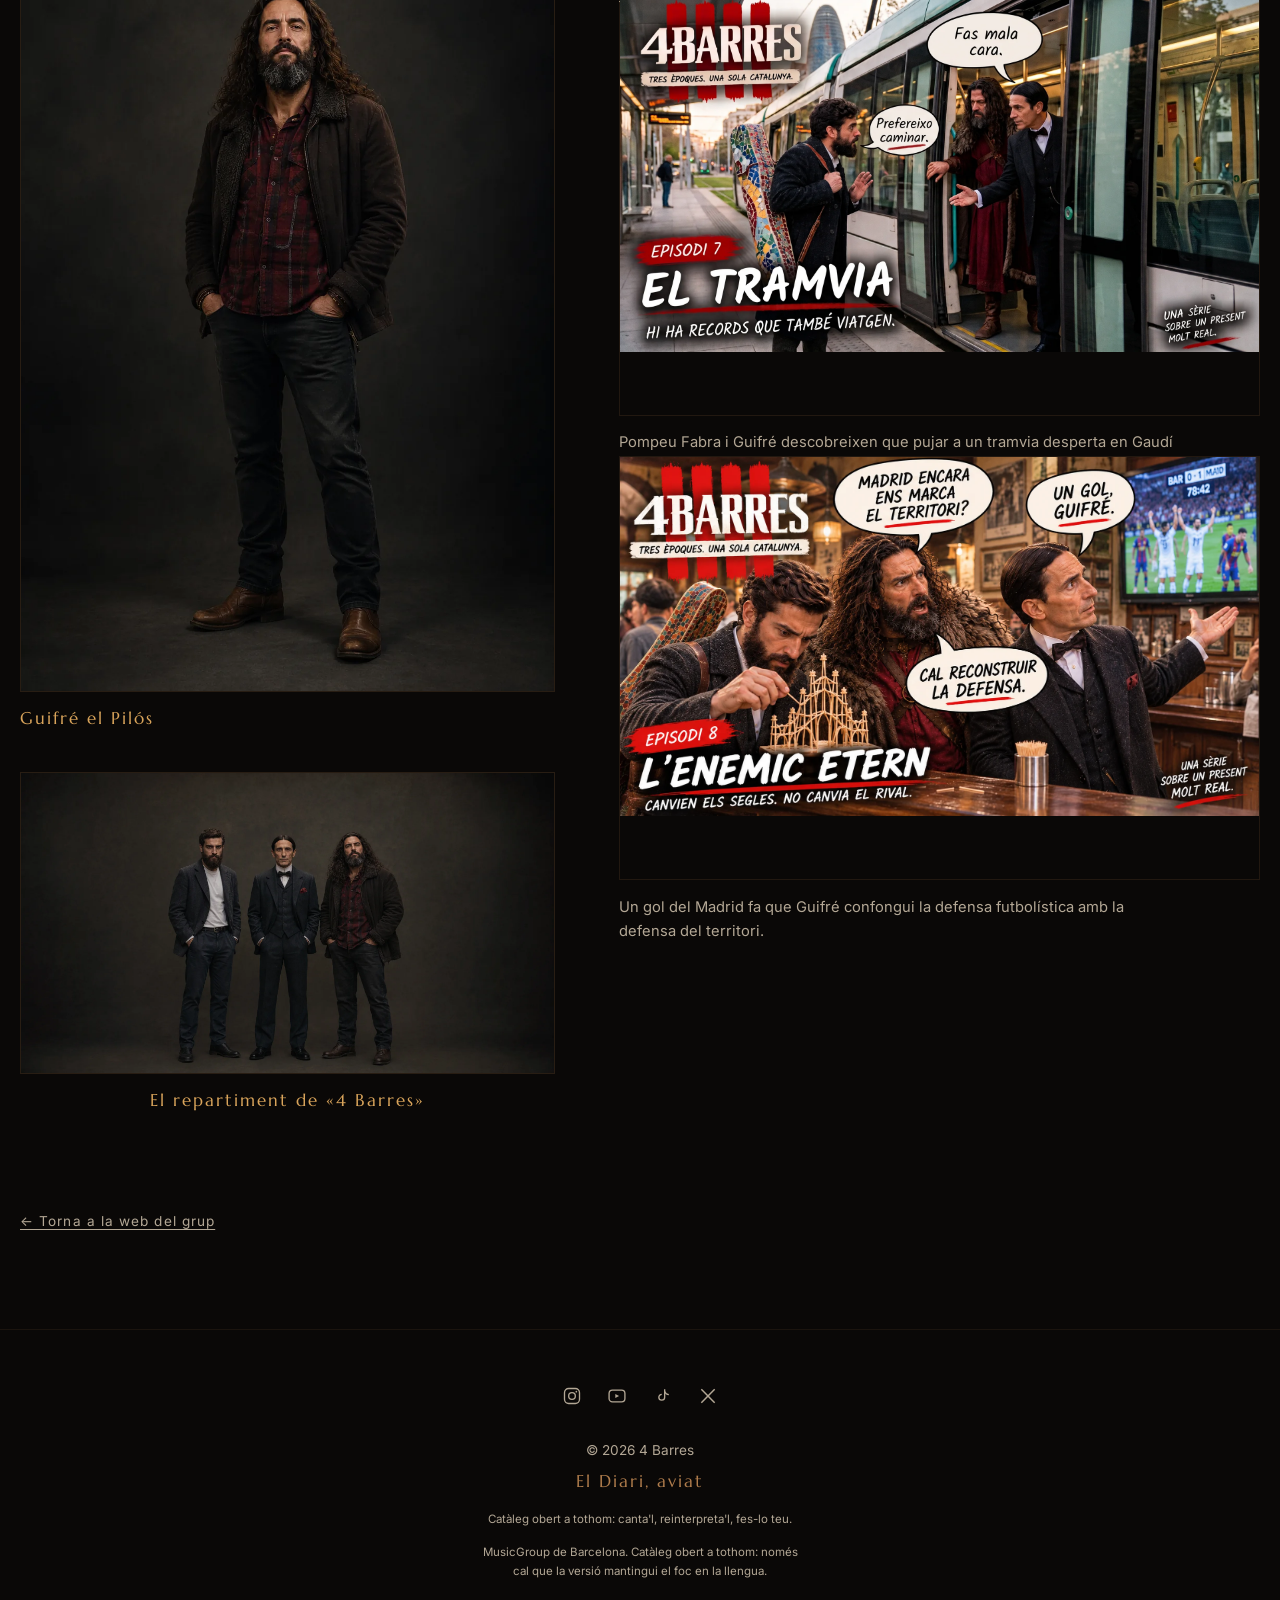
==== commit 9d2e4810: "Renumerar i reordenar els capitols de la serie: nova temporada 1 On estem, 2 Adeu-siau, 3 Coffee to " ====
--- a/la-serie.html
+++ b/la-serie.html
@@ -125,84 +125,84 @@
               <picture>
                 <source srcset="img/4BARRES_serie_ep1.webp" type="image/webp">
                 <img src="img/4BARRES_serie_ep1.png"
-                     alt="Fotograma del capítol 1 de la sèrie «4 Barres», «On estem?»: els tres protagonistes desconcertats a la plaça de Catalunya, envoltats d'un portal d'energia entre llamps"
+                     alt="Miniatura de l'episodi 1, On estem?, de la sèrie 4 Barres"
                      loading="lazy" width="1536" height="1024">
               </picture>
             </a>
             <h3 class="sr-only">Capítol 1 — «On estem?»</h3>
-            <p class="serie-p__cap-desc">Els tres llegendes es desperten en un pis del segle XXI.</p>
+            <p class="serie-p__cap-desc">Antoni Gaudí, Pompeu Fabra i Guifré el Pilós apareixen misteriosament a la Barcelona actual sense saber qui els hi ha portat ni com podran tornar.</p>
           </li>
 
           <li class="serie-p__cap">
             <a class="capitol__amplia serie-p__foto" href="img/4BARRES_serie_ep2.png"
-               data-titol="Episodi 2 — Defensar el barri"
-               aria-label="Ampliar la miniatura de l'episodi 2, «Defensar el barri»">
+               data-titol="Episodi 2 — Adeu-siau"
+               aria-label="Ampliar la miniatura de l'episodi 2, «Adeu-siau»">
               <picture>
                 <source srcset="img/4BARRES_serie_ep2.webp" type="image/webp">
                 <img src="img/4BARRES_serie_ep2.png"
-                     alt="Fotograma del capítol 2 de la sèrie «4 Barres», «Defensar el barri»: els tres protagonistes defensant el barri contra els desnonaments, amb pancartes i un escut medieval"
-                     loading="lazy" width="2752" height="1536">
-              </picture>
-            </a>
-            <h3 class="sr-only">Capítol 2 — «Defensar el barri»</h3>
-            <p class="serie-p__cap-desc">Una crisi moderna, una solució medieval: el barri es defensa com es pot.</p>
+                     alt="Miniatura de l'episodi 2, Adeu-siau, de la sèrie 4 Barres"
+                     loading="lazy" width="1536" height="1024">
+              </picture>
+            </a>
+            <h3 class="sr-only">Capítol 2 — «Adeu-siau»</h3>
+            <p class="serie-p__cap-desc">Una conversa a la caixa del supermercat mostra a Pompeu Fabra que mantenir el català en la vida quotidiana no sempre és tan senzill.</p>
           </li>
 
           <li class="serie-p__cap">
             <a class="capitol__amplia serie-p__foto" href="img/4BARRES_serie_ep3.png"
-               data-titol="Episodi 3 — Adeu-siau"
-               aria-label="Ampliar la miniatura de l'episodi 3, «Adeu-siau»">
+               data-titol="Episodi 3 — Coffee to go"
+               aria-label="Ampliar la miniatura de l'episodi 3, «Coffee to go»">
               <picture>
                 <source srcset="img/4BARRES_serie_ep3.webp" type="image/webp">
                 <img src="img/4BARRES_serie_ep3.png"
-                     alt="Fotograma del capítol 3 de la sèrie «4 Barres», «Adeu-siau»: en Pompeu Fabra a la caixa d'un supermercat"
-                     loading="lazy" width="1536" height="1024">
-              </picture>
-            </a>
-            <h3 class="sr-only">Capítol 3 — «Adeu-siau»</h3>
-            <p class="serie-p__cap-desc">Un «adiós» a la caixa del supermercat desencadena la batalla de la llengua.</p>
+                     alt="Miniatura de l'episodi 3, Coffee to go, de la sèrie 4 Barres"
+                     loading="lazy" width="2752" height="1536">
+              </picture>
+            </a>
+            <h3 class="sr-only">Capítol 3 — «Coffee to go»</h3>
+            <p class="serie-p__cap-desc">Els tres entren en una antiga cafeteria de barri transformada en un local internacional on el cafè per emportar ara es diu coffee to go.</p>
           </li>
 
           <li class="serie-p__cap">
             <a class="capitol__amplia serie-p__foto" href="img/4BARRES_serie_ep4.jpg"
-               data-titol="Episodi 4 — Fem match?"
-               aria-label="Ampliar la miniatura de l'episodi 4, «Fem match?»">
+               data-titol="Episodi 4 — Welcome to Barcelona"
+               aria-label="Ampliar la miniatura de l'episodi 4, «Welcome to Barcelona»">
               <img src="img/4BARRES_serie_ep4.jpg"
-                   alt="Fotograma del capítol 4 de la sèrie «4 Barres», «Fem match?»: els tres protagonistes al sofà de casa mirant junts el mòbil, entre bafarades sobre l'aplicació de cites"
-                   loading="lazy" width="1600" height="900">
-            </a>
-            <h3 class="sr-only">Capítol 4 — «Fem match?»</h3>
-            <p class="serie-p__cap-desc">Una aplicació de cites, tres interpretacions i cap foto de perfil que convenci.</p>
+                   alt="Miniatura de l'episodi 4, Welcome to Barcelona, de la sèrie 4 Barres"
+                   loading="lazy" width="1536" height="1024">
+            </a>
+            <h3 class="sr-only">Capítol 4 — «Welcome to Barcelona»</h3>
+            <p class="serie-p__cap-desc">La nova veïna vol aprendre català i integrar-se al barri, però viu sola en un pis que els tres protagonistes no es podrien permetre.</p>
           </li>
 
           <li class="serie-p__cap">
             <a class="capitol__amplia serie-p__foto" href="img/4BARRES_serie_ep5.png"
-               data-titol="Episodi 5 — Welcome to Barcelona"
-               aria-label="Ampliar la miniatura de l'episodi 5, «Welcome to Barcelona»">
+               data-titol="Episodi 5 — Defensar el barri"
+               aria-label="Ampliar la miniatura de l'episodi 5, «Defensar el barri»">
               <picture>
                 <source srcset="img/4BARRES_serie_ep5.webp" type="image/webp">
                 <img src="img/4BARRES_serie_ep5.png"
-                     alt="Fotograma del capítol 5 de la sèrie «4 Barres», «Welcome to Barcelona»: els tres protagonistes, amb caixes de la mudança, saludant la veïna nova"
-                     loading="lazy" width="1536" height="1024">
-              </picture>
-            </a>
-            <h3 class="sr-only">Capítol 5 — «Welcome to Barcelona»</h3>
-            <p class="serie-p__cap-desc">La veïna nova vol aprendre català; la mudança, això sí, serà un calvari.</p>
+                     alt="Miniatura de l'episodi 5, Defensar el barri, de la sèrie 4 Barres"
+                     loading="lazy" width="2752" height="1536">
+              </picture>
+            </a>
+            <h3 class="sr-only">Capítol 5 — «Defensar el barri»</h3>
+            <p class="serie-p__cap-desc">Davant d'un desnonament, Guifré interpreta el conflicte com una invasió i decideix defensar el veïnat amb estratègies medievals.</p>
           </li>
 
           <li class="serie-p__cap">
             <a class="capitol__amplia serie-p__foto" href="img/4BARRES_serie_ep6.png"
-               data-titol="Episodi 6 — Coffee to go"
-               aria-label="Ampliar la miniatura de l'episodi 6, «Coffee to go»">
+               data-titol="Episodi 6 — Fem match?"
+               aria-label="Ampliar la miniatura de l'episodi 6, «Fem match?»">
               <picture>
                 <source srcset="img/4BARRES_serie_ep6.webp" type="image/webp">
                 <img src="img/4BARRES_serie_ep6.png"
-                     alt="Fotograma del capítol 6 de la sèrie «4 Barres», «Coffee to go»: els tres protagonistes a la barra d'un cafè d'especialitat davant la pissarra de preus, entre bafarades sobre el matcha latte"
-                     loading="lazy" width="2752" height="1536">
-              </picture>
-            </a>
-            <h3 class="sr-only">Capítol 6 — «Coffee to go»</h3>
-            <p class="serie-p__cap-desc">Un cafè amb llet a 3,20: la prova de foc del segle XXI.</p>
+                     alt="Miniatura de l'episodi 6, Fem match?, de la sèrie 4 Barres"
+                     loading="lazy" width="1600" height="900">
+              </picture>
+            </a>
+            <h3 class="sr-only">Capítol 6 — «Fem match?»</h3>
+            <p class="serie-p__cap-desc">Gaudí crea un perfil en una aplicació de cites, però només hi publica fotografies d'edificis modernistes.</p>
           </li>
 
           <li class="serie-p__cap">
@@ -212,12 +212,12 @@
               <picture>
                 <source srcset="img/4BARRES_serie_ep7.webp" type="image/webp">
                 <img src="img/4BARRES_serie_ep7.png"
-                     alt="Fotograma del capítol 7 de la sèrie «4 Barres», «El tramvia»: els tres protagonistes a les portes d'un tramvia de Barcelona"
+                     alt="Miniatura de l'episodi 7, El tramvia, de la sèrie 4 Barres"
                      loading="lazy" width="1920" height="1072">
               </picture>
             </a>
             <h3 class="sr-only">Capítol 7 — «El tramvia»</h3>
-            <p class="serie-p__cap-desc">Un viatge en tramvia es converteix en lliçó d'història… i de barra.</p>
+            <p class="serie-p__cap-desc">Pompeu Fabra i Guifré descobreixen que pujar a un tramvia desperta en Gaudí un record que encara no ha pogut superar.</p>
           </li>
 
           <li class="serie-p__cap">
@@ -227,12 +227,12 @@
               <picture>
                 <source srcset="img/4BARRES_serie_ep8.webp" type="image/webp">
                 <img src="img/4BARRES_serie_ep8.png"
-                     alt="Fotograma del capítol 8 de la sèrie «4 Barres», «L'enemic etern»: els tres protagonistes al bar mirant un partit de futbol"
+                     alt="Miniatura de l'episodi 8, L'enemic etern, de la sèrie 4 Barres"
                      loading="lazy" width="1672" height="941">
               </picture>
             </a>
             <h3 class="sr-only">Capítol 8 — «L'enemic etern»</h3>
-            <p class="serie-p__cap-desc">Un partit de futbol al bar posa a prova l'amistat dels tres.</p>
+            <p class="serie-p__cap-desc">Un gol del Madrid fa que Guifré confongui la defensa futbolística amb la defensa del territori.</p>
           </li>
         </ol>
       </div>
